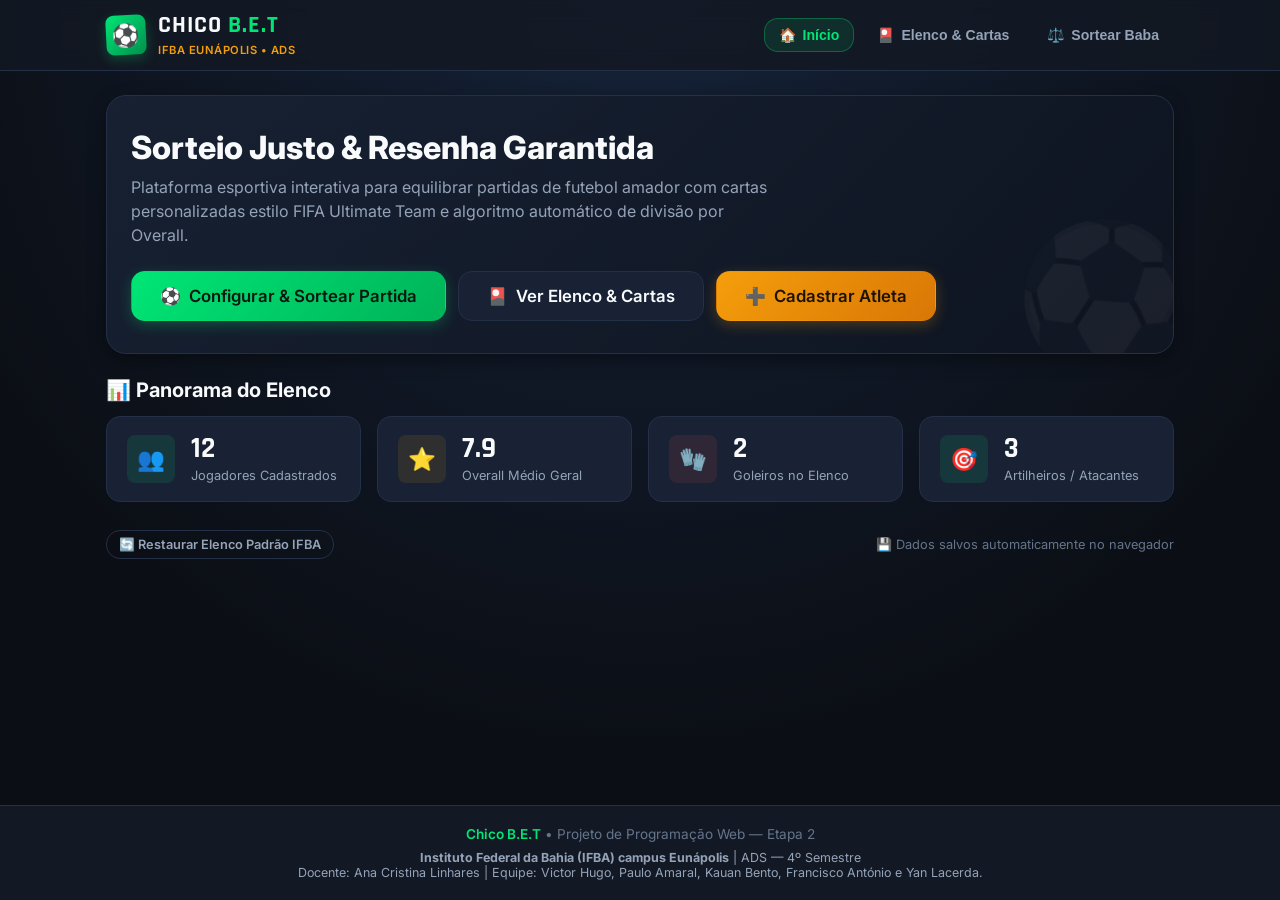
==== index.html @ 2560b9aa "feat(etapa-2): primeira versao funcional do front-end com cartas FUT e algoritmo de sorteio balancea" ====
<!DOCTYPE html>
<html lang="pt-BR">
<head>
  <meta charset="UTF-8">
  <meta name="viewport" content="width=device-width, initial-scale=1.0">
  <title>Chico B.E.T - Sorteio de Pelada & Cartas FUT</title>
  
  <!-- Fontes Google (Inter & Rajdhani para visual FIFA/FUT) -->
  <link rel="preconnect" href="https://fonts.googleapis.com">
  <link rel="preconnect" href="https://fonts.gstatic.com" crossorigin>
  <link href="https://fonts.googleapis.com/css2?family=Inter:wght@400;500;600;700&family=Rajdhani:wght@600;700;800&display=swap" rel="stylesheet">
  
  <!-- CSS Modular -->
  <link rel="stylesheet" href="css/variaveis.css">
  <link rel="stylesheet" href="css/base.css">
  <link rel="stylesheet" href="css/componentes.css">
  <link rel="stylesheet" href="css/cartas-fut.css">
  <link rel="stylesheet" href="css/sorteio.css">
  <link rel="stylesheet" href="css/responsivo.css">
</head>
<body>

  <!-- Header & Navbar Fixa -->
  <header class="app-header">
    <div class="app-container">
      <div class="header-content">
        <a href="#dashboard" class="logo-area" data-nav="dashboard">
          <div class="logo-icon">⚽</div>
          <div class="logo-text">
            <h1>Chico <span>B.E.T</span></h1>
            <span class="logo-tag">IFBA EUNÁPOLIS • ADS</span>
          </div>
        </a>

        <nav>
          <ul class="nav-menu">
            <li>
              <button class="nav-link active" data-nav="dashboard">
                <span>🏠</span> Início
              </button>
            </li>
            <li>
              <button class="nav-link" data-nav="elenco">
                <span>🎴</span> Elenco & Cartas
              </button>
            </li>
            <li>
              <button class="nav-link" data-nav="sorteio-setup">
                <span>⚖️</span> Sortear Baba
              </button>
            </li>
          </ul>
        </nav>
      </div>
    </div>
  </header>

  <!-- Container Principal das Views (SPA) -->
  <main class="app-container">

    <!-- 1. TELA INICIAL (DASHBOARD) -->
    <section id="view-dashboard" class="view-section active">
      <div class="hero-card">
        <h2 class="hero-title">Sorteio Justo & Resenha Garantida</h2>
        <p class="hero-subtitle">
          Plataforma esportiva interativa para equilibrar partidas de futebol amador com cartas personalizadas estilo FIFA Ultimate Team e algoritmo automático de divisão por Overall.
        </p>
        <div class="hero-actions">
          <button class="btn btn-primary btn-lg" data-nav="sorteio-setup">
            <span>⚽</span> Configurar & Sortear Partida
          </button>
          <button class="btn btn-secondary btn-lg" data-nav="elenco">
            <span>🎴</span> Ver Elenco & Cartas
          </button>
          <button class="btn btn-accent btn-lg" id="btn-novo-jogador-hero">
            <span>➕</span> Cadastrar Atleta
          </button>
        </div>
      </div>

      <!-- Estatísticas Rápidas do Elenco -->
      <h3 style="font-size: 1.25rem; font-weight: 700; margin-bottom: 14px;">📊 Panorama do Elenco</h3>
      <div class="stats-grid">
        <div class="stat-card">
          <div class="stat-icon">👥</div>
          <div class="stat-info">
            <div class="stat-num" id="dash-count-total">0</div>
            <div class="stat-label">Jogadores Cadastrados</div>
          </div>
        </div>

        <div class="stat-card">
          <div class="stat-icon" style="color: var(--accent-gold); background: rgba(245, 158, 11, 0.1);">⭐</div>
          <div class="stat-info">
            <div class="stat-num" id="dash-count-media">0.0</div>
            <div class="stat-label">Overall Médio Geral</div>
          </div>
        </div>

        <div class="stat-card">
          <div class="stat-icon" style="color: var(--accent-red); background: rgba(239, 68, 68, 0.1);">🧤</div>
          <div class="stat-info">
            <div class="stat-num" id="dash-count-goleiros">0</div>
            <div class="stat-label">Goleiros no Elenco</div>
          </div>
        </div>

        <div class="stat-card">
          <div class="stat-icon" style="color: var(--accent-green); background: rgba(0, 230, 118, 0.1);">🎯</div>
          <div class="stat-info">
            <div class="stat-num" id="dash-count-atacantes">0</div>
            <div class="stat-label">Artilheiros / Atacantes</div>
          </div>
        </div>
      </div>

      <!-- Atalhos de Ação Rápida -->
      <div style="display: flex; justify-content: space-between; align-items: center; margin-top: 10px;">
        <button class="btn btn-outline btn-sm" id="btn-reset-factory" title="Restaura os jogadores iniciais da turma">
          🔄 Restaurar Elenco Padrão IFBA
        </button>
        <span style="font-size: 0.8rem; color: var(--text-dim);">💾 Dados salvos automaticamente no navegador</span>
      </div>
    </section>

    <!-- 2. TELA DE ELENCO E CARTAS -->
    <section id="view-elenco" class="view-section">
      <div style="display: flex; justify-content: space-between; align-items: center; flex-wrap: wrap; gap: 14px; margin-bottom: 20px;">
        <div>
          <h2 style="font-size: 1.8rem; font-weight: 800;">Galeria de Cartas FUT</h2>
          <p style="color: var(--text-muted); font-size: 0.92rem;">Visualize, busque e gerencie as cartas dos atletas do baba.</p>
        </div>
        <button class="btn btn-primary" id="btn-novo-jogador">
          <span>➕</span> Novo Atleta
        </button>
      </div>

      <!-- Barra de Filtros e Busca (RF01, Figura 3) -->
      <div class="filters-bar">
        <div class="search-box">
          <span class="search-icon">🔍</span>
          <input type="text" id="search-player-input" placeholder="Buscar jogador por nome ou apelido...">
        </div>

        <div class="filter-chips">
          <button class="chip-btn active" data-pos="TODOS">Todos</button>
          <button class="chip-btn" data-pos="GOL">🧤 Goleiros</button>
          <button class="chip-btn" data-pos="ZAG">🛡️ Zagueiros</button>
          <button class="chip-btn" data-pos="MEI">⚡ Meio-Campo</button>
          <button class="chip-btn" data-pos="ATA">🎯 Atacantes</button>
        </div>
      </div>

      <!-- Grid com as Cartas FUT -->
      <div class="cards-grid" id="cards-grid-container">
        <!-- Renderizado dinamicamente via cartas.js -->
      </div>
    </section>

    <!-- 3. TELA DE SETUP E SORTEIO (RF03, Figura 4) -->
    <section id="view-sorteio-setup" class="view-section">
      <div class="setup-container">
        <div style="margin-bottom: 20px;">
          <h2 style="font-size: 1.8rem; font-weight: 800;">Setup do Sorteio</h2>
          <p style="color: var(--text-muted); font-size: 0.92rem;">Marque os jogadores presentes no baba e ajuste a formação das equipes.</p>
        </div>

        <!-- Seletor de Atletas por Equipe -->
        <div class="team-size-picker">
          <div>
            <div style="font-weight: 700; font-size: 1rem; margin-bottom: 4px;">Atletas por Equipe:</div>
            <div style="font-size: 0.85rem; color: var(--text-muted);">Tamanho ideal para futebol society, futsal ou campo</div>
          </div>
          <div class="team-size-options">
            <button class="size-pill" data-size="4">4</button>
            <button class="size-pill" data-size="5">5</button>
            <button class="size-pill active" data-size="6">6</button>
            <button class="size-pill" data-size="7">7</button>
            <button class="size-pill" data-size="8">8</button>
          </div>
        </div>

        <!-- Toolbar de Seleção Rápida -->
        <div class="setup-toolbar">
          <div class="setup-stats">
            <span>Confirmados:</span>
            <strong id="count-confirmados">0</strong>
            <span style="margin-left: 8px;" id="count-previsao-times"></span>
          </div>
          <div class="setup-actions-fast">
            <button class="btn btn-secondary btn-sm" id="btn-selecionar-todos">Marcar Todos</button>
            <button class="btn btn-outline btn-sm" id="btn-desmarcar-todos">Desmarcar Todos</button>
          </div>
        </div>

        <!-- Lista com Checkboxes de Presença -->
        <div class="attendance-list" id="attendance-list-container">
          <!-- Renderizado dinamicamente via sorteio.js -->
        </div>

        <!-- Botão Principal de Sorteio -->
        <div style="margin-top: 24px;">
          <button class="btn btn-primary btn-lg btn-block" id="btn-executar-sorteio" style="font-size: 1.15rem; padding: 16px;">
            <span>🎲</span> SORTEAR TIMES EQUILIBRADOS
          </button>
        </div>
      </div>
    </section>

    <!-- 4. TELA DE RESULTADOS (RF03, RNF02, Figura 5) -->
    <section id="view-sorteio-resultado" class="view-section">
      <div class="results-container">
        <!-- Banner de Equilíbrio e Métricas -->
        <div class="results-header-banner">
          <div class="balance-status">
            <div class="balance-status-icon">🏆</div>
            <div class="balance-status-text" id="balance-summary-text">
              <h4>Equilíbrio Garantido</h4>
              <p>Times divididos de forma justa alocando goleiros proporcionalmente.</p>
            </div>
          </div>
          <div style="display: flex; gap: 10px;">
            <button class="btn btn-secondary btn-sm" data-nav="sorteio-setup">
              <span>⚙️</span> Ajustar Presença
            </button>
            <button class="btn btn-accent btn-sm" id="btn-refazer-sorteio">
              <span>🔄</span> Sortear Novamente
            </button>
          </div>
        </div>

        <!-- Campinho Tático 2D Ilustrativo -->
        <div class="field-view" id="tactical-field-preview">
          <!-- Renderizado dinamicamente via sorteio.js -->
        </div>

        <!-- Grid de Times Formados -->
        <div class="teams-grid" id="teams-grid-container">
          <!-- Renderizado dinamicamente via sorteio.js -->
        </div>

        <!-- Ações no Rodapé dos Resultados -->
        <div class="results-actions-footer">
          <button class="btn btn-primary btn-lg" id="btn-compartilhar-whatsapp">
            <span>📱</span> Compartilhar Escalação no WhatsApp
          </button>
          <button class="btn btn-secondary btn-lg" data-nav="elenco">
            <span>🎴</span> Ver Cartas do Elenco
          </button>
        </div>
      </div>
    </section>

  </main>

  <!-- MODAL DE CADASTRO E EDIÇÃO DE JOGADOR (RF01, RF02) -->
  <div class="modal-overlay" id="player-modal">
    <div class="modal-box">
      <div class="modal-header">
        <h3 id="modal-title">Cadastrar Novo Atleta</h3>
        <button class="modal-close-btn" id="modal-close-btn">&times;</button>
      </div>

      <form id="player-form">
        <!-- Preview da Foto e Upload -->
        <div class="photo-uploader">
          <img src="" alt="Preview" class="photo-preview" id="player-photo-preview">
          <div class="photo-controls">
            <label class="form-label" style="margin-bottom: 2px;">Foto do Atleta:</label>
            <input type="file" id="player-photo-input" accept="image/*" class="form-control" style="font-size: 0.8rem; padding: 6px;">
            <span style="font-size: 0.72rem; color: var(--text-dim);">Dica: você pode subir uma foto ou deixar que o sistema gere um avatar com suas iniciais.</span>
          </div>
        </div>

        <!-- Dados Básicos -->
        <div class="form-row">
          <div class="form-group">
            <label class="form-label" for="player-nome">Nome Completo *</label>
            <input type="text" id="player-nome" class="form-control" placeholder="Ex: Victor Hugo" required>
          </div>

          <div class="form-group">
            <label class="form-label" for="player-apelido">Apelido na Pelada</label>
            <input type="text" id="player-apelido" class="form-control" placeholder="Ex: Camisa 10">
          </div>
        </div>

        <div class="form-row">
          <div class="form-group">
            <label class="form-label" for="player-posicao">Posição Principal</label>
            <select id="player-posicao" class="form-control">
              <option value="GOL">🧤 Goleiro (GOL)</option>
              <option value="ZAG">🛡️ Zagueiro / Defensor (ZAG)</option>
              <option value="MEI" selected>⚡ Meio-Campo (MEI)</option>
              <option value="ATA">🎯 Atacante (ATA)</option>
            </select>
          </div>

          <div class="form-group">
            <label class="form-label" for="player-perna">Perna Dominante</label>
            <select id="player-perna" class="form-control">
              <option value="Destro">Destro</option>
              <option value="Canhoto">Canhoto</option>
              <option value="Ambidestro">Ambidestro</option>
            </select>
          </div>
        </div>

        <!-- Parametrização de Atributos com Sliders (RF02) -->
        <div class="attributes-section">
          <div class="attributes-header">
            <div>
              <span style="font-weight: 700; font-size: 0.95rem;">Atributos Técnicos (1 a 10)</span>
              <div style="font-size: 0.75rem; color: var(--text-dim);">Ponderado automaticamente pela posição</div>
            </div>
            <div class="overall-preview-box">
              <span style="font-size: 0.8rem; font-weight: 700; color: var(--text-muted);">OVERALL:</span>
              <span class="overall-preview-num" id="modal-overall-preview">7.5</span>
            </div>
          </div>

          <div class="attr-slider-row">
            <span class="attr-name">⚡ Velocidade</span>
            <input type="range" min="1" max="10" step="0.5" value="7" class="attr-slider" id="attr-vel">
            <span class="attr-val" id="val-vel">7.0</span>
          </div>

          <div class="attr-slider-row">
            <span class="attr-name">🎯 Chute</span>
            <input type="range" min="1" max="10" step="0.5" value="7" class="attr-slider" id="attr-chu">
            <span class="attr-val" id="val-chu">7.0</span>
          </div>

          <div class="attr-slider-row">
            <span class="attr-name">👟 Passe</span>
            <input type="range" min="1" max="10" step="0.5" value="7" class="attr-slider" id="attr-pas">
            <span class="attr-val" id="val-pas">7.0</span>
          </div>

          <div class="attr-slider-row">
            <span class="attr-name">🛡️ Defesa</span>
            <input type="range" min="1" max="10" step="0.5" value="7" class="attr-slider" id="attr-def">
            <span class="attr-val" id="val-def">7.0</span>
          </div>

          <div class="attr-slider-row">
            <span class="attr-name">💪 Físico</span>
            <input type="range" min="1" max="10" step="0.5" value="7" class="attr-slider" id="attr-fis">
            <span class="attr-val" id="val-fis">7.0</span>
          </div>
        </div>

        <div style="display: flex; justify-content: flex-end; gap: 10px;">
          <button type="button" class="btn btn-secondary" id="btn-cancelar-modal">Cancelar</button>
          <button type="submit" class="btn btn-primary" id="btn-salvar-modal">
            <span>💾</span> Salvar Atleta
          </button>
        </div>
      </form>
    </div>
  </div>

  <!-- Footer com Identificação Acadêmica -->
  <footer class="app-footer">
    <div class="app-container">
      <div class="footer-content">
        <div>
          <span class="footer-badge">Chico B.E.T</span> • Projeto de Programação Web — Etapa 2
        </div>
        <div class="footer-creators">
          <strong>Instituto Federal da Bahia (IFBA) campus Eunápolis</strong> | ADS — 4º Semestre<br>
          Docente: Ana Cristina Linhares | Equipe: Victor Hugo, Paulo Amaral, Kauan Bento, Francisco António e Yan Lacerda.
        </div>
      </div>
    </div>
  </footer>

  <!-- Scripts Modulares JS -->
  <script src="js/dados.js"></script>
  <script src="js/utils.js"></script>
  <script src="js/navegacao.js"></script>
  <script src="js/cartas.js"></script>
  <script src="js/cadastro.js"></script>
  <script src="js/sorteio.js"></script>
  <script src="js/app.js"></script>
</body>
</html>
---- css/variaveis.css ----
:root {
  /* Paleta Principal - Estilo Esportivo / FUT */
  --bg-primary: #0b0e14;
  --bg-secondary: #131924;
  --bg-card: #182234;
  --bg-card-hover: #1f2b42;
  --bg-input: #0e1420;

  /* Cores de Destaque */
  --accent-green: #00e676;
  --accent-green-dark: #00b359;
  --accent-green-glow: rgba(0, 230, 118, 0.25);
  
  --accent-gold: #f59e0b;
  --accent-gold-light: #fbbf24;
  --accent-gold-glow: rgba(245, 158, 11, 0.25);

  --accent-blue: #0ea5e9;
  --accent-blue-dark: #0284c7;

  --accent-red: #ef4444;
  --accent-purple: #8b5cf6;

  /* Cartas FUT Raras & Tiers */
  --card-gold-bg: linear-gradient(145deg, #eab308 0%, #ca8a04 40%, #713f12 100%);
  --card-gold-border: #fef08a;
  --card-silver-bg: linear-gradient(145deg, #cbd5e1 0%, #94a3b8 40%, #334155 100%);
  --card-bronze-bg: linear-gradient(145deg, #d97706 0%, #b45309 40%, #451a03 100%);
  --card-special-bg: linear-gradient(145deg, #10b981 0%, #047857 50%, #064e3b 100%);

  /* Textos */
  --text-main: #f8fafc;
  --text-muted: #94a3b8;
  --text-dim: #64748b;
  --text-dark: #0f172a;

  /* Bordas e Sombras */
  --border-color: #243048;
  --border-light: rgba(255, 255, 255, 0.08);
  --radius-sm: 8px;
  --radius-md: 14px;
  --radius-lg: 20px;
  --radius-full: 9999px;

  --shadow-sm: 0 2px 6px rgba(0, 0, 0, 0.3);
  --shadow-md: 0 6px 18px rgba(0, 0, 0, 0.4);
  --shadow-lg: 0 12px 32px rgba(0, 0, 0, 0.6);
  --shadow-glow: 0 0 20px var(--accent-green-glow);

  /* Transições */
  --trans-fast: 0.2s cubic-bezier(0.4, 0, 0.2, 1);
  --trans-normal: 0.3s cubic-bezier(0.4, 0, 0.2, 1);

  /* Fontes */
  --font-sans: 'Inter', -apple-system, BlinkMacSystemFont, 'Segoe UI', Roboto, Helvetica, Arial, sans-serif;
  --font-display: 'Rajdhani', 'Impact', sans-serif;
}
---- css/base.css ----
/* Reset e Estilos Globais */
* {
  margin: 0;
  padding: 0;
  box-sizing: border-box;
}

html {
  font-size: 16px;
  scroll-behavior: smooth;
  font-family: var(--font-sans);
  background-color: var(--bg-primary);
  color: var(--text-main);
  -webkit-tap-highlight-color: transparent;
}

body {
  min-height: 100vh;
  display: flex;
  flex-direction: column;
  background: radial-gradient(circle at 50% 0%, #152238 0%, #0b0e14 70%);
  background-attachment: fixed;
  overflow-x: hidden;
}

/* Container Principal */
.app-container {
  width: 100%;
  max-width: 1100px;
  margin: 0 auto;
  padding: 0 16px;
  flex: 1;
  display: flex;
  flex-direction: column;
}

/* Header / Navbar */
.app-header {
  background-color: rgba(19, 25, 36, 0.85);
  backdrop-filter: blur(12px);
  -webkit-backdrop-filter: blur(12px);
  border-bottom: 1px solid var(--border-color);
  position: sticky;
  top: 0;
  z-index: 100;
  padding: 12px 0;
}

.header-content {
  display: flex;
  justify-content: space-between;
  align-items: center;
}

.logo-area {
  display: flex;
  align-items: center;
  gap: 12px;
  cursor: pointer;
  text-decoration: none;
}

.logo-icon {
  width: 40px;
  height: 40px;
  background: linear-gradient(135deg, var(--accent-green) 0%, #008f4c 100%);
  border-radius: var(--radius-sm);
  display: flex;
  align-items: center;
  justify-content: center;
  font-size: 1.4rem;
  box-shadow: 0 4px 12px var(--accent-green-glow);
  transform: rotate(-3deg);
  transition: transform var(--trans-fast);
}

.logo-area:hover .logo-icon {
  transform: rotate(0deg) scale(1.05);
}

.logo-text h1 {
  font-family: var(--font-display);
  font-size: 1.5rem;
  font-weight: 800;
  letter-spacing: 1px;
  text-transform: uppercase;
  color: var(--text-main);
  line-height: 1.1;
}

.logo-text h1 span {
  color: var(--accent-green);
}

.logo-tag {
  font-size: 0.7rem;
  color: var(--accent-gold);
  font-weight: 600;
  letter-spacing: 0.5px;
}

/* Menu de Navegação */
.nav-menu {
  display: flex;
  align-items: center;
  gap: 8px;
  list-style: none;
}

.nav-link {
  display: flex;
  align-items: center;
  gap: 6px;
  padding: 8px 14px;
  border-radius: var(--radius-md);
  color: var(--text-muted);
  text-decoration: none;
  font-weight: 600;
  font-size: 0.88rem;
  transition: all var(--trans-fast);
  background: transparent;
  border: 1px solid transparent;
  cursor: pointer;
}

.nav-link:hover {
  color: var(--text-main);
  background-color: var(--bg-card);
}

.nav-link.active {
  color: var(--accent-green);
  background-color: rgba(0, 230, 118, 0.1);
  border-color: rgba(0, 230, 118, 0.3);
}

/* Controle de Telas SPA */
.view-section {
  display: none;
  animation: fadeIn 0.3s ease-in-out;
  padding: 24px 0 48px;
}

.view-section.active {
  display: block;
}

@keyframes fadeIn {
  from {
    opacity: 0;
    transform: translateY(8px);
  }
  to {
    opacity: 1;
    transform: translateY(0);
  }
}

/* Footer */
.app-footer {
  margin-top: auto;
  border-top: 1px solid var(--border-color);
  background-color: var(--bg-secondary);
  padding: 20px 0;
  font-size: 0.85rem;
  color: var(--text-dim);
  text-align: center;
}

.footer-content {
  display: flex;
  flex-direction: column;
  gap: 8px;
  align-items: center;
}

.footer-badge {
  color: var(--accent-green);
  font-weight: 600;
}

.footer-creators {
  font-size: 0.78rem;
  color: var(--text-muted);
}
---- css/componentes.css ----
/* Componentes Gerais */

/* Botões */
.btn {
  display: inline-flex;
  align-items: center;
  justify-content: center;
  gap: 8px;
  padding: 10px 20px;
  font-size: 0.95rem;
  font-weight: 600;
  border-radius: var(--radius-md);
  cursor: pointer;
  border: 1px solid transparent;
  transition: all var(--trans-fast);
  text-decoration: none;
  font-family: inherit;
}

.btn:active {
  transform: scale(0.97);
}

.btn-primary {
  background: linear-gradient(135deg, var(--accent-green) 0%, #00b359 100%);
  color: #0b1710;
  box-shadow: 0 4px 14px var(--accent-green-glow);
}

.btn-primary:hover {
  background: linear-gradient(135deg, #1aff87 0%, #00cc66 100%);
  box-shadow: 0 6px 18px rgba(0, 230, 118, 0.4);
}

.btn-secondary {
  background-color: var(--bg-card);
  color: var(--text-main);
  border-color: var(--border-color);
}

.btn-secondary:hover {
  background-color: var(--bg-card-hover);
  border-color: var(--text-muted);
}

.btn-accent {
  background: linear-gradient(135deg, var(--accent-gold) 0%, #d97706 100%);
  color: #1e1302;
  box-shadow: 0 4px 14px var(--accent-gold-glow);
}

.btn-accent:hover {
  filter: brightness(1.1);
}

.btn-danger {
  background-color: rgba(239, 68, 68, 0.15);
  color: #f87171;
  border-color: rgba(239, 68, 68, 0.3);
}

.btn-danger:hover {
  background-color: #ef4444;
  color: #ffffff;
}

.btn-outline {
  background: transparent;
  border-color: var(--border-color);
  color: var(--text-muted);
}

.btn-outline:hover {
  color: var(--text-main);
  border-color: var(--accent-green);
}

.btn-block {
  width: 100%;
}

.btn-lg {
  padding: 14px 28px;
  font-size: 1.05rem;
}

.btn-sm {
  padding: 6px 12px;
  font-size: 0.8rem;
}

/* Badges de Posição */
.badge-pos {
  display: inline-flex;
  align-items: center;
  justify-content: center;
  font-family: var(--font-display);
  font-weight: 700;
  font-size: 0.82rem;
  letter-spacing: 0.5px;
  padding: 4px 8px;
  border-radius: var(--radius-sm);
  text-transform: uppercase;
}

.pos-GOL {
  background: rgba(239, 68, 68, 0.2);
  color: #f87171;
  border: 1px solid rgba(239, 68, 68, 0.4);
}

.pos-ZAG {
  background: rgba(14, 165, 233, 0.2);
  color: #38bdf8;
  border: 1px solid rgba(14, 165, 233, 0.4);
}

.pos-MEI {
  background: rgba(245, 158, 11, 0.2);
  color: #fbbf24;
  border: 1px solid rgba(245, 158, 11, 0.4);
}

.pos-ATA {
  background: rgba(0, 230, 118, 0.2);
  color: #4ade80;
  border: 1px solid rgba(0, 230, 118, 0.4);
}

/* Hero / Dashboard Banner */
.hero-card {
  background: linear-gradient(135deg, rgba(24, 34, 52, 0.9) 0%, rgba(14, 20, 32, 0.95) 100%);
  border: 1px solid var(--border-color);
  border-radius: var(--radius-lg);
  padding: 32px 24px;
  margin-bottom: 24px;
  box-shadow: var(--shadow-md);
  position: relative;
  overflow: hidden;
}

.hero-card::after {
  content: "⚽";
  position: absolute;
  right: -20px;
  bottom: -30px;
  font-size: 9rem;
  opacity: 0.05;
  pointer-events: none;
  transform: rotate(-15deg);
}

.hero-title {
  font-size: 2rem;
  font-weight: 800;
  margin-bottom: 8px;
}

.hero-subtitle {
  color: var(--text-muted);
  font-size: 1rem;
  max-width: 650px;
  margin-bottom: 24px;
  line-height: 1.5;
}

.hero-actions {
  display: flex;
  gap: 12px;
  flex-wrap: wrap;
}

/* Stats Grid */
.stats-grid {
  display: grid;
  grid-template-columns: repeat(auto-fit, minmax(200px, 1fr));
  gap: 16px;
  margin-bottom: 28px;
}

.stat-card {
  background: var(--bg-card);
  border: 1px solid var(--border-color);
  border-radius: var(--radius-md);
  padding: 18px 20px;
  display: flex;
  align-items: center;
  gap: 16px;
}

.stat-icon {
  width: 48px;
  height: 48px;
  border-radius: var(--radius-sm);
  background: rgba(0, 230, 118, 0.1);
  color: var(--accent-green);
  display: flex;
  align-items: center;
  justify-content: center;
  font-size: 1.4rem;
}

.stat-info .stat-num {
  font-family: var(--font-display);
  font-size: 1.8rem;
  font-weight: 700;
  line-height: 1;
}

.stat-info .stat-label {
  font-size: 0.8rem;
  color: var(--text-muted);
  margin-top: 4px;
}

/* Barras de Filtros e Busca */
.filters-bar {
  display: flex;
  flex-direction: column;
  gap: 14px;
  margin-bottom: 24px;
}

.search-box {
  position: relative;
  width: 100%;
}

.search-box input {
  width: 100%;
  background: var(--bg-card);
  border: 1px solid var(--border-color);
  border-radius: var(--radius-md);
  padding: 12px 16px 12px 42px;
  color: var(--text-main);
  font-size: 0.95rem;
  outline: none;
  transition: border-color var(--trans-fast);
}

.search-box input:focus {
  border-color: var(--accent-green);
  box-shadow: 0 0 0 3px var(--accent-green-glow);
}

.search-box .search-icon {
  position: absolute;
  left: 14px;
  top: 50%;
  transform: translateY(-50%);
  color: var(--text-dim);
  font-size: 1.1rem;
}

.filter-chips {
  display: flex;
  gap: 8px;
  overflow-x: auto;
  padding-bottom: 4px;
}

.chip-btn {
  background: var(--bg-card);
  border: 1px solid var(--border-color);
  color: var(--text-muted);
  padding: 6px 14px;
  border-radius: var(--radius-full);
  font-size: 0.85rem;
  font-weight: 600;
  cursor: pointer;
  white-space: nowrap;
  transition: all var(--trans-fast);
}

.chip-btn:hover {
  background: var(--bg-card-hover);
  color: var(--text-main);
}

.chip-btn.active {
  background: var(--accent-green);
  color: #0b1710;
  border-color: var(--accent-green);
}

/* Modal */
.modal-overlay {
  position: fixed;
  inset: 0;
  background: rgba(0, 0, 0, 0.75);
  backdrop-filter: blur(4px);
  display: none;
  align-items: center;
  justify-content: center;
  z-index: 200;
  padding: 16px;
}

.modal-overlay.active {
  display: flex;
}

.modal-box {
  background: var(--bg-secondary);
  border: 1px solid var(--border-color);
  border-radius: var(--radius-lg);
  width: 100%;
  max-width: 580px;
  max-height: 90vh;
  overflow-y: auto;
  padding: 24px;
  box-shadow: var(--shadow-lg);
  animation: modalPop 0.25s ease-out;
}

@keyframes modalPop {
  from {
    transform: scale(0.95);
    opacity: 0;
  }
  to {
    transform: scale(1);
    opacity: 1;
  }
}

.modal-header {
  display: flex;
  justify-content: space-between;
  align-items: center;
  border-bottom: 1px solid var(--border-color);
  padding-bottom: 14px;
  margin-bottom: 20px;
}

.modal-header h3 {
  font-size: 1.3rem;
  font-weight: 700;
}

.modal-close-btn {
  background: transparent;
  border: none;
  color: var(--text-muted);
  font-size: 1.4rem;
  cursor: pointer;
}

.modal-close-btn:hover {
  color: var(--text-main);
}

/* Formulário de Cadastro e Atributos */
.form-group {
  margin-bottom: 16px;
}

.form-label {
  display: block;
  font-size: 0.88rem;
  font-weight: 600;
  margin-bottom: 6px;
  color: var(--text-main);
}

.form-control {
  width: 100%;
  background: var(--bg-input);
  border: 1px solid var(--border-color);
  border-radius: var(--radius-sm);
  padding: 10px 14px;
  color: var(--text-main);
  font-size: 0.95rem;
  outline: none;
  font-family: inherit;
}

.form-control:focus {
  border-color: var(--accent-green);
  box-shadow: 0 0 0 2px var(--accent-green-glow);
}

.form-row {
  display: grid;
  grid-template-columns: 1fr 1fr;
  gap: 14px;
}

/* Upload de Foto / Avatar Preview */
.photo-uploader {
  display: flex;
  align-items: center;
  gap: 16px;
  padding: 12px;
  background: var(--bg-card);
  border: 1px dashed var(--border-color);
  border-radius: var(--radius-md);
  margin-bottom: 16px;
}

.photo-preview {
  width: 64px;
  height: 64px;
  border-radius: 50%;
  object-fit: cover;
  background: var(--bg-secondary);
  border: 2px solid var(--accent-green);
}

.photo-controls {
  flex: 1;
}

/* Sliders de Atributos */
.attributes-section {
  background: var(--bg-card);
  border: 1px solid var(--border-color);
  border-radius: var(--radius-md);
  padding: 16px;
  margin-top: 14px;
  margin-bottom: 20px;
}

.attributes-header {
  display: flex;
  justify-content: space-between;
  align-items: center;
  margin-bottom: 14px;
}

.overall-preview-box {
  display: flex;
  align-items: center;
  gap: 8px;
  background: rgba(0, 230, 118, 0.15);
  border: 1px solid var(--accent-green);
  padding: 4px 12px;
  border-radius: var(--radius-full);
}

.overall-preview-num {
  font-family: var(--font-display);
  font-size: 1.4rem;
  font-weight: 800;
  color: var(--accent-green);
}

.attr-slider-row {
  display: flex;
  align-items: center;
  gap: 12px;
  margin-bottom: 12px;
}

.attr-slider-row:last-child {
  margin-bottom: 0;
}

.attr-name {
  width: 90px;
  font-size: 0.85rem;
  font-weight: 600;
  color: var(--text-muted);
}

.attr-slider {
  flex: 1;
  accent-color: var(--accent-green);
  cursor: pointer;
}

.attr-val {
  width: 28px;
  text-align: right;
  font-family: var(--font-display);
  font-weight: 700;
  font-size: 1.1rem;
  color: var(--accent-gold-light);
}

/* Toast de Notificação */
.toast-container {
  position: fixed;
  bottom: 24px;
  right: 24px;
  z-index: 300;
  display: flex;
  flex-direction: column;
  gap: 10px;
  pointer-events: none;
}

.toast {
  background: var(--bg-secondary);
  border: 1px solid var(--accent-green);
  color: var(--text-main);
  padding: 12px 20px;
  border-radius: var(--radius-md);
  box-shadow: var(--shadow-lg);
  font-size: 0.9rem;
  display: flex;
  align-items: center;
  gap: 10px;
  animation: slideToast 0.3s ease-out;
  pointer-events: auto;
}

@keyframes slideToast {
  from {
    transform: translateY(20px);
    opacity: 0;
  }
  to {
    transform: translateY(0);
    opacity: 1;
  }
}
---- css/cartas-fut.css ----
/* Design das Cartas Estilo FUT (FIFA Ultimate Team) */

.cards-grid {
  display: grid;
  grid-template-columns: repeat(auto-fill, minmax(220px, 1fr));
  gap: 24px;
  justify-items: center;
  margin-top: 16px;
}

/* Carta Individual */
.fut-card {
  width: 220px;
  height: 330px;
  position: relative;
  border-radius: 18px 18px 40px 40px;
  background: var(--card-gold-bg);
  box-shadow: 0 10px 25px rgba(0, 0, 0, 0.5), inset 0 0 0 2px var(--card-gold-border);
  padding: 12px;
  display: flex;
  flex-direction: column;
  color: #1a1a1a;
  overflow: hidden;
  transition: transform var(--trans-normal), box-shadow var(--trans-normal);
  cursor: pointer;
}

.fut-card:hover {
  transform: translateY(-8px) scale(1.02);
  box-shadow: 0 16px 32px rgba(245, 158, 11, 0.35), inset 0 0 0 2px #fff;
}

/* Tiers das cartas */
.fut-card.tier-silver {
  background: var(--card-silver-bg);
  box-shadow: 0 10px 25px rgba(0, 0, 0, 0.5), inset 0 0 0 2px #e2e8f0;
}
.fut-card.tier-silver:hover {
  box-shadow: 0 16px 32px rgba(203, 213, 225, 0.35), inset 0 0 0 2px #fff;
}

.fut-card.tier-bronze {
  background: var(--card-bronze-bg);
  box-shadow: 0 10px 25px rgba(0, 0, 0, 0.5), inset 0 0 0 2px #fde68a;
  color: #fff;
}

.fut-card.tier-special {
  background: var(--card-special-bg);
  box-shadow: 0 10px 25px rgba(0, 0, 0, 0.5), inset 0 0 0 2px var(--accent-green);
  color: #fff;
}
.fut-card.tier-special:hover {
  box-shadow: 0 16px 32px var(--accent-green-glow), inset 0 0 0 2px #fff;
}

/* Textura sutil da carta */
.fut-card::before {
  content: "";
  position: absolute;
  top: -50%;
  left: -50%;
  width: 200%;
  height: 200%;
  background: radial-gradient(circle, rgba(255,255,255,0.15) 0%, transparent 60%);
  pointer-events: none;
}

/* Topo da Carta (OVR, Posição, Perna) */
.fut-header {
  position: absolute;
  top: 14px;
  left: 14px;
  display: flex;
  flex-direction: column;
  align-items: center;
  line-height: 1;
  z-index: 2;
}

.fut-ovr {
  font-family: var(--font-display);
  font-size: 2.2rem;
  font-weight: 800;
  letter-spacing: -1px;
}

.fut-pos {
  font-family: var(--font-display);
  font-size: 1rem;
  font-weight: 700;
  text-transform: uppercase;
  margin-top: 2px;
}

.fut-foot {
  font-size: 0.65rem;
  font-weight: 800;
  background: rgba(0,0,0,0.25);
  color: #fff;
  padding: 2px 4px;
  border-radius: 4px;
  margin-top: 4px;
}

/* Foto do Atleta */
.fut-photo-container {
  width: 130px;
  height: 140px;
  margin: 0 auto;
  position: relative;
  z-index: 1;
  display: flex;
  align-items: flex-end;
  justify-content: center;
}

.fut-photo {
  max-width: 100%;
  max-height: 100%;
  object-fit: cover;
  border-radius: 12px;
  filter: drop-shadow(0 6px 8px rgba(0, 0, 0, 0.4));
}

/* Nome do Jogador */
.fut-name-box {
  background: rgba(0, 0, 0, 0.35);
  border-radius: 6px;
  padding: 4px 6px;
  margin: 6px 0 8px;
  text-align: center;
  z-index: 2;
  border-top: 1px solid rgba(255, 255, 255, 0.2);
  border-bottom: 1px solid rgba(255, 255, 255, 0.2);
}

.fut-name {
  font-family: var(--font-display);
  font-size: 1.15rem;
  font-weight: 800;
  text-transform: uppercase;
  letter-spacing: 0.5px;
  white-space: nowrap;
  overflow: hidden;
  text-overflow: ellipsis;
  color: #ffffff;
  text-shadow: 0 1px 3px rgba(0,0,0,0.7);
}

.fut-nickname {
  font-size: 0.68rem;
  color: var(--accent-gold-light);
  font-weight: 600;
  display: block;
}

/* Grid de Atributos */
.fut-stats {
  display: grid;
  grid-template-columns: 1fr 1fr;
  column-gap: 12px;
  row-gap: 3px;
  padding: 4px 10px;
  font-family: var(--font-display);
  z-index: 2;
}

.fut-stat-item {
  display: flex;
  align-items: center;
  gap: 6px;
  font-size: 0.88rem;
  font-weight: 700;
}

.fut-stat-val {
  font-size: 1rem;
  color: #ffffff;
  text-shadow: 0 1px 2px rgba(0,0,0,0.6);
  min-width: 18px;
}

.fut-stat-lbl {
  font-size: 0.75rem;
  color: rgba(255, 255, 255, 0.85);
  font-weight: 600;
}

/* Ações da Carta (Hover / Footer) */
.fut-card-actions {
  position: absolute;
  top: 10px;
  right: 10px;
  display: flex;
  flex-direction: column;
  gap: 6px;
  opacity: 0;
  transform: translateX(10px);
  transition: all var(--trans-fast);
  z-index: 10;
}

.fut-card:hover .fut-card-actions {
  opacity: 1;
  transform: translateX(0);
}

.fut-action-btn {
  width: 30px;
  height: 30px;
  border-radius: 50%;
  border: none;
  background: rgba(0, 0, 0, 0.7);
  color: #fff;
  display: flex;
  align-items: center;
  justify-content: center;
  cursor: pointer;
  font-size: 0.85rem;
  transition: background var(--trans-fast), transform var(--trans-fast);
}

.fut-action-btn:hover {
  background: var(--accent-green);
  color: #000;
  transform: scale(1.1);
}

.fut-action-btn.delete:hover {
  background: var(--accent-red);
  color: #fff;
}

/* Versão Compacta de Carta (Para Sorteio) */
.fut-card-mini {
  display: flex;
  align-items: center;
  gap: 12px;
  background: var(--bg-card);
  border: 1px solid var(--border-color);
  border-radius: var(--radius-md);
  padding: 8px 12px;
  transition: transform var(--trans-fast), border-color var(--trans-fast);
}

.fut-card-mini:hover {
  border-color: var(--accent-green);
  transform: translateX(3px);
}

.mini-ovr {
  font-family: var(--font-display);
  font-size: 1.25rem;
  font-weight: 800;
  background: rgba(245, 158, 11, 0.15);
  color: var(--accent-gold);
  border: 1px solid var(--accent-gold);
  padding: 4px 8px;
  border-radius: var(--radius-sm);
  min-width: 38px;
  text-align: center;
}

.mini-avatar {
  width: 40px;
  height: 40px;
  border-radius: 50%;
  object-fit: cover;
  border: 2px solid var(--border-color);
}

.mini-info {
  flex: 1;
}

.mini-name {
  font-weight: 700;
  font-size: 0.95rem;
}

.mini-meta {
  display: flex;
  gap: 8px;
  font-size: 0.75rem;
  color: var(--text-muted);
  margin-top: 2px;
}
---- css/sorteio.css ----
/* Estilos da Tela de Setup e Resultados do Sorteio */

/* Setup de Presença */
.setup-container {
  max-width: 800px;
  margin: 0 auto;
}

.setup-toolbar {
  display: flex;
  justify-content: space-between;
  align-items: center;
  flex-wrap: wrap;
  gap: 12px;
  background: var(--bg-card);
  padding: 14px 18px;
  border-radius: var(--radius-md);
  border: 1px solid var(--border-color);
  margin-bottom: 20px;
}

.setup-stats {
  display: flex;
  align-items: center;
  gap: 8px;
  font-size: 0.95rem;
  color: var(--text-muted);
}

.setup-stats strong {
  color: var(--accent-green);
  font-size: 1.1rem;
}

.setup-actions-fast {
  display: flex;
  gap: 8px;
}

/* Configuração do Tamanho da Equipe */
.team-size-picker {
  background: var(--bg-card);
  border: 1px solid var(--border-color);
  border-radius: var(--radius-md);
  padding: 18px;
  margin-bottom: 20px;
  display: flex;
  align-items: center;
  justify-content: space-between;
  flex-wrap: wrap;
  gap: 16px;
}

.team-size-options {
  display: flex;
  gap: 8px;
}

.size-pill {
  width: 44px;
  height: 44px;
  border-radius: var(--radius-sm);
  background: var(--bg-secondary);
  border: 1px solid var(--border-color);
  color: var(--text-main);
  font-family: var(--font-display);
  font-size: 1.2rem;
  font-weight: 700;
  display: flex;
  align-items: center;
  justify-content: center;
  cursor: pointer;
  transition: all var(--trans-fast);
}

.size-pill:hover {
  border-color: var(--accent-green);
}

.size-pill.active {
  background: var(--accent-green);
  color: #0b1710;
  border-color: var(--accent-green);
  box-shadow: 0 0 12px var(--accent-green-glow);
}

/* Lista de Presença de Jogadores */
.attendance-list {
  display: flex;
  flex-direction: column;
  gap: 10px;
  margin-bottom: 24px;
}

.attendance-item {
  display: flex;
  align-items: center;
  justify-content: space-between;
  padding: 12px 16px;
  background: var(--bg-card);
  border: 1px solid var(--border-color);
  border-radius: var(--radius-md);
  cursor: pointer;
  user-select: none;
  transition: all var(--trans-fast);
}

.attendance-item:hover {
  background: var(--bg-card-hover);
  border-color: rgba(255, 255, 255, 0.15);
}

.attendance-item.selected {
  border-color: var(--accent-green);
  background: rgba(0, 230, 118, 0.05);
}

.attendee-left {
  display: flex;
  align-items: center;
  gap: 14px;
}

.checkbox-custom {
  width: 22px;
  height: 22px;
  border-radius: 6px;
  border: 2px solid var(--text-dim);
  display: flex;
  align-items: center;
  justify-content: center;
  font-size: 0.8rem;
  color: transparent;
  transition: all var(--trans-fast);
}

.attendance-item.selected .checkbox-custom {
  background: var(--accent-green);
  border-color: var(--accent-green);
  color: #0b1710;
}

.attendee-avatar {
  width: 44px;
  height: 44px;
  border-radius: 50%;
  object-fit: cover;
  border: 2px solid var(--border-color);
}

.attendee-details .attendee-name {
  font-weight: 700;
  font-size: 0.98rem;
}

.attendee-details .attendee-meta {
  font-size: 0.78rem;
  color: var(--text-muted);
  display: flex;
  gap: 8px;
  align-items: center;
  margin-top: 2px;
}

.attendee-ovr-badge {
  font-family: var(--font-display);
  font-size: 1.15rem;
  font-weight: 700;
  color: var(--accent-gold);
}

/* TELA DE RESULTADOS */
.results-container {
  max-width: 1050px;
  margin: 0 auto;
}

.results-header-banner {
  background: linear-gradient(135deg, rgba(24, 34, 52, 0.9) 0%, rgba(19, 25, 36, 0.95) 100%);
  border: 1px solid var(--border-color);
  border-radius: var(--radius-lg);
  padding: 20px 24px;
  margin-bottom: 24px;
  display: flex;
  justify-content: space-between;
  align-items: center;
  flex-wrap: wrap;
  gap: 16px;
}

.balance-status {
  display: flex;
  align-items: center;
  gap: 12px;
}

.balance-status-icon {
  font-size: 2rem;
}

.balance-status-text h4 {
  font-size: 1.1rem;
  font-weight: 700;
  color: var(--accent-green);
}

.balance-status-text p {
  font-size: 0.85rem;
  color: var(--text-muted);
}

/* Grid de Times Formados */
.teams-grid {
  display: grid;
  grid-template-columns: repeat(auto-fit, minmax(320px, 1fr));
  gap: 20px;
  margin-bottom: 28px;
}

.team-card {
  background: var(--bg-card);
  border: 1px solid var(--border-color);
  border-radius: var(--radius-lg);
  overflow: hidden;
  box-shadow: var(--shadow-md);
  display: flex;
  flex-direction: column;
}

.team-header {
  padding: 16px 20px;
  display: flex;
  justify-content: space-between;
  align-items: center;
  border-bottom: 1px solid var(--border-color);
}

/* Cores de time */
.team-card.team-color-1 .team-header {
  background: linear-gradient(135deg, rgba(0, 230, 118, 0.25) 0%, rgba(0, 179, 89, 0.1) 100%);
  border-left: 5px solid var(--accent-green);
}
.team-card.team-color-2 .team-header {
  background: linear-gradient(135deg, rgba(245, 158, 11, 0.25) 0%, rgba(217, 119, 6, 0.1) 100%);
  border-left: 5px solid var(--accent-gold);
}
.team-card.team-color-3 .team-header {
  background: linear-gradient(135deg, rgba(14, 165, 233, 0.25) 0%, rgba(2, 132, 199, 0.1) 100%);
  border-left: 5px solid var(--accent-blue);
}
.team-card.team-color-4 .team-header {
  background: linear-gradient(135deg, rgba(239, 68, 68, 0.25) 0%, rgba(220, 38, 38, 0.1) 100%);
  border-left: 5px solid var(--accent-red);
}

.team-title {
  font-family: var(--font-display);
  font-size: 1.35rem;
  font-weight: 800;
  letter-spacing: 0.5px;
}

.team-avg-ovr {
  display: flex;
  align-items: center;
  gap: 6px;
  background: rgba(0, 0, 0, 0.4);
  padding: 4px 10px;
  border-radius: var(--radius-full);
  font-family: var(--font-display);
  font-weight: 700;
  font-size: 0.95rem;
}

.team-avg-ovr span {
  color: var(--accent-gold-light);
  font-size: 1.15rem;
}

.team-roster {
  padding: 14px;
  display: flex;
  flex-direction: column;
  gap: 8px;
  flex: 1;
}

.roster-player {
  display: flex;
  align-items: center;
  justify-content: space-between;
  padding: 8px 12px;
  background: var(--bg-secondary);
  border-radius: var(--radius-sm);
  border: 1px solid var(--border-light);
}

.roster-player.is-gk {
  border-left: 3px solid #f87171;
  background: rgba(239, 68, 68, 0.08);
}

.roster-player-info {
  display: flex;
  align-items: center;
  gap: 10px;
}

.roster-player-name {
  font-size: 0.92rem;
  font-weight: 600;
}

.roster-player-ovr {
  font-family: var(--font-display);
  font-weight: 700;
  font-size: 1rem;
  color: var(--accent-gold);
}

/* Campo Tático 2D */
.field-view {
  background: radial-gradient(circle, #1e4620 0%, #112d14 100%);
  border: 2px solid #2e7d32;
  border-radius: var(--radius-lg);
  padding: 24px 16px;
  position: relative;
  overflow: hidden;
  margin-bottom: 24px;
  min-height: 240px;
  display: flex;
  justify-content: space-between;
  box-shadow: inset 0 0 40px rgba(0,0,0,0.5);
}

.field-half {
  flex: 1;
  display: flex;
  flex-direction: column;
  align-items: center;
  justify-content: space-around;
  position: relative;
  z-index: 2;
}

.field-divider {
  width: 2px;
  background: rgba(255, 255, 255, 0.3);
  position: relative;
}

.field-center-circle {
  position: absolute;
  top: 50%;
  left: 50%;
  transform: translate(-50%, -50%);
  width: 90px;
  height: 90px;
  border: 2px solid rgba(255, 255, 255, 0.3);
  border-radius: 50%;
}

.field-player-pin {
  background: rgba(0, 0, 0, 0.8);
  border: 2px solid var(--accent-green);
  border-radius: var(--radius-full);
  padding: 3px 8px;
  font-size: 0.75rem;
  font-weight: 700;
  color: #fff;
  display: flex;
  align-items: center;
  gap: 4px;
  box-shadow: 0 4px 10px rgba(0,0,0,0.5);
}

/* Botões de Ação no Rodapé dos Resultados */
.results-actions-footer {
  display: flex;
  justify-content: center;
  gap: 14px;
  flex-wrap: wrap;
}
---- css/responsivo.css ----
/* Media Queries e Adaptação Responsiva (Mobile First & Tablet) */

/* Telas Médias / Tablets (Menor que 768px) */
@media (max-width: 768px) {
  .app-container {
    padding: 0 12px;
  }

  .header-content {
    flex-direction: column;
    gap: 12px;
  }

  .nav-menu {
    width: 100%;
    justify-content: space-around;
    overflow-x: auto;
    padding-bottom: 4px;
  }

  .nav-link {
    padding: 6px 10px;
    font-size: 0.82rem;
  }

  .hero-card {
    padding: 20px 16px;
  }

  .hero-title {
    font-size: 1.6rem;
  }

  .stats-grid {
    grid-template-columns: 1fr;
    gap: 12px;
  }

  .cards-grid {
    grid-template-columns: repeat(auto-fill, minmax(180px, 1fr));
    gap: 16px;
  }

  .fut-card {
    width: 180px;
    height: 290px;
    padding: 10px;
  }

  .fut-ovr {
    font-size: 1.8rem;
  }

  .fut-pos {
    font-size: 0.85rem;
  }

  .fut-photo-container {
    width: 100px;
    height: 110px;
  }

  .fut-name {
    font-size: 0.95rem;
  }

  .fut-stats {
    padding: 2px 4px;
    column-gap: 8px;
  }

  .fut-stat-item {
    font-size: 0.78rem;
  }

  .fut-stat-val {
    font-size: 0.88rem;
  }

  .form-row {
    grid-template-columns: 1fr;
  }

  .setup-toolbar {
    flex-direction: column;
    align-items: stretch;
  }

  .setup-actions-fast {
    justify-content: space-between;
  }

  .team-size-picker {
    flex-direction: column;
    align-items: flex-start;
  }

  .teams-grid {
    grid-template-columns: 1fr;
  }

  .results-header-banner {
    flex-direction: column;
    align-items: stretch;
  }

  .results-actions-footer {
    flex-direction: column;
  }

  .results-actions-footer .btn {
    width: 100%;
  }

  .field-view {
    display: none; /* Em telas muito pequenas o card é prioridade */
  }
}

/* Telas Muito Pequenas (Menor que 480px) */
@media (max-width: 480px) {
  .logo-text h1 {
    font-size: 1.3rem;
  }

  .cards-grid {
    grid-template-columns: 1fr;
    justify-items: center;
  }

  .fut-card {
    width: 210px;
    height: 320px;
  }

  .fut-ovr {
    font-size: 2.1rem;
  }

  .fut-photo-container {
    width: 120px;
    height: 130px;
  }

  .toast {
    width: calc(100vw - 32px);
    margin: 0 16px;
  }
}
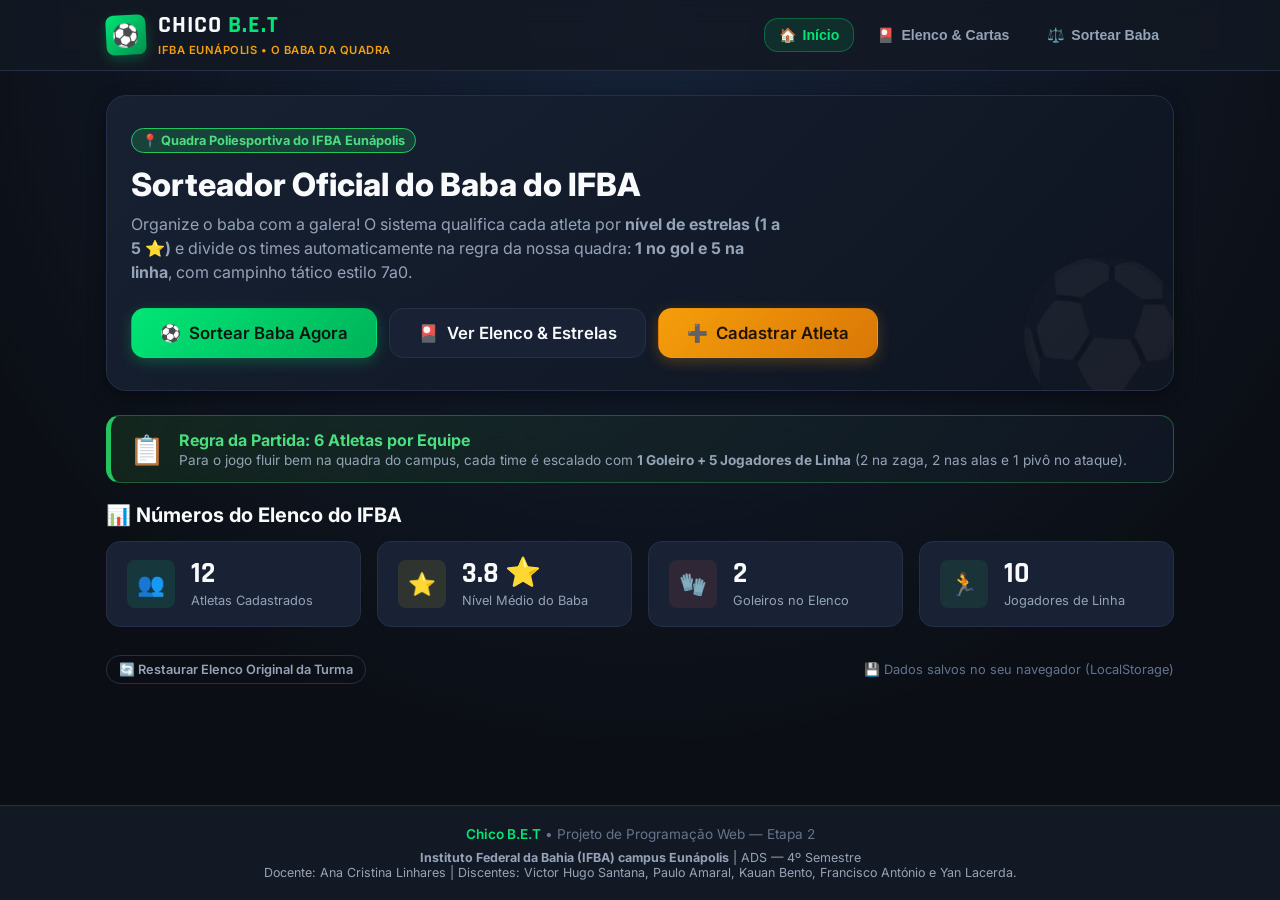
==== commit c1d2622a: "feat: adicionar fotos reais da turma, sistema de estrelas, regra de 6 jogadores do IFBA e campo tati" ====
--- a/index.html
+++ b/index.html
@@ -3,12 +3,12 @@
 <head>
   <meta charset="UTF-8">
   <meta name="viewport" content="width=device-width, initial-scale=1.0">
-  <title>Chico B.E.T - Sorteio de Pelada & Cartas FUT</title>
+  <title>Chico B.E.T - O Baba da Quadra do IFBA Eunápolis</title>
   
-  <!-- Fontes Google (Inter & Rajdhani para visual FIFA/FUT) -->
+  <!-- Fontes Google -->
   <link rel="preconnect" href="https://fonts.googleapis.com">
   <link rel="preconnect" href="https://fonts.gstatic.com" crossorigin>
-  <link href="https://fonts.googleapis.com/css2?family=Inter:wght@400;500;600;700&family=Rajdhani:wght@600;700;800&display=swap" rel="stylesheet">
+  <link href="https://fonts.googleapis.com/css2?family=Inter:wght@400;500;600;700;800&family=Rajdhani:wght@600;700;800&display=swap" rel="stylesheet">
   
   <!-- CSS Modular -->
   <link rel="stylesheet" href="css/variaveis.css">
@@ -20,15 +20,15 @@
 </head>
 <body>
 
-  <!-- Header & Navbar Fixa -->
+  <!-- Header / Navbar Institucional IFBA -->
   <header class="app-header">
     <div class="app-container">
       <div class="header-content">
-        <a href="#dashboard" class="logo-area" data-nav="dashboard">
+        <a href="javascript:void(0)" class="logo-area" onclick="trocarTela('dashboard')">
           <div class="logo-icon">⚽</div>
           <div class="logo-text">
             <h1>Chico <span>B.E.T</span></h1>
-            <span class="logo-tag">IFBA EUNÁPOLIS • ADS</span>
+            <span class="logo-tag">IFBA EUNÁPOLIS • O BABA DA QUADRA</span>
           </div>
         </a>
 
@@ -55,22 +55,25 @@
     </div>
   </header>
 
-  <!-- Container Principal das Views (SPA) -->
+  <!-- Container Principal das Telas (SPA) -->
   <main class="app-container">
 
     <!-- 1. TELA INICIAL (DASHBOARD) -->
     <section id="view-dashboard" class="view-section active">
       <div class="hero-card">
-        <h2 class="hero-title">Sorteio Justo & Resenha Garantida</h2>
+        <div style="display: inline-block; background: rgba(34, 197, 94, 0.2); border: 1px solid #22c55e; color: #4ade80; font-size: 0.8rem; font-weight: 700; padding: 4px 10px; border-radius: 20px; margin-bottom: 12px;">
+          📍 Quadra Poliesportiva do IFBA Eunápolis
+        </div>
+        <h2 class="hero-title">Sorteador Oficial do Baba do IFBA</h2>
         <p class="hero-subtitle">
-          Plataforma esportiva interativa para equilibrar partidas de futebol amador com cartas personalizadas estilo FIFA Ultimate Team e algoritmo automático de divisão por Overall.
+          Organize o baba com a galera! O sistema qualifica cada atleta por <strong>nível de estrelas (1 a 5 ⭐)</strong> e divide os times automaticamente na regra da nossa quadra: <strong>1 no gol e 5 na linha</strong>, com campinho tático estilo 7a0.
         </p>
         <div class="hero-actions">
-          <button class="btn btn-primary btn-lg" data-nav="sorteio-setup">
-            <span>⚽</span> Configurar & Sortear Partida
-          </button>
-          <button class="btn btn-secondary btn-lg" data-nav="elenco">
-            <span>🎴</span> Ver Elenco & Cartas
+          <button class="btn btn-primary btn-lg" onclick="trocarTela('sorteio-setup')">
+            <span>⚽</span> Sortear Baba Agora
+          </button>
+          <button class="btn btn-secondary btn-lg" onclick="trocarTela('elenco')">
+            <span>🎴</span> Ver Elenco & Estrelas
           </button>
           <button class="btn btn-accent btn-lg" id="btn-novo-jogador-hero">
             <span>➕</span> Cadastrar Atleta
@@ -78,27 +81,36 @@
         </div>
       </div>
 
-      <!-- Estatísticas Rápidas do Elenco -->
-      <h3 style="font-size: 1.25rem; font-weight: 700; margin-bottom: 14px;">📊 Panorama do Elenco</h3>
+      <!-- Regra da Quadra em Destaque -->
+      <div class="ifba-banner-info">
+        <div class="banner-icon">📋</div>
+        <div>
+          <h4>Regra da Partida: 6 Atletas por Equipe</h4>
+          <p>Para o jogo fluir bem na quadra do campus, cada time é escalado com <strong>1 Goleiro + 5 Jogadores de Linha</strong> (2 na zaga, 2 nas alas e 1 pivô no ataque).</p>
+        </div>
+      </div>
+
+      <!-- Métricas Rápidas do Elenco -->
+      <h3 style="font-size: 1.25rem; font-weight: 700; margin-bottom: 14px;">📊 Números do Elenco do IFBA</h3>
       <div class="stats-grid">
         <div class="stat-card">
           <div class="stat-icon">👥</div>
           <div class="stat-info">
             <div class="stat-num" id="dash-count-total">0</div>
-            <div class="stat-label">Jogadores Cadastrados</div>
+            <div class="stat-label">Atletas Cadastrados</div>
           </div>
         </div>
 
         <div class="stat-card">
-          <div class="stat-icon" style="color: var(--accent-gold); background: rgba(245, 158, 11, 0.1);">⭐</div>
+          <div class="stat-icon" style="color: #facc15; background: rgba(250, 204, 21, 0.1);">⭐</div>
           <div class="stat-info">
-            <div class="stat-num" id="dash-count-media">0.0</div>
-            <div class="stat-label">Overall Médio Geral</div>
+            <div class="stat-num" id="dash-count-media">0.0 ⭐</div>
+            <div class="stat-label">Nível Médio do Baba</div>
           </div>
         </div>
 
         <div class="stat-card">
-          <div class="stat-icon" style="color: var(--accent-red); background: rgba(239, 68, 68, 0.1);">🧤</div>
+          <div class="stat-icon" style="color: #ef4444; background: rgba(239, 68, 68, 0.1);">🧤</div>
           <div class="stat-info">
             <div class="stat-num" id="dash-count-goleiros">0</div>
             <div class="stat-label">Goleiros no Elenco</div>
@@ -106,20 +118,20 @@
         </div>
 
         <div class="stat-card">
-          <div class="stat-icon" style="color: var(--accent-green); background: rgba(0, 230, 118, 0.1);">🎯</div>
+          <div class="stat-icon" style="color: #22c55e; background: rgba(34, 197, 94, 0.1);">🏃</div>
           <div class="stat-info">
             <div class="stat-num" id="dash-count-atacantes">0</div>
-            <div class="stat-label">Artilheiros / Atacantes</div>
-          </div>
-        </div>
-      </div>
-
-      <!-- Atalhos de Ação Rápida -->
-      <div style="display: flex; justify-content: space-between; align-items: center; margin-top: 10px;">
-        <button class="btn btn-outline btn-sm" id="btn-reset-factory" title="Restaura os jogadores iniciais da turma">
-          🔄 Restaurar Elenco Padrão IFBA
+            <div class="stat-label">Jogadores de Linha</div>
+          </div>
+        </div>
+      </div>
+
+      <!-- Ações de Apoio -->
+      <div style="display: flex; justify-content: space-between; align-items: center; margin-top: 14px; flex-wrap: wrap; gap: 10px;">
+        <button class="btn btn-outline btn-sm" id="btn-reset-factory" title="Restaura os atletas originais do IFBA com fotos">
+          🔄 Restaurar Elenco Original da Turma
         </button>
-        <span style="font-size: 0.8rem; color: var(--text-dim);">💾 Dados salvos automaticamente no navegador</span>
+        <span style="font-size: 0.8rem; color: var(--text-dim);">💾 Dados salvos no seu navegador (LocalStorage)</span>
       </div>
     </section>
 
@@ -127,60 +139,55 @@
     <section id="view-elenco" class="view-section">
       <div style="display: flex; justify-content: space-between; align-items: center; flex-wrap: wrap; gap: 14px; margin-bottom: 20px;">
         <div>
-          <h2 style="font-size: 1.8rem; font-weight: 800;">Galeria de Cartas FUT</h2>
-          <p style="color: var(--text-muted); font-size: 0.92rem;">Visualize, busque e gerencie as cartas dos atletas do baba.</p>
+          <h2 style="font-size: 1.8rem; font-weight: 800;">Cartas dos Atletas do IFBA</h2>
+          <p style="color: var(--text-muted); font-size: 0.92rem;">Avaliação por estrelas (1 a 5 ⭐) com fotos reais e habilidades da pelada.</p>
         </div>
         <button class="btn btn-primary" id="btn-novo-jogador">
-          <span>➕</span> Novo Atleta
+          <span>➕</span> Cadastrar Atleta
         </button>
       </div>
 
-      <!-- Barra de Filtros e Busca (RF01, Figura 3) -->
+      <!-- Filtros e Busca -->
       <div class="filters-bar">
         <div class="search-box">
           <span class="search-icon">🔍</span>
-          <input type="text" id="search-player-input" placeholder="Buscar jogador por nome ou apelido...">
+          <input type="text" id="search-player-input" placeholder="Buscar por nome ou apelido no baba...">
         </div>
 
         <div class="filter-chips">
           <button class="chip-btn active" data-pos="TODOS">Todos</button>
           <button class="chip-btn" data-pos="GOL">🧤 Goleiros</button>
-          <button class="chip-btn" data-pos="ZAG">🛡️ Zagueiros</button>
-          <button class="chip-btn" data-pos="MEI">⚡ Meio-Campo</button>
-          <button class="chip-btn" data-pos="ATA">🎯 Atacantes</button>
-        </div>
-      </div>
-
-      <!-- Grid com as Cartas FUT -->
+          <button class="chip-btn" data-pos="ZAG">🛡️ Zagueiros / Fixos</button>
+          <button class="chip-btn" data-pos="ALA">⚡ Alas / Laterais</button>
+          <button class="chip-btn" data-pos="MEI">👟 Meio-Campo</button>
+          <button class="chip-btn" data-pos="ATA">🎯 Atacantes / Pivôs</button>
+        </div>
+      </div>
+
+      <!-- Grid com as Cartas de Estrelas -->
       <div class="cards-grid" id="cards-grid-container">
         <!-- Renderizado dinamicamente via cartas.js -->
       </div>
     </section>
 
-    <!-- 3. TELA DE SETUP E SORTEIO (RF03, Figura 4) -->
+    <!-- 3. TELA DE SETUP E SORTEIO -->
     <section id="view-sorteio-setup" class="view-section">
       <div class="setup-container">
         <div style="margin-bottom: 20px;">
-          <h2 style="font-size: 1.8rem; font-weight: 800;">Setup do Sorteio</h2>
-          <p style="color: var(--text-muted); font-size: 0.92rem;">Marque os jogadores presentes no baba e ajuste a formação das equipes.</p>
-        </div>
-
-        <!-- Seletor de Atletas por Equipe -->
-        <div class="team-size-picker">
+          <h2 style="font-size: 1.8rem; font-weight: 800;">Lista de Presença do Baba</h2>
+          <p style="color: var(--text-muted); font-size: 0.92rem;">Marque quem confirmou presença no baba de hoje na quadra do IFBA.</p>
+        </div>
+
+        <!-- Regra de 6 Jogadores -->
+        <div class="ifba-banner-info">
+          <div class="banner-icon">⚖️</div>
           <div>
-            <div style="font-weight: 700; font-size: 1rem; margin-bottom: 4px;">Atletas por Equipe:</div>
-            <div style="font-size: 0.85rem; color: var(--text-muted);">Tamanho ideal para futebol society, futsal ou campo</div>
-          </div>
-          <div class="team-size-options">
-            <button class="size-pill" data-size="4">4</button>
-            <button class="size-pill" data-size="5">5</button>
-            <button class="size-pill active" data-size="6">6</button>
-            <button class="size-pill" data-size="7">7</button>
-            <button class="size-pill" data-size="8">8</button>
-          </div>
-        </div>
-
-        <!-- Toolbar de Seleção Rápida -->
+            <h4>Distribuição Proporcional de Goleiros e Estrelas</h4>
+            <p>O algoritmo garante 1 goleiro em cada equipe e equilibra a média de estrelas dos jogadores de linha.</p>
+          </div>
+        </div>
+
+        <!-- Toolbar de Seleção -->
         <div class="setup-toolbar">
           <div class="setup-stats">
             <span>Confirmados:</span>
@@ -193,34 +200,32 @@
           </div>
         </div>
 
-        <!-- Lista com Checkboxes de Presença -->
+        <!-- Lista de Presença com Checkboxes -->
         <div class="attendance-list" id="attendance-list-container">
           <!-- Renderizado dinamicamente via sorteio.js -->
         </div>
 
-        <!-- Botão Principal de Sorteio -->
-        <div style="margin-top: 24px;">
+        <!-- Botão de Sorteio -->
+        <div style="margin-top: 20px;">
           <button class="btn btn-primary btn-lg btn-block" id="btn-executar-sorteio" style="font-size: 1.15rem; padding: 16px;">
-            <span>🎲</span> SORTEAR TIMES EQUILIBRADOS
+            <span>🎲</span> SORTEAR EQUIPES EQUILIBRADAS
           </button>
         </div>
       </div>
     </section>
 
-    <!-- 4. TELA DE RESULTADOS (RF03, RNF02, Figura 5) -->
+    <!-- 4. TELA DE RESULTADOS & CAMPO TÁTICO ESTILO 7A0 -->
     <section id="view-sorteio-resultado" class="view-section">
       <div class="results-container">
-        <!-- Banner de Equilíbrio e Métricas -->
-        <div class="results-header-banner">
-          <div class="balance-status">
-            <div class="balance-status-icon">🏆</div>
-            <div class="balance-status-text" id="balance-summary-text">
-              <h4>Equilíbrio Garantido</h4>
-              <p>Times divididos de forma justa alocando goleiros proporcionalmente.</p>
-            </div>
-          </div>
-          <div style="display: flex; gap: 10px;">
-            <button class="btn btn-secondary btn-sm" data-nav="sorteio-setup">
+        <!-- Banner de Equilíbrio -->
+        <div class="ifba-banner-info" id="balance-summary-text" style="margin-bottom: 20px;">
+          <!-- Preenchido dinamicamente -->
+        </div>
+
+        <div style="display: flex; justify-content: space-between; align-items: center; flex-wrap: wrap; gap: 10px; margin-bottom: 14px;">
+          <h3 style="font-size: 1.3rem; font-weight: 800;">🏟️ Campo Tático da Quadra (Estilo 7a0)</h3>
+          <div style="display: flex; gap: 8px;">
+            <button class="btn btn-secondary btn-sm" onclick="trocarTela('sorteio-setup')">
               <span>⚙️</span> Ajustar Presença
             </button>
             <button class="btn btn-accent btn-sm" id="btn-refazer-sorteio">
@@ -229,23 +234,43 @@
           </div>
         </div>
 
-        <!-- Campinho Tático 2D Ilustrativo -->
-        <div class="field-view" id="tactical-field-preview">
+        <!-- Abas para alternar qual time ver posicionado no campo -->
+        <div class="field-team-tabs" id="field-team-tabs-container">
           <!-- Renderizado dinamicamente via sorteio.js -->
         </div>
 
-        <!-- Grid de Times Formados -->
-        <div class="teams-grid" id="teams-grid-container">
+        <!-- O CAMPO TÁTICO 7A0 COM AS FOTOS REAIS DOS ALUNOS -->
+        <div class="field-7a0-wrapper">
+          <div class="field-7a0-pitch">
+            <!-- Linhas do Campo -->
+            <div class="pitch-half-line"></div>
+            <div class="pitch-center-circle"></div>
+            <div class="pitch-center-spot"></div>
+
+            <div class="pitch-penalty-area-top"></div>
+            <div class="pitch-penalty-area-bottom"></div>
+            <div class="pitch-goal-area-bottom"></div>
+
+            <!-- Slots dos 6 Atletas (1 Goleiro + 5 Linha) -->
+            <div id="field-pitch-slots">
+              <!-- Renderizado dinamicamente com as fotos e estrelas -->
+            </div>
+          </div>
+        </div>
+
+        <!-- Resumo dos Times em Cards -->
+        <h4 style="font-size: 1.15rem; font-weight: 800; margin-bottom: 12px;">📋 Escalação Completa dos Times</h4>
+        <div class="teams-cards-summary" id="teams-cards-summary-container">
           <!-- Renderizado dinamicamente via sorteio.js -->
         </div>
 
-        <!-- Ações no Rodapé dos Resultados -->
-        <div class="results-actions-footer">
+        <!-- Ações do Rodapé -->
+        <div style="display: flex; justify-content: center; gap: 14px; flex-wrap: wrap; margin-top: 10px;">
           <button class="btn btn-primary btn-lg" id="btn-compartilhar-whatsapp">
             <span>📱</span> Compartilhar Escalação no WhatsApp
           </button>
-          <button class="btn btn-secondary btn-lg" data-nav="elenco">
-            <span>🎴</span> Ver Cartas do Elenco
+          <button class="btn btn-secondary btn-lg" onclick="trocarTela('elenco')">
+            <span>🎴</span> Ver Todas as Cartas
           </button>
         </div>
       </div>
@@ -253,26 +278,26 @@
 
   </main>
 
-  <!-- MODAL DE CADASTRO E EDIÇÃO DE JOGADOR (RF01, RF02) -->
+  <!-- MODAL DE CADASTRO E EDIÇÃO (ESTRELAS DE 1 A 5) -->
   <div class="modal-overlay" id="player-modal">
     <div class="modal-box">
       <div class="modal-header">
-        <h3 id="modal-title">Cadastrar Novo Atleta</h3>
+        <h3 id="modal-title">Cadastrar Atleta do IFBA</h3>
         <button class="modal-close-btn" id="modal-close-btn">&times;</button>
       </div>
 
       <form id="player-form">
         <!-- Preview da Foto e Upload -->
         <div class="photo-uploader">
-          <img src="" alt="Preview" class="photo-preview" id="player-photo-preview">
+          <img src="" alt="Foto" class="photo-preview" id="player-photo-preview">
           <div class="photo-controls">
-            <label class="form-label" style="margin-bottom: 2px;">Foto do Atleta:</label>
+            <label class="form-label" style="margin-bottom: 2px;">Foto Real do Atleta:</label>
             <input type="file" id="player-photo-input" accept="image/*" class="form-control" style="font-size: 0.8rem; padding: 6px;">
-            <span style="font-size: 0.72rem; color: var(--text-dim);">Dica: você pode subir uma foto ou deixar que o sistema gere um avatar com suas iniciais.</span>
-          </div>
-        </div>
-
-        <!-- Dados Básicos -->
+            <span style="font-size: 0.72rem; color: var(--text-dim);">Dica: se não tiver foto agora, pode deixar sem foto que o sistema coloca a silhueta neutra.</span>
+          </div>
+        </div>
+
+        <!-- Dados do Atleta -->
         <div class="form-row">
           <div class="form-group">
             <label class="form-label" for="player-nome">Nome Completo *</label>
@@ -280,8 +305,8 @@
           </div>
 
           <div class="form-group">
-            <label class="form-label" for="player-apelido">Apelido na Pelada</label>
-            <input type="text" id="player-apelido" class="form-control" placeholder="Ex: Camisa 10">
+            <label class="form-label" for="player-apelido">Apelido na Quadra</label>
+            <input type="text" id="player-apelido" class="form-control" placeholder="Ex: Victor">
           </div>
         </div>
 
@@ -290,9 +315,10 @@
             <label class="form-label" for="player-posicao">Posição Principal</label>
             <select id="player-posicao" class="form-control">
               <option value="GOL">🧤 Goleiro (GOL)</option>
-              <option value="ZAG">🛡️ Zagueiro / Defensor (ZAG)</option>
-              <option value="MEI" selected>⚡ Meio-Campo (MEI)</option>
-              <option value="ATA">🎯 Atacante (ATA)</option>
+              <option value="ZAG">🛡️ Zagueiro / Fixo (ZAG)</option>
+              <option value="ALA">⚡ Ala / Lateral (ALA)</option>
+              <option value="MEI" selected>👟 Meio-Campo (MEI)</option>
+              <option value="ATA">🎯 Atacante / Pivô (ATA)</option>
             </select>
           </div>
 
@@ -306,47 +332,53 @@
           </div>
         </div>
 
-        <!-- Parametrização de Atributos com Sliders (RF02) -->
+        <!-- Parametrização por Estrelas (1 a 5) -->
         <div class="attributes-section">
           <div class="attributes-header">
             <div>
-              <span style="font-weight: 700; font-size: 0.95rem;">Atributos Técnicos (1 a 10)</span>
-              <div style="font-size: 0.75rem; color: var(--text-dim);">Ponderado automaticamente pela posição</div>
+              <span style="font-weight: 700; font-size: 0.95rem;">Habilidades da Pelada (1.0 a 5.0 ⭐)</span>
+              <div style="font-size: 0.75rem; color: var(--text-dim);">Notas realistas para quem joga no baba</div>
             </div>
             <div class="overall-preview-box">
-              <span style="font-size: 0.8rem; font-weight: 700; color: var(--text-muted);">OVERALL:</span>
-              <span class="overall-preview-num" id="modal-overall-preview">7.5</span>
+              <span style="font-size: 0.8rem; font-weight: 700; color: var(--text-muted);">NÍVEL:</span>
+              <span class="overall-preview-num" id="modal-overall-preview" style="color: #facc15;">3.5 ⭐</span>
             </div>
           </div>
 
           <div class="attr-slider-row">
             <span class="attr-name">⚡ Velocidade</span>
-            <input type="range" min="1" max="10" step="0.5" value="7" class="attr-slider" id="attr-vel">
-            <span class="attr-val" id="val-vel">7.0</span>
-          </div>
-
-          <div class="attr-slider-row">
-            <span class="attr-name">🎯 Chute</span>
-            <input type="range" min="1" max="10" step="0.5" value="7" class="attr-slider" id="attr-chu">
-            <span class="attr-val" id="val-chu">7.0</span>
+            <input type="range" min="1" max="5" step="0.5" value="3.5" class="attr-slider" id="attr-vel">
+            <span class="attr-val" id="val-vel">3.5</span>
+          </div>
+
+          <div class="attr-slider-row">
+            <span class="attr-name">🎯 Finalização</span>
+            <input type="range" min="1" max="5" step="0.5" value="3.5" class="attr-slider" id="attr-chu">
+            <span class="attr-val" id="val-chu">3.5</span>
           </div>
 
           <div class="attr-slider-row">
             <span class="attr-name">👟 Passe</span>
-            <input type="range" min="1" max="10" step="0.5" value="7" class="attr-slider" id="attr-pas">
-            <span class="attr-val" id="val-pas">7.0</span>
-          </div>
-
-          <div class="attr-slider-row">
-            <span class="attr-name">🛡️ Defesa</span>
-            <input type="range" min="1" max="10" step="0.5" value="7" class="attr-slider" id="attr-def">
-            <span class="attr-val" id="val-def">7.0</span>
-          </div>
-
-          <div class="attr-slider-row">
-            <span class="attr-name">💪 Físico</span>
-            <input type="range" min="1" max="10" step="0.5" value="7" class="attr-slider" id="attr-fis">
-            <span class="attr-val" id="val-fis">7.0</span>
+            <input type="range" min="1" max="5" step="0.5" value="3.5" class="attr-slider" id="attr-pas">
+            <span class="attr-val" id="val-pas">3.5</span>
+          </div>
+
+          <div class="attr-slider-row">
+            <span class="attr-name">🌀 Drible</span>
+            <input type="range" min="1" max="5" step="0.5" value="3.5" class="attr-slider" id="attr-dri">
+            <span class="attr-val" id="val-dri">3.5</span>
+          </div>
+
+          <div class="attr-slider-row">
+            <span class="attr-name">🛡️ Marcação</span>
+            <input type="range" min="1" max="5" step="0.5" value="3.5" class="attr-slider" id="attr-def">
+            <span class="attr-val" id="val-def">3.5</span>
+          </div>
+
+          <div class="attr-slider-row">
+            <span class="attr-name">💪 Força</span>
+            <input type="range" min="1" max="5" step="0.5" value="3.5" class="attr-slider" id="attr-fis">
+            <span class="attr-val" id="val-fis">3.5</span>
           </div>
         </div>
 
@@ -360,7 +392,7 @@
     </div>
   </div>
 
-  <!-- Footer com Identificação Acadêmica -->
+  <!-- Footer Acadêmico -->
   <footer class="app-footer">
     <div class="app-container">
       <div class="footer-content">
@@ -369,13 +401,13 @@
         </div>
         <div class="footer-creators">
           <strong>Instituto Federal da Bahia (IFBA) campus Eunápolis</strong> | ADS — 4º Semestre<br>
-          Docente: Ana Cristina Linhares | Equipe: Victor Hugo, Paulo Amaral, Kauan Bento, Francisco António e Yan Lacerda.
+          Docente: Ana Cristina Linhares | Discentes: Victor Hugo Santana, Paulo Amaral, Kauan Bento, Francisco António e Yan Lacerda.
         </div>
       </div>
     </div>
   </footer>
 
-  <!-- Scripts Modulares JS -->
+  <!-- Scripts -->
   <script src="js/dados.js"></script>
   <script src="js/utils.js"></script>
   <script src="js/navegacao.js"></script>
--- a/css/cartas-fut.css
+++ b/css/cartas-fut.css
@@ -1,288 +1,194 @@
-/* Design das Cartas Estilo FUT (FIFA Ultimate Team) */
+/* Design das Cartas com Nível por Estrelas (Chico B.E.T) */
 
 .cards-grid {
   display: grid;
-  grid-template-columns: repeat(auto-fill, minmax(220px, 1fr));
-  gap: 24px;
+  grid-template-columns: repeat(auto-fill, minmax(230px, 1fr));
+  gap: 20px;
   justify-items: center;
   margin-top: 16px;
 }
 
-/* Carta Individual */
-.fut-card {
-  width: 220px;
-  height: 330px;
-  position: relative;
-  border-radius: 18px 18px 40px 40px;
-  background: var(--card-gold-bg);
-  box-shadow: 0 10px 25px rgba(0, 0, 0, 0.5), inset 0 0 0 2px var(--card-gold-border);
-  padding: 12px;
+/* Carta Individual de Atleta */
+.player-card {
+  width: 230px;
+  background: linear-gradient(160deg, #1e293b 0%, #0f172a 100%);
+  border: 2px solid #334155;
+  border-radius: 16px;
+  padding: 14px;
   display: flex;
   flex-direction: column;
-  color: #1a1a1a;
-  overflow: hidden;
-  transition: transform var(--trans-normal), box-shadow var(--trans-normal);
-  cursor: pointer;
+  position: relative;
+  box-shadow: 0 8px 20px rgba(0, 0, 0, 0.4);
+  transition: transform var(--trans-fast), border-color var(--trans-fast), box-shadow var(--trans-fast);
+  color: #ffffff;
 }
 
-.fut-card:hover {
-  transform: translateY(-8px) scale(1.02);
-  box-shadow: 0 16px 32px rgba(245, 158, 11, 0.35), inset 0 0 0 2px #fff;
+.player-card:hover {
+  transform: translateY(-5px);
+  border-color: #22c55e;
+  box-shadow: 0 12px 28px rgba(34, 197, 94, 0.25);
 }
 
-/* Tiers das cartas */
-.fut-card.tier-silver {
-  background: var(--card-silver-bg);
-  box-shadow: 0 10px 25px rgba(0, 0, 0, 0.5), inset 0 0 0 2px #e2e8f0;
-}
-.fut-card.tier-silver:hover {
-  box-shadow: 0 16px 32px rgba(203, 213, 225, 0.35), inset 0 0 0 2px #fff;
+/* Patch de Destaque / Nível */
+.player-card.tier-destaque {
+  border-color: #facc15;
+  box-shadow: 0 8px 24px rgba(250, 204, 21, 0.2);
 }
 
-.fut-card.tier-bronze {
-  background: var(--card-bronze-bg);
-  box-shadow: 0 10px 25px rgba(0, 0, 0, 0.5), inset 0 0 0 2px #fde68a;
-  color: #fff;
+/* Cabeçalho da Carta (Estrelas & Posição) */
+.card-header-stars {
+  display: flex;
+  justify-content: space-between;
+  align-items: center;
+  margin-bottom: 8px;
 }
 
-.fut-card.tier-special {
-  background: var(--card-special-bg);
-  box-shadow: 0 10px 25px rgba(0, 0, 0, 0.5), inset 0 0 0 2px var(--accent-green);
-  color: #fff;
-}
-.fut-card.tier-special:hover {
-  box-shadow: 0 16px 32px var(--accent-green-glow), inset 0 0 0 2px #fff;
+.stars-rating-badge {
+  display: flex;
+  align-items: center;
+  gap: 4px;
+  background: rgba(250, 204, 21, 0.15);
+  border: 1px solid #facc15;
+  padding: 2px 8px;
+  border-radius: 20px;
+  font-weight: 800;
+  font-size: 0.85rem;
+  color: #facc15;
 }
 
-/* Textura sutil da carta */
-.fut-card::before {
-  content: "";
-  position: absolute;
-  top: -50%;
-  left: -50%;
-  width: 200%;
-  height: 200%;
-  background: radial-gradient(circle, rgba(255,255,255,0.15) 0%, transparent 60%);
-  pointer-events: none;
+.pos-tag {
+  font-size: 0.75rem;
+  font-weight: 800;
+  padding: 2px 8px;
+  border-radius: 4px;
+  text-transform: uppercase;
+  background: #334155;
+  color: #f8fafc;
 }
 
-/* Topo da Carta (OVR, Posição, Perna) */
-.fut-header {
-  position: absolute;
-  top: 14px;
-  left: 14px;
+.pos-GOL { background: #dc2626; color: #fff; }
+.pos-ZAG { background: #0284c7; color: #fff; }
+.pos-ALA { background: #8b5cf6; color: #fff; }
+.pos-MEI { background: #d97706; color: #fff; }
+.pos-ATA { background: #16a34a; color: #fff; }
+
+/* Foto Real do Atleta */
+.card-photo-wrapper {
+  width: 100px;
+  height: 100px;
+  margin: 4px auto 10px;
+  border-radius: 50%;
+  border: 3px solid #22c55e;
+  overflow: hidden;
+  background: #1e293b;
   display: flex;
-  flex-direction: column;
   align-items: center;
-  line-height: 1;
-  z-index: 2;
+  justify-content: center;
+  box-shadow: 0 4px 12px rgba(0, 0, 0, 0.4);
 }
 
-.fut-ovr {
-  font-family: var(--font-display);
-  font-size: 2.2rem;
-  font-weight: 800;
-  letter-spacing: -1px;
+.card-photo-wrapper img {
+  width: 100%;
+  height: 100%;
+  object-fit: cover;
 }
 
-.fut-pos {
-  font-family: var(--font-display);
-  font-size: 1rem;
-  font-weight: 700;
-  text-transform: uppercase;
-  margin-top: 2px;
+/* Nome e Apelido */
+.card-name-section {
+  text-align: center;
+  margin-bottom: 12px;
+  border-bottom: 1px solid rgba(255, 255, 255, 0.1);
+  padding-bottom: 8px;
 }
 
-.fut-foot {
-  font-size: 0.65rem;
+.card-nickname {
+  font-size: 1.15rem;
   font-weight: 800;
-  background: rgba(0,0,0,0.25);
-  color: #fff;
-  padding: 2px 4px;
-  border-radius: 4px;
-  margin-top: 4px;
+  color: #ffffff;
+  line-height: 1.2;
 }
 
-/* Foto do Atleta */
-.fut-photo-container {
-  width: 130px;
-  height: 140px;
-  margin: 0 auto;
-  position: relative;
-  z-index: 1;
-  display: flex;
-  align-items: flex-end;
-  justify-content: center;
+.card-realname {
+  font-size: 0.75rem;
+  color: var(--text-muted);
 }
 
-.fut-photo {
-  max-width: 100%;
-  max-height: 100%;
-  object-fit: cover;
-  border-radius: 12px;
-  filter: drop-shadow(0 6px 8px rgba(0, 0, 0, 0.4));
+/* Grid das 6 Skills da Pelada (1 a 5) */
+.skills-grid {
+  display: grid;
+  grid-template-columns: 1fr 1fr;
+  gap: 6px 12px;
+  font-size: 0.8rem;
+  margin-bottom: 12px;
 }
 
-/* Nome do Jogador */
-.fut-name-box {
-  background: rgba(0, 0, 0, 0.35);
-  border-radius: 6px;
-  padding: 4px 6px;
-  margin: 6px 0 8px;
-  text-align: center;
-  z-index: 2;
-  border-top: 1px solid rgba(255, 255, 255, 0.2);
-  border-bottom: 1px solid rgba(255, 255, 255, 0.2);
+.skill-row {
+  display: flex;
+  justify-content: space-between;
+  align-items: center;
 }
 
-.fut-name {
-  font-family: var(--font-display);
-  font-size: 1.15rem;
-  font-weight: 800;
-  text-transform: uppercase;
-  letter-spacing: 0.5px;
-  white-space: nowrap;
-  overflow: hidden;
-  text-overflow: ellipsis;
-  color: #ffffff;
-  text-shadow: 0 1px 3px rgba(0,0,0,0.7);
-}
-
-.fut-nickname {
-  font-size: 0.68rem;
-  color: var(--accent-gold-light);
-  font-weight: 600;
-  display: block;
-}
-
-/* Grid de Atributos */
-.fut-stats {
-  display: grid;
-  grid-template-columns: 1fr 1fr;
-  column-gap: 12px;
-  row-gap: 3px;
-  padding: 4px 10px;
-  font-family: var(--font-display);
-  z-index: 2;
-}
-
-.fut-stat-item {
-  display: flex;
-  align-items: center;
-  gap: 6px;
-  font-size: 0.88rem;
-  font-weight: 700;
-}
-
-.fut-stat-val {
-  font-size: 1rem;
-  color: #ffffff;
-  text-shadow: 0 1px 2px rgba(0,0,0,0.6);
-  min-width: 18px;
-}
-
-.fut-stat-lbl {
-  font-size: 0.75rem;
-  color: rgba(255, 255, 255, 0.85);
+.skill-lbl {
+  color: var(--text-muted);
   font-weight: 600;
 }
 
-/* Ações da Carta (Hover / Footer) */
-.fut-card-actions {
-  position: absolute;
-  top: 10px;
-  right: 10px;
-  display: flex;
-  flex-direction: column;
-  gap: 6px;
-  opacity: 0;
-  transform: translateX(10px);
-  transition: all var(--trans-fast);
-  z-index: 10;
+.skill-num {
+  font-weight: 800;
+  color: #facc15;
 }
 
-.fut-card:hover .fut-card-actions {
-  opacity: 1;
-  transform: translateX(0);
+/* Estrelas do cabeçalho */
+.stars-display {
+  display: flex;
+  gap: 1px;
 }
 
-.fut-action-btn {
-  width: 30px;
-  height: 30px;
-  border-radius: 50%;
-  border: none;
-  background: rgba(0, 0, 0, 0.7);
-  color: #fff;
-  display: flex;
-  align-items: center;
-  justify-content: center;
-  cursor: pointer;
-  font-size: 0.85rem;
-  transition: background var(--trans-fast), transform var(--trans-fast);
+.star {
+  font-size: 1rem;
+  line-height: 1;
 }
 
-.fut-action-btn:hover {
-  background: var(--accent-green);
-  color: #000;
-  transform: scale(1.1);
+.star.filled {
+  color: #facc15;
 }
 
-.fut-action-btn.delete:hover {
-  background: var(--accent-red);
-  color: #fff;
+.star.half {
+  color: #facc15;
+  opacity: 0.8;
 }
 
-/* Versão Compacta de Carta (Para Sorteio) */
-.fut-card-mini {
-  display: flex;
-  align-items: center;
-  gap: 12px;
-  background: var(--bg-card);
-  border: 1px solid var(--border-color);
-  border-radius: var(--radius-md);
-  padding: 8px 12px;
-  transition: transform var(--trans-fast), border-color var(--trans-fast);
+.star.empty {
+  color: #475569;
 }
 
-.fut-card-mini:hover {
-  border-color: var(--accent-green);
-  transform: translateX(3px);
+/* Botões de Ação na Carta (Editar / Excluir) */
+.card-actions-bar {
+  display: flex;
+  gap: 6px;
+  margin-top: auto;
 }
 
-.mini-ovr {
-  font-family: var(--font-display);
-  font-size: 1.25rem;
-  font-weight: 800;
-  background: rgba(245, 158, 11, 0.15);
-  color: var(--accent-gold);
-  border: 1px solid var(--accent-gold);
-  padding: 4px 8px;
-  border-radius: var(--radius-sm);
-  min-width: 38px;
-  text-align: center;
+.card-action-btn {
+  flex: 1;
+  padding: 6px 0;
+  font-size: 0.78rem;
+  font-weight: 600;
+  border-radius: 6px;
+  border: 1px solid var(--border-color);
+  background: var(--bg-card);
+  color: var(--text-muted);
+  cursor: pointer;
+  transition: all var(--trans-fast);
 }
 
-.mini-avatar {
-  width: 40px;
-  height: 40px;
-  border-radius: 50%;
-  object-fit: cover;
-  border: 2px solid var(--border-color);
+.card-action-btn:hover {
+  background: var(--bg-card-hover);
+  color: var(--text-main);
+  border-color: #22c55e;
 }
 
-.mini-info {
-  flex: 1;
+.card-action-btn.del:hover {
+  border-color: #ef4444;
+  color: #ef4444;
 }
-
-.mini-name {
-  font-weight: 700;
-  font-size: 0.95rem;
-}
-
-.mini-meta {
-  display: flex;
-  gap: 8px;
-  font-size: 0.75rem;
-  color: var(--text-muted);
-  margin-top: 2px;
-}
--- a/css/sorteio.css
+++ b/css/sorteio.css
@@ -1,11 +1,41 @@
-/* Estilos da Tela de Setup e Resultados do Sorteio */
-
-/* Setup de Presença */
+/* Estilos da Tela de Setup, Sorteio e Campo Tático 7a0 */
+
+/* Container Principal do Setup */
 .setup-container {
-  max-width: 800px;
+  max-width: 850px;
   margin: 0 auto;
 }
 
+/* Regra da Quadra do IFBA Banner */
+.ifba-banner-info {
+  background: linear-gradient(135deg, rgba(46, 125, 50, 0.2) 0%, rgba(17, 24, 39, 0.8) 100%);
+  border: 1px solid rgba(74, 222, 128, 0.3);
+  border-left: 5px solid #22c55e;
+  border-radius: var(--radius-md);
+  padding: 14px 18px;
+  margin-bottom: 20px;
+  display: flex;
+  align-items: center;
+  gap: 14px;
+}
+
+.ifba-banner-info .banner-icon {
+  font-size: 1.8rem;
+}
+
+.ifba-banner-info h4 {
+  font-size: 1rem;
+  font-weight: 700;
+  color: #4ade80;
+}
+
+.ifba-banner-info p {
+  font-size: 0.85rem;
+  color: var(--text-muted);
+  margin-top: 2px;
+}
+
+/* Barra de Ações Rápidas */
 .setup-toolbar {
   display: flex;
   justify-content: space-between;
@@ -16,20 +46,17 @@
   padding: 14px 18px;
   border-radius: var(--radius-md);
   border: 1px solid var(--border-color);
-  margin-bottom: 20px;
+  margin-bottom: 18px;
 }
 
 .setup-stats {
-  display: flex;
-  align-items: center;
-  gap: 8px;
   font-size: 0.95rem;
   color: var(--text-muted);
 }
 
 .setup-stats strong {
-  color: var(--accent-green);
-  font-size: 1.1rem;
+  color: #22c55e;
+  font-size: 1.15rem;
 }
 
 .setup-actions-fast {
@@ -37,347 +64,374 @@
   gap: 8px;
 }
 
-/* Configuração do Tamanho da Equipe */
-.team-size-picker {
+/* Lista de Presença Simples */
+.attendance-list {
+  display: flex;
+  flex-direction: column;
+  gap: 8px;
+  margin-bottom: 24px;
+  max-height: 520px;
+  overflow-y: auto;
+  padding-right: 4px;
+}
+
+.attendance-item {
+  display: flex;
+  align-items: center;
+  justify-content: space-between;
+  padding: 10px 14px;
+  background: var(--bg-card);
+  border: 1px solid var(--border-color);
+  border-radius: var(--radius-sm);
+  cursor: pointer;
+  transition: all var(--trans-fast);
+}
+
+.attendance-item:hover {
+  background: var(--bg-card-hover);
+}
+
+.attendance-item.selected {
+  border-color: #22c55e;
+  background: rgba(34, 197, 94, 0.08);
+}
+
+.attendee-left {
+  display: flex;
+  align-items: center;
+  gap: 12px;
+}
+
+.checkbox-custom {
+  width: 20px;
+  height: 20px;
+  border-radius: 4px;
+  border: 2px solid var(--text-dim);
+  display: flex;
+  align-items: center;
+  justify-content: center;
+  font-size: 0.75rem;
+  font-weight: bold;
+  color: transparent;
+}
+
+.attendance-item.selected .checkbox-custom {
+  background: #22c55e;
+  border-color: #22c55e;
+  color: #0b1710;
+}
+
+.attendee-avatar {
+  width: 42px;
+  height: 42px;
+  border-radius: 50%;
+  object-fit: cover;
+  border: 2px solid var(--border-color);
+  background: #1e293b;
+}
+
+.attendee-details .attendee-name {
+  font-weight: 700;
+  font-size: 0.95rem;
+}
+
+.attendee-details .attendee-meta {
+  font-size: 0.78rem;
+  color: var(--text-muted);
+  display: flex;
+  gap: 6px;
+  align-items: center;
+  margin-top: 2px;
+}
+
+.attendee-stars {
+  font-weight: 700;
+  font-size: 0.95rem;
+  color: #facc15;
+}
+
+/* =========================================
+   TELA DE RESULTADOS & CAMPO TÁTICO 7A0
+   ========================================= */
+
+.results-container {
+  max-width: 960px;
+  margin: 0 auto;
+}
+
+/* Abas de Visualização no Campo (Time A / Time B) */
+.field-team-tabs {
+  display: flex;
+  justify-content: center;
+  gap: 10px;
+  margin-bottom: 16px;
+}
+
+.field-tab-btn {
+  padding: 10px 20px;
+  background: var(--bg-card);
+  border: 1px solid var(--border-color);
+  color: var(--text-muted);
+  border-radius: var(--radius-full);
+  font-weight: 700;
+  cursor: pointer;
+  display: flex;
+  align-items: center;
+  gap: 8px;
+  transition: all var(--trans-fast);
+}
+
+.field-tab-btn.active {
+  background: #22c55e;
+  color: #0f172a;
+  border-color: #22c55e;
+  box-shadow: 0 4px 14px rgba(34, 197, 94, 0.3);
+}
+
+/* O CAMPO TÁTICO ESTILO 7A0 */
+.field-7a0-wrapper {
+  background: #e2d9c8;
+  padding: 14px;
+  border-radius: var(--radius-md);
+  box-shadow: var(--shadow-lg);
+  margin-bottom: 24px;
+  display: flex;
+  justify-content: center;
+}
+
+.field-7a0-pitch {
+  width: 100%;
+  max-width: 540px;
+  height: 640px;
+  background: repeating-linear-gradient(
+    180deg,
+    #2d6a4f,
+    #2d6a4f 40px,
+    #1b4332 40px,
+    #1b4332 80px
+  );
+  border: 3px solid rgba(255, 255, 255, 0.7);
+  border-radius: 8px;
+  position: relative;
+  overflow: hidden;
+  box-shadow: inset 0 0 20px rgba(0, 0, 0, 0.4);
+}
+
+/* Linhas e marcações do campo de futebol */
+.pitch-half-line {
+  position: absolute;
+  top: 50%;
+  left: 0;
+  width: 100%;
+  height: 2px;
+  background: rgba(255, 255, 255, 0.6);
+}
+
+.pitch-center-circle {
+  position: absolute;
+  top: 50%;
+  left: 50%;
+  transform: translate(-50%, -50%);
+  width: 110px;
+  height: 110px;
+  border: 2px solid rgba(255, 255, 255, 0.6);
+  border-radius: 50%;
+}
+
+.pitch-center-spot {
+  position: absolute;
+  top: 50%;
+  left: 50%;
+  transform: translate(-50%, -50%);
+  width: 8px;
+  height: 8px;
+  background: rgba(255, 255, 255, 0.8);
+  border-radius: 50%;
+}
+
+/* Grande Área de Baixo (Defesa) */
+.pitch-penalty-area-bottom {
+  position: absolute;
+  bottom: 0;
+  left: 50%;
+  transform: translateX(-50%);
+  width: 60%;
+  height: 90px;
+  border: 2px solid rgba(255, 255, 255, 0.6);
+  border-bottom: none;
+}
+
+.pitch-goal-area-bottom {
+  position: absolute;
+  bottom: 0;
+  left: 50%;
+  transform: translateX(-50%);
+  width: 35%;
+  height: 45px;
+  border: 2px solid rgba(255, 255, 255, 0.6);
+  border-bottom: none;
+}
+
+/* Grande Área de Cima (Ataque) */
+.pitch-penalty-area-top {
+  position: absolute;
+  top: 0;
+  left: 50%;
+  transform: translateX(-50%);
+  width: 60%;
+  height: 90px;
+  border: 2px solid rgba(255, 255, 255, 0.4);
+  border-top: none;
+}
+
+/* Posições dos Jogadores no Campo (Estilo 7a0 com Círculos Pontilhados) */
+.pitch-slot {
+  position: absolute;
+  transform: translate(-50%, -50%);
+  display: flex;
+  flex-direction: column;
+  align-items: center;
+  z-index: 10;
+  cursor: pointer;
+  transition: transform var(--trans-fast);
+}
+
+.pitch-slot:hover {
+  transform: translate(-50%, -50%) scale(1.08);
+}
+
+/* Círculo com foto real do atleta */
+.slot-badge-photo {
+  width: 60px;
+  height: 60px;
+  border-radius: 50%;
+  border: 3px solid #ffffff;
+  box-shadow: 0 4px 10px rgba(0, 0, 0, 0.5);
+  background: #1e293b;
+  overflow: hidden;
+  position: relative;
+  display: flex;
+  align-items: center;
+  justify-content: center;
+}
+
+.slot-badge-photo img {
+  width: 100%;
+  height: 100%;
+  object-fit: cover;
+}
+
+.slot-badge-photo.dashed-empty {
+  border: 2px dashed rgba(255, 255, 255, 0.7);
+  background: rgba(0, 0, 0, 0.25);
+  color: #fff;
+  font-weight: 700;
+  font-size: 0.8rem;
+}
+
+/* Tag de Nome do Jogador no Campo */
+.slot-name-tag {
+  background: rgba(15, 23, 42, 0.85);
+  backdrop-filter: blur(4px);
+  border: 1px solid rgba(255, 255, 255, 0.2);
+  color: #ffffff;
+  padding: 3px 8px;
+  border-radius: 6px;
+  font-size: 0.72rem;
+  font-weight: 700;
+  margin-top: 4px;
+  white-space: nowrap;
+  box-shadow: 0 2px 6px rgba(0, 0, 0, 0.4);
+}
+
+.slot-star-tag {
+  color: #facc15;
+  font-size: 0.68rem;
+  font-weight: 800;
+}
+
+/* Coordenadas das 6 posições na quadra do IFBA (1 GOL + 5 Linha) */
+/* Goleiro */
+.slot-pos-gol {
+  bottom: 8%;
+  left: 50%;
+}
+
+/* Defesa: 2 zagueiros/fixos */
+.slot-pos-zag-esq {
+  bottom: 27%;
+  left: 27%;
+}
+.slot-pos-zag-dir {
+  bottom: 27%;
+  left: 73%;
+}
+
+/* Meio/Alas: 2 alas */
+.slot-pos-ala-esq {
+  bottom: 52%;
+  left: 20%;
+}
+.slot-pos-ala-dir {
+  bottom: 52%;
+  left: 80%;
+}
+
+/* Ataque: 1 pivô */
+.slot-pos-ataque {
+  bottom: 74%;
+  left: 50%;
+}
+
+/* Cards dos Times Abaixo do Campo */
+.teams-cards-summary {
+  display: grid;
+  grid-template-columns: repeat(auto-fit, minmax(280px, 1fr));
+  gap: 16px;
+  margin-bottom: 24px;
+}
+
+.team-summary-box {
   background: var(--bg-card);
   border: 1px solid var(--border-color);
   border-radius: var(--radius-md);
-  padding: 18px;
-  margin-bottom: 20px;
-  display: flex;
-  align-items: center;
+  padding: 16px;
+}
+
+.team-summary-header {
+  display: flex;
   justify-content: space-between;
-  flex-wrap: wrap;
-  gap: 16px;
-}
-
-.team-size-options {
-  display: flex;
-  gap: 8px;
-}
-
-.size-pill {
-  width: 44px;
-  height: 44px;
-  border-radius: var(--radius-sm);
-  background: var(--bg-secondary);
-  border: 1px solid var(--border-color);
-  color: var(--text-main);
-  font-family: var(--font-display);
-  font-size: 1.2rem;
-  font-weight: 700;
-  display: flex;
-  align-items: center;
-  justify-content: center;
-  cursor: pointer;
-  transition: all var(--trans-fast);
-}
-
-.size-pill:hover {
-  border-color: var(--accent-green);
-}
-
-.size-pill.active {
-  background: var(--accent-green);
-  color: #0b1710;
-  border-color: var(--accent-green);
-  box-shadow: 0 0 12px var(--accent-green-glow);
-}
-
-/* Lista de Presença de Jogadores */
-.attendance-list {
-  display: flex;
-  flex-direction: column;
-  gap: 10px;
-  margin-bottom: 24px;
-}
-
-.attendance-item {
+  align-items: center;
+  border-bottom: 1px solid var(--border-color);
+  padding-bottom: 10px;
+  margin-bottom: 12px;
+}
+
+.team-summary-title {
+  font-weight: 800;
+  font-size: 1.15rem;
+}
+
+.team-summary-stars {
+  font-weight: 700;
+  color: #facc15;
+  font-size: 0.95rem;
+}
+
+.team-player-row {
   display: flex;
   align-items: center;
   justify-content: space-between;
-  padding: 12px 16px;
-  background: var(--bg-card);
-  border: 1px solid var(--border-color);
-  border-radius: var(--radius-md);
-  cursor: pointer;
-  user-select: none;
-  transition: all var(--trans-fast);
-}
-
-.attendance-item:hover {
-  background: var(--bg-card-hover);
-  border-color: rgba(255, 255, 255, 0.15);
-}
-
-.attendance-item.selected {
-  border-color: var(--accent-green);
-  background: rgba(0, 230, 118, 0.05);
-}
-
-.attendee-left {
-  display: flex;
-  align-items: center;
-  gap: 14px;
-}
-
-.checkbox-custom {
-  width: 22px;
-  height: 22px;
-  border-radius: 6px;
-  border: 2px solid var(--text-dim);
-  display: flex;
-  align-items: center;
-  justify-content: center;
-  font-size: 0.8rem;
-  color: transparent;
-  transition: all var(--trans-fast);
-}
-
-.attendance-item.selected .checkbox-custom {
-  background: var(--accent-green);
-  border-color: var(--accent-green);
-  color: #0b1710;
-}
-
-.attendee-avatar {
-  width: 44px;
-  height: 44px;
-  border-radius: 50%;
-  object-fit: cover;
-  border: 2px solid var(--border-color);
-}
-
-.attendee-details .attendee-name {
-  font-weight: 700;
-  font-size: 0.98rem;
-}
-
-.attendee-details .attendee-meta {
-  font-size: 0.78rem;
-  color: var(--text-muted);
-  display: flex;
-  gap: 8px;
-  align-items: center;
-  margin-top: 2px;
-}
-
-.attendee-ovr-badge {
-  font-family: var(--font-display);
-  font-size: 1.15rem;
-  font-weight: 700;
-  color: var(--accent-gold);
-}
-
-/* TELA DE RESULTADOS */
-.results-container {
-  max-width: 1050px;
-  margin: 0 auto;
-}
-
-.results-header-banner {
-  background: linear-gradient(135deg, rgba(24, 34, 52, 0.9) 0%, rgba(19, 25, 36, 0.95) 100%);
-  border: 1px solid var(--border-color);
-  border-radius: var(--radius-lg);
-  padding: 20px 24px;
-  margin-bottom: 24px;
-  display: flex;
-  justify-content: space-between;
-  align-items: center;
-  flex-wrap: wrap;
-  gap: 16px;
-}
-
-.balance-status {
-  display: flex;
-  align-items: center;
-  gap: 12px;
-}
-
-.balance-status-icon {
-  font-size: 2rem;
-}
-
-.balance-status-text h4 {
-  font-size: 1.1rem;
-  font-weight: 700;
-  color: var(--accent-green);
-}
-
-.balance-status-text p {
-  font-size: 0.85rem;
-  color: var(--text-muted);
-}
-
-/* Grid de Times Formados */
-.teams-grid {
-  display: grid;
-  grid-template-columns: repeat(auto-fit, minmax(320px, 1fr));
-  gap: 20px;
-  margin-bottom: 28px;
-}
-
-.team-card {
-  background: var(--bg-card);
-  border: 1px solid var(--border-color);
-  border-radius: var(--radius-lg);
-  overflow: hidden;
-  box-shadow: var(--shadow-md);
-  display: flex;
-  flex-direction: column;
-}
-
-.team-header {
-  padding: 16px 20px;
-  display: flex;
-  justify-content: space-between;
-  align-items: center;
-  border-bottom: 1px solid var(--border-color);
-}
-
-/* Cores de time */
-.team-card.team-color-1 .team-header {
-  background: linear-gradient(135deg, rgba(0, 230, 118, 0.25) 0%, rgba(0, 179, 89, 0.1) 100%);
-  border-left: 5px solid var(--accent-green);
-}
-.team-card.team-color-2 .team-header {
-  background: linear-gradient(135deg, rgba(245, 158, 11, 0.25) 0%, rgba(217, 119, 6, 0.1) 100%);
-  border-left: 5px solid var(--accent-gold);
-}
-.team-card.team-color-3 .team-header {
-  background: linear-gradient(135deg, rgba(14, 165, 233, 0.25) 0%, rgba(2, 132, 199, 0.1) 100%);
-  border-left: 5px solid var(--accent-blue);
-}
-.team-card.team-color-4 .team-header {
-  background: linear-gradient(135deg, rgba(239, 68, 68, 0.25) 0%, rgba(220, 38, 38, 0.1) 100%);
-  border-left: 5px solid var(--accent-red);
-}
-
-.team-title {
-  font-family: var(--font-display);
-  font-size: 1.35rem;
-  font-weight: 800;
-  letter-spacing: 0.5px;
-}
-
-.team-avg-ovr {
-  display: flex;
-  align-items: center;
-  gap: 6px;
-  background: rgba(0, 0, 0, 0.4);
-  padding: 4px 10px;
-  border-radius: var(--radius-full);
-  font-family: var(--font-display);
-  font-weight: 700;
-  font-size: 0.95rem;
-}
-
-.team-avg-ovr span {
-  color: var(--accent-gold-light);
-  font-size: 1.15rem;
-}
-
-.team-roster {
-  padding: 14px;
-  display: flex;
-  flex-direction: column;
-  gap: 8px;
-  flex: 1;
-}
-
-.roster-player {
-  display: flex;
-  align-items: center;
-  justify-content: space-between;
-  padding: 8px 12px;
-  background: var(--bg-secondary);
-  border-radius: var(--radius-sm);
-  border: 1px solid var(--border-light);
-}
-
-.roster-player.is-gk {
-  border-left: 3px solid #f87171;
-  background: rgba(239, 68, 68, 0.08);
-}
-
-.roster-player-info {
-  display: flex;
-  align-items: center;
-  gap: 10px;
-}
-
-.roster-player-name {
-  font-size: 0.92rem;
-  font-weight: 600;
-}
-
-.roster-player-ovr {
-  font-family: var(--font-display);
-  font-weight: 700;
-  font-size: 1rem;
-  color: var(--accent-gold);
-}
-
-/* Campo Tático 2D */
-.field-view {
-  background: radial-gradient(circle, #1e4620 0%, #112d14 100%);
-  border: 2px solid #2e7d32;
-  border-radius: var(--radius-lg);
-  padding: 24px 16px;
-  position: relative;
-  overflow: hidden;
-  margin-bottom: 24px;
-  min-height: 240px;
-  display: flex;
-  justify-content: space-between;
-  box-shadow: inset 0 0 40px rgba(0,0,0,0.5);
-}
-
-.field-half {
-  flex: 1;
-  display: flex;
-  flex-direction: column;
-  align-items: center;
-  justify-content: space-around;
-  position: relative;
-  z-index: 2;
-}
-
-.field-divider {
-  width: 2px;
-  background: rgba(255, 255, 255, 0.3);
-  position: relative;
-}
-
-.field-center-circle {
-  position: absolute;
-  top: 50%;
-  left: 50%;
-  transform: translate(-50%, -50%);
-  width: 90px;
-  height: 90px;
-  border: 2px solid rgba(255, 255, 255, 0.3);
-  border-radius: 50%;
-}
-
-.field-player-pin {
-  background: rgba(0, 0, 0, 0.8);
-  border: 2px solid var(--accent-green);
-  border-radius: var(--radius-full);
-  padding: 3px 8px;
-  font-size: 0.75rem;
-  font-weight: 700;
-  color: #fff;
-  display: flex;
-  align-items: center;
-  gap: 4px;
-  box-shadow: 0 4px 10px rgba(0,0,0,0.5);
-}
-
-/* Botões de Ação no Rodapé dos Resultados */
-.results-actions-footer {
-  display: flex;
-  justify-content: center;
-  gap: 14px;
-  flex-wrap: wrap;
-}
+  padding: 6px 8px;
+  border-radius: 4px;
+  font-size: 0.88rem;
+}
+
+.team-player-row:nth-child(even) {
+  background: rgba(255, 255, 255, 0.03);
+}
+
+.team-player-row.is-gol {
+  color: #f87171;
+  font-weight: 700;
+}
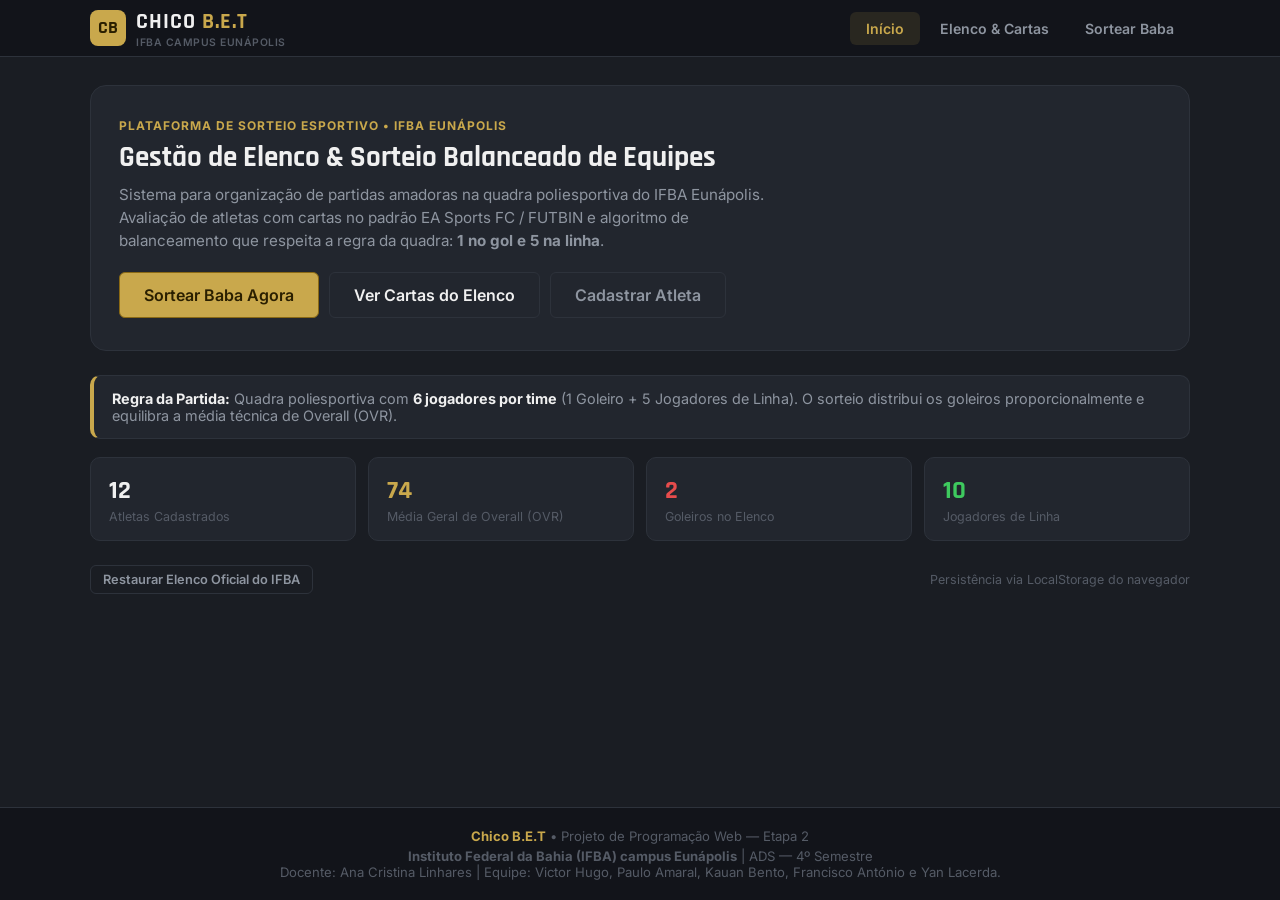
==== commit 07af83b3: "feat: reformular visual estilo profissional FUTBIN e EA FC com badges de cidade natal, nacionalidade" ====
--- a/index.html
+++ b/index.html
@@ -3,13 +3,13 @@
 <head>
   <meta charset="UTF-8">
   <meta name="viewport" content="width=device-width, initial-scale=1.0">
-  <title>Chico B.E.T - O Baba da Quadra do IFBA Eunápolis</title>
-  
-  <!-- Fontes Google -->
+  <title>Chico B.E.T — O Baba da Quadra do IFBA Eunápolis</title>
+
+  <!-- Tipografia: Inter (UI) e Rajdhani (display / números FIFA) -->
   <link rel="preconnect" href="https://fonts.googleapis.com">
   <link rel="preconnect" href="https://fonts.gstatic.com" crossorigin>
   <link href="https://fonts.googleapis.com/css2?family=Inter:wght@400;500;600;700;800&family=Rajdhani:wght@600;700;800&display=swap" rel="stylesheet">
-  
+
   <!-- CSS Modular -->
   <link rel="stylesheet" href="css/variaveis.css">
   <link rel="stylesheet" href="css/base.css">
@@ -20,396 +20,337 @@
 </head>
 <body>
 
-  <!-- Header / Navbar Institucional IFBA -->
-  <header class="app-header">
-    <div class="app-container">
-      <div class="header-content">
-        <a href="javascript:void(0)" class="logo-area" onclick="trocarTela('dashboard')">
-          <div class="logo-icon">⚽</div>
-          <div class="logo-text">
-            <h1>Chico <span>B.E.T</span></h1>
-            <span class="logo-tag">IFBA EUNÁPOLIS • O BABA DA QUADRA</span>
+  <!-- Header / Barra Superior (estilo FUTBIN) -->
+  <header class="site-header">
+    <div class="container">
+      <div class="header-inner">
+        <a href="javascript:void(0)" class="logo" data-tela="inicio">
+          <div class="logo-badge">CB</div>
+          <div>
+            <div class="logo-name">CHICO <span>B.E.T</span></div>
+            <div class="logo-sub">IFBA CAMPUS EUNÁPOLIS</div>
           </div>
         </a>
 
         <nav>
-          <ul class="nav-menu">
-            <li>
-              <button class="nav-link active" data-nav="dashboard">
-                <span>🏠</span> Início
-              </button>
-            </li>
-            <li>
-              <button class="nav-link" data-nav="elenco">
-                <span>🎴</span> Elenco & Cartas
-              </button>
-            </li>
-            <li>
-              <button class="nav-link" data-nav="sorteio-setup">
-                <span>⚖️</span> Sortear Baba
-              </button>
-            </li>
+          <ul class="main-nav">
+            <li><button class="nav-btn active" data-tela="inicio">Início</button></li>
+            <li><button class="nav-btn" data-tela="elenco">Elenco &amp; Cartas</button></li>
+            <li><button class="nav-btn" data-tela="setup">Sortear Baba</button></li>
           </ul>
         </nav>
       </div>
     </div>
   </header>
 
-  <!-- Container Principal das Telas (SPA) -->
-  <main class="app-container">
+  <!-- Conteúdo Principal SPA -->
+  <main class="container">
 
     <!-- 1. TELA INICIAL (DASHBOARD) -->
-    <section id="view-dashboard" class="view-section active">
-      <div class="hero-card">
-        <div style="display: inline-block; background: rgba(34, 197, 94, 0.2); border: 1px solid #22c55e; color: #4ade80; font-size: 0.8rem; font-weight: 700; padding: 4px 10px; border-radius: 20px; margin-bottom: 12px;">
-          📍 Quadra Poliesportiva do IFBA Eunápolis
-        </div>
-        <h2 class="hero-title">Sorteador Oficial do Baba do IFBA</h2>
-        <p class="hero-subtitle">
-          Organize o baba com a galera! O sistema qualifica cada atleta por <strong>nível de estrelas (1 a 5 ⭐)</strong> e divide os times automaticamente na regra da nossa quadra: <strong>1 no gol e 5 na linha</strong>, com campinho tático estilo 7a0.
+    <section id="v-inicio" class="view active">
+      <div class="hero">
+        <div style="font-size: 0.75rem; font-weight: 700; color: var(--gold); letter-spacing: 1px; text-transform: uppercase; margin-bottom: 6px;">
+          Plataforma de Sorteio Esportivo &bull; IFBA Eunápolis
+        </div>
+        <h2>Gestão de Elenco &amp; Sorteio Balanceado de Equipes</h2>
+        <p>
+          Sistema para organização de partidas amadoras na quadra poliesportiva do IFBA Eunápolis.
+          Avaliação de atletas com cartas no padrão EA Sports FC / FUTBIN e algoritmo de balanceamento que respeita a regra da quadra: <strong>1 no gol e 5 na linha</strong>.
         </p>
         <div class="hero-actions">
-          <button class="btn btn-primary btn-lg" onclick="trocarTela('sorteio-setup')">
-            <span>⚽</span> Sortear Baba Agora
-          </button>
-          <button class="btn btn-secondary btn-lg" onclick="trocarTela('elenco')">
-            <span>🎴</span> Ver Elenco & Estrelas
-          </button>
-          <button class="btn btn-accent btn-lg" id="btn-novo-jogador-hero">
-            <span>➕</span> Cadastrar Atleta
-          </button>
-        </div>
-      </div>
-
-      <!-- Regra da Quadra em Destaque -->
-      <div class="ifba-banner-info">
-        <div class="banner-icon">📋</div>
-        <div>
-          <h4>Regra da Partida: 6 Atletas por Equipe</h4>
-          <p>Para o jogo fluir bem na quadra do campus, cada time é escalado com <strong>1 Goleiro + 5 Jogadores de Linha</strong> (2 na zaga, 2 nas alas e 1 pivô no ataque).</p>
-        </div>
-      </div>
-
-      <!-- Métricas Rápidas do Elenco -->
-      <h3 style="font-size: 1.25rem; font-weight: 700; margin-bottom: 14px;">📊 Números do Elenco do IFBA</h3>
-      <div class="stats-grid">
-        <div class="stat-card">
-          <div class="stat-icon">👥</div>
-          <div class="stat-info">
-            <div class="stat-num" id="dash-count-total">0</div>
-            <div class="stat-label">Atletas Cadastrados</div>
-          </div>
-        </div>
-
-        <div class="stat-card">
-          <div class="stat-icon" style="color: #facc15; background: rgba(250, 204, 21, 0.1);">⭐</div>
-          <div class="stat-info">
-            <div class="stat-num" id="dash-count-media">0.0 ⭐</div>
-            <div class="stat-label">Nível Médio do Baba</div>
-          </div>
-        </div>
-
-        <div class="stat-card">
-          <div class="stat-icon" style="color: #ef4444; background: rgba(239, 68, 68, 0.1);">🧤</div>
-          <div class="stat-info">
-            <div class="stat-num" id="dash-count-goleiros">0</div>
-            <div class="stat-label">Goleiros no Elenco</div>
-          </div>
-        </div>
-
-        <div class="stat-card">
-          <div class="stat-icon" style="color: #22c55e; background: rgba(34, 197, 94, 0.1);">🏃</div>
-          <div class="stat-info">
-            <div class="stat-num" id="dash-count-atacantes">0</div>
-            <div class="stat-label">Jogadores de Linha</div>
-          </div>
-        </div>
-      </div>
-
-      <!-- Ações de Apoio -->
+          <button class="btn btn-primary btn-lg" data-tela="setup">Sortear Baba Agora</button>
+          <button class="btn btn-secondary btn-lg" data-tela="elenco">Ver Cartas do Elenco</button>
+          <button class="btn btn-ghost btn-lg" id="btn-novo-jogador-hero">Cadastrar Atleta</button>
+        </div>
+      </div>
+
+      <!-- Informação da Quadra do IFBA -->
+      <div class="info-bar">
+        <strong>Regra da Partida:</strong> Quadra poliesportiva com <strong>6 jogadores por time</strong> (1 Goleiro + 5 Jogadores de Linha). O sorteio distribui os goleiros proporcionalmente e equilibra a média técnica de Overall (OVR).
+      </div>
+
+      <!-- Métricas do Elenco -->
+      <div class="stats-row">
+        <div class="stat-box">
+          <div class="stat-value" id="dash-total">0</div>
+          <div class="stat-label">Atletas Cadastrados</div>
+        </div>
+        <div class="stat-box">
+          <div class="stat-value" id="dash-media" style="color: var(--gold);">0</div>
+          <div class="stat-label">Média Geral de Overall (OVR)</div>
+        </div>
+        <div class="stat-box">
+          <div class="stat-value" id="dash-goleiros" style="color: var(--red);">0</div>
+          <div class="stat-label">Goleiros no Elenco</div>
+        </div>
+        <div class="stat-box">
+          <div class="stat-value" id="dash-linha" style="color: var(--green);">0</div>
+          <div class="stat-label">Jogadores de Linha</div>
+        </div>
+      </div>
+
       <div style="display: flex; justify-content: space-between; align-items: center; margin-top: 14px; flex-wrap: wrap; gap: 10px;">
-        <button class="btn btn-outline btn-sm" id="btn-reset-factory" title="Restaura os atletas originais do IFBA com fotos">
-          🔄 Restaurar Elenco Original da Turma
-        </button>
-        <span style="font-size: 0.8rem; color: var(--text-dim);">💾 Dados salvos no seu navegador (LocalStorage)</span>
+        <button class="btn btn-ghost btn-sm" id="btn-reset-elenco">Restaurar Elenco Oficial do IFBA</button>
+        <span style="font-size: 0.78rem; color: var(--text-dark);">Persistência via LocalStorage do navegador</span>
       </div>
     </section>
 
-    <!-- 2. TELA DE ELENCO E CARTAS -->
-    <section id="view-elenco" class="view-section">
+    <!-- 2. TELA DE ELENCO & CARTAS -->
+    <section id="v-elenco" class="view">
       <div style="display: flex; justify-content: space-between; align-items: center; flex-wrap: wrap; gap: 14px; margin-bottom: 20px;">
         <div>
-          <h2 style="font-size: 1.8rem; font-weight: 800;">Cartas dos Atletas do IFBA</h2>
-          <p style="color: var(--text-muted); font-size: 0.92rem;">Avaliação por estrelas (1 a 5 ⭐) com fotos reais e habilidades da pelada.</p>
-        </div>
-        <button class="btn btn-primary" id="btn-novo-jogador">
-          <span>➕</span> Cadastrar Atleta
-        </button>
-      </div>
-
-      <!-- Filtros e Busca -->
-      <div class="filters-bar">
-        <div class="search-box">
-          <span class="search-icon">🔍</span>
-          <input type="text" id="search-player-input" placeholder="Buscar por nome ou apelido no baba...">
-        </div>
-
-        <div class="filter-chips">
-          <button class="chip-btn active" data-pos="TODOS">Todos</button>
-          <button class="chip-btn" data-pos="GOL">🧤 Goleiros</button>
-          <button class="chip-btn" data-pos="ZAG">🛡️ Zagueiros / Fixos</button>
-          <button class="chip-btn" data-pos="ALA">⚡ Alas / Laterais</button>
-          <button class="chip-btn" data-pos="MEI">👟 Meio-Campo</button>
-          <button class="chip-btn" data-pos="ATA">🎯 Atacantes / Pivôs</button>
-        </div>
-      </div>
-
-      <!-- Grid com as Cartas de Estrelas -->
-      <div class="cards-grid" id="cards-grid-container">
+          <h2 style="font-family: var(--font-display); font-size: 1.8rem; font-weight: 800;">Catálogo de Cartas FUT</h2>
+          <p style="color: var(--text-gray); font-size: 0.88rem;">Visualização no padrão EA Sports FC com atributos técnicos, nacionalidade e cidade de origem.</p>
+        </div>
+        <button class="btn btn-primary" id="btn-novo-jogador">Cadastrar Atleta</button>
+      </div>
+
+      <!-- Barra de Filtros e Busca -->
+      <div class="toolbar">
+        <div class="search-field">
+          <input type="text" id="busca-jogador" placeholder="Buscar atleta por nome ou apelido...">
+        </div>
+
+        <div class="filter-row">
+          <button class="filter-pill active" data-pos="TODOS">Todos</button>
+          <button class="filter-pill" data-pos="GOL">Goleiros (GOL)</button>
+          <button class="filter-pill" data-pos="ZAG">Zagueiros (ZAG)</button>
+          <button class="filter-pill" data-pos="ALA">Alas (ALA)</button>
+          <button class="filter-pill" data-pos="MEI">Meio-Campo (MEI)</button>
+          <button class="filter-pill" data-pos="ATA">Atacantes (ATA)</button>
+        </div>
+      </div>
+
+      <!-- Grade de Cartas -->
+      <div class="cards-grid" id="grid-cartas">
         <!-- Renderizado dinamicamente via cartas.js -->
       </div>
     </section>
 
     <!-- 3. TELA DE SETUP E SORTEIO -->
-    <section id="view-sorteio-setup" class="view-section">
-      <div class="setup-container">
-        <div style="margin-bottom: 20px;">
-          <h2 style="font-size: 1.8rem; font-weight: 800;">Lista de Presença do Baba</h2>
-          <p style="color: var(--text-muted); font-size: 0.92rem;">Marque quem confirmou presença no baba de hoje na quadra do IFBA.</p>
-        </div>
-
-        <!-- Regra de 6 Jogadores -->
-        <div class="ifba-banner-info">
-          <div class="banner-icon">⚖️</div>
+    <section id="v-setup" class="view">
+      <div class="setup-wrap">
+        <div style="margin-bottom: 18px;">
+          <h2 style="font-family: var(--font-display); font-size: 1.8rem; font-weight: 800;">Setup da Partida</h2>
+          <p style="color: var(--text-gray); font-size: 0.88rem;">Selecione os atletas confirmados para o baba de hoje no campus.</p>
+        </div>
+
+        <div class="info-bar">
+          <strong>Formação Padrão:</strong> 1 Goleiro + 5 Linha. O algoritmo distribui 1 goleiro em cada time e equilibra o OVR dos atletas de linha.
+        </div>
+
+        <div class="quick-bar">
+          <div class="quick-count">
+            <span>Confirmados: </span>
+            <span class="count" id="count-presentes">0</span>
+            <span id="count-previsao" style="font-size: 0.82rem; color: var(--text-gray); margin-left: 10px;"></span>
+          </div>
+          <div class="quick-actions">
+            <button class="btn btn-secondary btn-sm" id="btn-marcar-todos">Marcar Todos</button>
+            <button class="btn btn-ghost btn-sm" id="btn-desmarcar-todos">Desmarcar Todos</button>
+          </div>
+        </div>
+
+        <!-- Lista de Presença -->
+        <div class="check-list" id="lista-presenca">
+          <!-- Renderizado dinamicamente via sorteio.js -->
+        </div>
+
+        <div style="margin-top: 18px;">
+          <button class="btn btn-primary btn-lg btn-block" id="btn-executar-sorteio">
+            SORTEAR EQUIPES EQUILIBRADAS
+          </button>
+        </div>
+      </div>
+    </section>
+
+    <!-- 4. TELA DE RESULTADOS & CAMPO TÁTICO ESTILO 7A0 -->
+    <section id="v-resultado" class="view">
+      <div class="results-wrap">
+        <div class="result-bar">
           <div>
-            <h4>Distribuição Proporcional de Goleiros e Estrelas</h4>
-            <p>O algoritmo garante 1 goleiro em cada equipe e equilibra a média de estrelas dos jogadores de linha.</p>
-          </div>
-        </div>
-
-        <!-- Toolbar de Seleção -->
-        <div class="setup-toolbar">
-          <div class="setup-stats">
-            <span>Confirmados:</span>
-            <strong id="count-confirmados">0</strong>
-            <span style="margin-left: 8px;" id="count-previsao-times"></span>
-          </div>
-          <div class="setup-actions-fast">
-            <button class="btn btn-secondary btn-sm" id="btn-selecionar-todos">Marcar Todos</button>
-            <button class="btn btn-outline btn-sm" id="btn-desmarcar-todos">Desmarcar Todos</button>
-          </div>
-        </div>
-
-        <!-- Lista de Presença com Checkboxes -->
-        <div class="attendance-list" id="attendance-list-container">
-          <!-- Renderizado dinamicamente via sorteio.js -->
-        </div>
-
-        <!-- Botão de Sorteio -->
-        <div style="margin-top: 20px;">
-          <button class="btn btn-primary btn-lg btn-block" id="btn-executar-sorteio" style="font-size: 1.15rem; padding: 16px;">
-            <span>🎲</span> SORTEAR EQUIPES EQUILIBRADAS
-          </button>
+            <h2 style="font-family: var(--font-display); font-size: 1.8rem; font-weight: 800;">Resultado do Sorteio</h2>
+            <div id="balance-status-text" style="font-size: 0.88rem; color: var(--text-gray); margin-top: 2px;"></div>
+          </div>
+          <div class="result-bar-actions">
+            <button class="btn btn-secondary btn-sm" data-tela="setup">Ajustar Presença</button>
+            <button class="btn btn-primary btn-sm" id="btn-refazer-sorteio">Sortear Novamente</button>
+          </div>
+        </div>
+
+        <!-- Abas para alternar o time visível no campo -->
+        <div class="field-tabs" id="field-tabs-wrap">
+          <!-- Preenchido dinamicamente via sorteio.js -->
+        </div>
+
+        <!-- CAMPO TÁTICO ESTILO 7A0 (7a0.com.br) -->
+        <div class="pitch-wrap">
+          <div class="pitch">
+            <div class="pitch-midline"></div>
+            <div class="pitch-circle"></div>
+            <div class="pitch-spot"></div>
+            <div class="pitch-area-top"></div>
+            <div class="pitch-area-bot"></div>
+            <div class="pitch-small-bot"></div>
+
+            <!-- Slots dos atletas posicionados no campo -->
+            <div id="pitch-slots"></div>
+          </div>
+        </div>
+
+        <!-- Resumo dos Times em Cards -->
+        <h4 style="font-family: var(--font-display); font-size: 1.2rem; font-weight: 800; margin-bottom: 12px;">Escalação das Equipes</h4>
+        <div class="teams-grid" id="teams-grid-wrap">
+          <!-- Preenchido dinamicamente via sorteio.js -->
+        </div>
+
+        <!-- Ações do Rodapé -->
+        <div class="result-footer">
+          <button class="btn btn-primary btn-lg" id="btn-whats">Compartilhar Escalação no WhatsApp</button>
+          <button class="btn btn-secondary btn-lg" data-tela="elenco">Ver Todas as Cartas</button>
         </div>
       </div>
     </section>
 
-    <!-- 4. TELA DE RESULTADOS & CAMPO TÁTICO ESTILO 7A0 -->
-    <section id="view-sorteio-resultado" class="view-section">
-      <div class="results-container">
-        <!-- Banner de Equilíbrio -->
-        <div class="ifba-banner-info" id="balance-summary-text" style="margin-bottom: 20px;">
-          <!-- Preenchido dinamicamente -->
-        </div>
-
-        <div style="display: flex; justify-content: space-between; align-items: center; flex-wrap: wrap; gap: 10px; margin-bottom: 14px;">
-          <h3 style="font-size: 1.3rem; font-weight: 800;">🏟️ Campo Tático da Quadra (Estilo 7a0)</h3>
-          <div style="display: flex; gap: 8px;">
-            <button class="btn btn-secondary btn-sm" onclick="trocarTela('sorteio-setup')">
-              <span>⚙️</span> Ajustar Presença
-            </button>
-            <button class="btn btn-accent btn-sm" id="btn-refazer-sorteio">
-              <span>🔄</span> Sortear Novamente
-            </button>
-          </div>
-        </div>
-
-        <!-- Abas para alternar qual time ver posicionado no campo -->
-        <div class="field-team-tabs" id="field-team-tabs-container">
-          <!-- Renderizado dinamicamente via sorteio.js -->
-        </div>
-
-        <!-- O CAMPO TÁTICO 7A0 COM AS FOTOS REAIS DOS ALUNOS -->
-        <div class="field-7a0-wrapper">
-          <div class="field-7a0-pitch">
-            <!-- Linhas do Campo -->
-            <div class="pitch-half-line"></div>
-            <div class="pitch-center-circle"></div>
-            <div class="pitch-center-spot"></div>
-
-            <div class="pitch-penalty-area-top"></div>
-            <div class="pitch-penalty-area-bottom"></div>
-            <div class="pitch-goal-area-bottom"></div>
-
-            <!-- Slots dos 6 Atletas (1 Goleiro + 5 Linha) -->
-            <div id="field-pitch-slots">
-              <!-- Renderizado dinamicamente com as fotos e estrelas -->
-            </div>
-          </div>
-        </div>
-
-        <!-- Resumo dos Times em Cards -->
-        <h4 style="font-size: 1.15rem; font-weight: 800; margin-bottom: 12px;">📋 Escalação Completa dos Times</h4>
-        <div class="teams-cards-summary" id="teams-cards-summary-container">
-          <!-- Renderizado dinamicamente via sorteio.js -->
-        </div>
-
-        <!-- Ações do Rodapé -->
-        <div style="display: flex; justify-content: center; gap: 14px; flex-wrap: wrap; margin-top: 10px;">
-          <button class="btn btn-primary btn-lg" id="btn-compartilhar-whatsapp">
-            <span>📱</span> Compartilhar Escalação no WhatsApp
-          </button>
-          <button class="btn btn-secondary btn-lg" onclick="trocarTela('elenco')">
-            <span>🎴</span> Ver Todas as Cartas
-          </button>
-        </div>
-      </div>
-    </section>
-
   </main>
 
-  <!-- MODAL DE CADASTRO E EDIÇÃO (ESTRELAS DE 1 A 5) -->
-  <div class="modal-overlay" id="player-modal">
-    <div class="modal-box">
-      <div class="modal-header">
-        <h3 id="modal-title">Cadastrar Atleta do IFBA</h3>
-        <button class="modal-close-btn" id="modal-close-btn">&times;</button>
-      </div>
-
-      <form id="player-form">
-        <!-- Preview da Foto e Upload -->
-        <div class="photo-uploader">
-          <img src="" alt="Foto" class="photo-preview" id="player-photo-preview">
-          <div class="photo-controls">
-            <label class="form-label" style="margin-bottom: 2px;">Foto Real do Atleta:</label>
-            <input type="file" id="player-photo-input" accept="image/*" class="form-control" style="font-size: 0.8rem; padding: 6px;">
-            <span style="font-size: 0.72rem; color: var(--text-dim);">Dica: se não tiver foto agora, pode deixar sem foto que o sistema coloca a silhueta neutra.</span>
-          </div>
-        </div>
-
-        <!-- Dados do Atleta -->
-        <div class="form-row">
-          <div class="form-group">
-            <label class="form-label" for="player-nome">Nome Completo *</label>
-            <input type="text" id="player-nome" class="form-control" placeholder="Ex: Victor Hugo" required>
-          </div>
-
-          <div class="form-group">
-            <label class="form-label" for="player-apelido">Apelido na Quadra</label>
-            <input type="text" id="player-apelido" class="form-control" placeholder="Ex: Victor">
-          </div>
-        </div>
-
-        <div class="form-row">
-          <div class="form-group">
-            <label class="form-label" for="player-posicao">Posição Principal</label>
-            <select id="player-posicao" class="form-control">
-              <option value="GOL">🧤 Goleiro (GOL)</option>
-              <option value="ZAG">🛡️ Zagueiro / Fixo (ZAG)</option>
-              <option value="ALA">⚡ Ala / Lateral (ALA)</option>
-              <option value="MEI" selected>👟 Meio-Campo (MEI)</option>
-              <option value="ATA">🎯 Atacante / Pivô (ATA)</option>
+  <!-- MODAL DE CADASTRO E EDIÇÃO DE ATLETA -->
+  <div class="modal-bg" id="modal-cadastro">
+    <div class="modal-panel">
+      <div class="modal-head">
+        <h3 id="modal-titulo">Cadastrar Atleta</h3>
+        <button class="modal-close" id="modal-fechar">&times;</button>
+      </div>
+
+      <form id="form-jogador">
+        <!-- Foto / Upload -->
+        <div class="photo-upload-area">
+          <img src="" alt="Foto" class="photo-thumb" id="photo-preview">
+          <div style="flex: 1;">
+            <label class="form-label">Foto do Atleta:</label>
+            <input type="file" id="player-photo" accept="image/*" class="form-input" style="padding: 4px;">
+            <span style="font-size: 0.72rem; color: var(--text-dark);">Se não possuir foto, o sistema aplicará um placeholder neutro com as iniciais.</span>
+          </div>
+        </div>
+
+        <!-- Dados Básicos -->
+        <div class="form-grid">
+          <div class="form-group">
+            <label class="form-label" for="player-name-in">Nome Completo *</label>
+            <input type="text" id="player-name-in" class="form-input" placeholder="Ex: Victor Hugo" required>
+          </div>
+          <div class="form-group">
+            <label class="form-label" for="player-nick-in">Apelido na Quadra</label>
+            <input type="text" id="player-nick-in" class="form-input" placeholder="Ex: Victor">
+          </div>
+        </div>
+
+        <div class="form-grid">
+          <div class="form-group">
+            <label class="form-label" for="player-pos">Posição Principal</label>
+            <select id="player-pos" class="form-input">
+              <option value="GOL">Goleiro (GOL)</option>
+              <option value="ZAG">Zagueiro (ZAG)</option>
+              <option value="ALA">Ala / Lateral (ALA)</option>
+              <option value="MEI" selected>Meio-Campo (MEI)</option>
+              <option value="ATA">Atacante (ATA)</option>
             </select>
           </div>
-
-          <div class="form-group">
-            <label class="form-label" for="player-perna">Perna Dominante</label>
-            <select id="player-perna" class="form-control">
-              <option value="Destro">Destro</option>
-              <option value="Canhoto">Canhoto</option>
-              <option value="Ambidestro">Ambidestro</option>
+          <div class="form-group">
+            <label class="form-label" for="player-perna-in">Perna Dominante</label>
+            <select id="player-perna-in" class="form-input">
+              <option value="R">Destro (R)</option>
+              <option value="L">Canhoto (L)</option>
+              <option value="LR">Ambidestro (LR)</option>
             </select>
           </div>
         </div>
 
-        <!-- Parametrização por Estrelas (1 a 5) -->
-        <div class="attributes-section">
-          <div class="attributes-header">
-            <div>
-              <span style="font-weight: 700; font-size: 0.95rem;">Habilidades da Pelada (1.0 a 5.0 ⭐)</span>
-              <div style="font-size: 0.75rem; color: var(--text-dim);">Notas realistas para quem joga no baba</div>
-            </div>
-            <div class="overall-preview-box">
-              <span style="font-size: 0.8rem; font-weight: 700; color: var(--text-muted);">NÍVEL:</span>
-              <span class="overall-preview-num" id="modal-overall-preview" style="color: #facc15;">3.5 ⭐</span>
-            </div>
-          </div>
-
-          <div class="attr-slider-row">
-            <span class="attr-name">⚡ Velocidade</span>
-            <input type="range" min="1" max="5" step="0.5" value="3.5" class="attr-slider" id="attr-vel">
-            <span class="attr-val" id="val-vel">3.5</span>
-          </div>
-
-          <div class="attr-slider-row">
-            <span class="attr-name">🎯 Finalização</span>
-            <input type="range" min="1" max="5" step="0.5" value="3.5" class="attr-slider" id="attr-chu">
-            <span class="attr-val" id="val-chu">3.5</span>
-          </div>
-
-          <div class="attr-slider-row">
-            <span class="attr-name">👟 Passe</span>
-            <input type="range" min="1" max="5" step="0.5" value="3.5" class="attr-slider" id="attr-pas">
-            <span class="attr-val" id="val-pas">3.5</span>
-          </div>
-
-          <div class="attr-slider-row">
-            <span class="attr-name">🌀 Drible</span>
-            <input type="range" min="1" max="5" step="0.5" value="3.5" class="attr-slider" id="attr-dri">
-            <span class="attr-val" id="val-dri">3.5</span>
-          </div>
-
-          <div class="attr-slider-row">
-            <span class="attr-name">🛡️ Marcação</span>
-            <input type="range" min="1" max="5" step="0.5" value="3.5" class="attr-slider" id="attr-def">
-            <span class="attr-val" id="val-def">3.5</span>
-          </div>
-
-          <div class="attr-slider-row">
-            <span class="attr-name">💪 Força</span>
-            <input type="range" min="1" max="5" step="0.5" value="3.5" class="attr-slider" id="attr-fis">
-            <span class="attr-val" id="val-fis">3.5</span>
-          </div>
-        </div>
-
-        <div style="display: flex; justify-content: flex-end; gap: 10px;">
+        <!-- Cidade de Origem e País (Nacionalidade) -->
+        <div class="form-grid">
+          <div class="form-group">
+            <label class="form-label" for="player-origem-in">Cidade Natal / Origem</label>
+            <input type="text" id="player-origem-in" class="form-input" placeholder="Ex: Porto Seguro, Eunápolis, Luanda...">
+          </div>
+          <div class="form-group">
+            <label class="form-label" for="player-pais-in">País / Nacionalidade</label>
+            <select id="player-pais-in" class="form-input">
+              <option value="BR" selected>Brasil (BR)</option>
+              <option value="AO">Angola (AO)</option>
+            </select>
+          </div>
+        </div>
+
+        <!-- Atributos Oficiais EA Sports FC (Escala 1 a 99) -->
+        <div class="attrs-panel">
+          <div class="attrs-title">
+            <span style="font-size: 0.85rem; font-weight: 700; color: var(--text-white); text-transform: uppercase;">
+              Atributos Oficiais PT-BR (1 a 99)
+            </span>
+            <span class="ovr-live">
+              OVR: <span id="modal-ovr-live">70</span>
+            </span>
+          </div>
+
+          <div class="attr-row">
+            <span class="attr-label">RIT (Ritmo)</span>
+            <input type="range" min="30" max="99" value="70" class="attr-slider" id="attr-rit">
+            <span class="attr-value" id="val-rit">70</span>
+          </div>
+          <div class="attr-row">
+            <span class="attr-label">FIN (Chute)</span>
+            <input type="range" min="30" max="99" value="70" class="attr-slider" id="attr-fin">
+            <span class="attr-value" id="val-fin">70</span>
+          </div>
+          <div class="attr-row">
+            <span class="attr-label">PAS (Passe)</span>
+            <input type="range" min="30" max="99" value="70" class="attr-slider" id="attr-pas">
+            <span class="attr-value" id="val-pas">70</span>
+          </div>
+          <div class="attr-row">
+            <span class="attr-label">DRI (Drible)</span>
+            <input type="range" min="30" max="99" value="70" class="attr-slider" id="attr-dri">
+            <span class="attr-value" id="val-dri">70</span>
+          </div>
+          <div class="attr-row">
+            <span class="attr-label">DEF (Defesa)</span>
+            <input type="range" min="30" max="99" value="70" class="attr-slider" id="attr-def">
+            <span class="attr-value" id="val-def">70</span>
+          </div>
+          <div class="attr-row">
+            <span class="attr-label">FIS (Físico)</span>
+            <input type="range" min="30" max="99" value="70" class="attr-slider" id="attr-fis">
+            <span class="attr-value" id="val-fis">70</span>
+          </div>
+        </div>
+
+        <div style="display: flex; justify-content: flex-end; gap: 8px;">
           <button type="button" class="btn btn-secondary" id="btn-cancelar-modal">Cancelar</button>
-          <button type="submit" class="btn btn-primary" id="btn-salvar-modal">
-            <span>💾</span> Salvar Atleta
-          </button>
+          <button type="submit" class="btn btn-primary">Salvar Atleta</button>
         </div>
       </form>
     </div>
   </div>
 
+  <!-- Toast de Notificação -->
+  <div class="toast" id="toast"></div>
+
   <!-- Footer Acadêmico -->
-  <footer class="app-footer">
-    <div class="app-container">
-      <div class="footer-content">
-        <div>
-          <span class="footer-badge">Chico B.E.T</span> • Projeto de Programação Web — Etapa 2
-        </div>
-        <div class="footer-creators">
-          <strong>Instituto Federal da Bahia (IFBA) campus Eunápolis</strong> | ADS — 4º Semestre<br>
-          Docente: Ana Cristina Linhares | Discentes: Victor Hugo Santana, Paulo Amaral, Kauan Bento, Francisco António e Yan Lacerda.
-        </div>
+  <footer class="site-footer">
+    <div class="container">
+      <div style="margin-bottom: 4px;">
+        <span class="footer-brand">Chico B.E.T</span> &bull; Projeto de Programação Web — Etapa 2
+      </div>
+      <div>
+        <strong>Instituto Federal da Bahia (IFBA) campus Eunápolis</strong> | ADS — 4º Semestre<br>
+        Docente: Ana Cristina Linhares | Equipe: Victor Hugo, Paulo Amaral, Kauan Bento, Francisco António e Yan Lacerda.
       </div>
     </div>
   </footer>
 
-  <!-- Scripts -->
+  <!-- Scripts Modulares -->
+  <script src="js/utils.js"></script>
   <script src="js/dados.js"></script>
-  <script src="js/utils.js"></script>
   <script src="js/navegacao.js"></script>
   <script src="js/cartas.js"></script>
   <script src="js/cadastro.js"></script>
--- a/css/variaveis.css
+++ b/css/variaveis.css
@@ -1,57 +1,62 @@
+/*
+ * variaveis.css
+ * Design Tokens do Projeto Chico B.E.T
+ *
+ * Referências visuais:
+ * - FUTBIN (futbin.com): paleta escura, cards dourados, tipografia limpa
+ * - EA Sports FC Ratings: layout dos atributos PAC/SHO/PAS/DRI/DEF/PHY
+ * - FUT Cards FIFA: formato visual das cartas Ultimate Team
+ */
+
 :root {
-  /* Paleta Principal - Estilo Esportivo / FUT */
-  --bg-primary: #0b0e14;
-  --bg-secondary: #131924;
-  --bg-card: #182234;
-  --bg-card-hover: #1f2b42;
-  --bg-input: #0e1420;
+  /* Fundo escuro estilo FUTBIN */
+  --bg-body: #1a1d23;
+  --bg-header: #12141a;
+  --bg-card: #22262e;
+  --bg-card-hover: #2a2f38;
+  --bg-input: #181b21;
+  --bg-modal: #1e2128;
 
-  /* Cores de Destaque */
-  --accent-green: #00e676;
-  --accent-green-dark: #00b359;
-  --accent-green-glow: rgba(0, 230, 118, 0.25);
-  
-  --accent-gold: #f59e0b;
-  --accent-gold-light: #fbbf24;
-  --accent-gold-glow: rgba(245, 158, 11, 0.25);
+  /* Dourado FIFA (cor predominante das cartas gold) */
+  --gold: #c9a84c;
+  --gold-light: #e8d48b;
+  --gold-dark: #8a6914;
+  --gold-bg: linear-gradient(165deg, #c9a84c 0%, #a3832a 40%, #6b4f0a 100%);
 
-  --accent-blue: #0ea5e9;
-  --accent-blue-dark: #0284c7;
+  /* Prata e Bronze (tiers menores) */
+  --silver-bg: linear-gradient(165deg, #b0b8c4 0%, #7d8694 50%, #3e4550 100%);
+  --bronze-bg: linear-gradient(165deg, #cd7f32 0%, #a0622a 50%, #5c3310 100%);
 
-  --accent-red: #ef4444;
-  --accent-purple: #8b5cf6;
+  /* Cores de destaque */
+  --green: #3ec95e;
+  --green-dark: #2da34a;
+  --red: #e74c4c;
+  --blue: #4e8cff;
 
-  /* Cartas FUT Raras & Tiers */
-  --card-gold-bg: linear-gradient(145deg, #eab308 0%, #ca8a04 40%, #713f12 100%);
-  --card-gold-border: #fef08a;
-  --card-silver-bg: linear-gradient(145deg, #cbd5e1 0%, #94a3b8 40%, #334155 100%);
-  --card-bronze-bg: linear-gradient(145deg, #d97706 0%, #b45309 40%, #451a03 100%);
-  --card-special-bg: linear-gradient(145deg, #10b981 0%, #047857 50%, #064e3b 100%);
+  /* Texto */
+  --text-white: #f0f0f0;
+  --text-gray: #8e95a0;
+  --text-dark: #555b66;
+  --text-on-gold: #2a1f00;
 
-  /* Textos */
-  --text-main: #f8fafc;
-  --text-muted: #94a3b8;
-  --text-dim: #64748b;
-  --text-dark: #0f172a;
+  /* Bordas */
+  --border: #2d323b;
+  --border-light: rgba(255, 255, 255, 0.08);
 
-  /* Bordas e Sombras */
-  --border-color: #243048;
-  --border-light: rgba(255, 255, 255, 0.08);
-  --radius-sm: 8px;
-  --radius-md: 14px;
-  --radius-lg: 20px;
-  --radius-full: 9999px;
+  /* Raios de borda */
+  --radius-sm: 6px;
+  --radius-md: 10px;
+  --radius-lg: 16px;
+  --radius-full: 100px;
 
-  --shadow-sm: 0 2px 6px rgba(0, 0, 0, 0.3);
-  --shadow-md: 0 6px 18px rgba(0, 0, 0, 0.4);
-  --shadow-lg: 0 12px 32px rgba(0, 0, 0, 0.6);
-  --shadow-glow: 0 0 20px var(--accent-green-glow);
+  /* Sombras */
+  --shadow-card: 0 4px 16px rgba(0, 0, 0, 0.35);
+  --shadow-lg: 0 8px 32px rgba(0, 0, 0, 0.5);
 
   /* Transições */
-  --trans-fast: 0.2s cubic-bezier(0.4, 0, 0.2, 1);
-  --trans-normal: 0.3s cubic-bezier(0.4, 0, 0.2, 1);
+  --trans: 0.2s ease;
 
-  /* Fontes */
-  --font-sans: 'Inter', -apple-system, BlinkMacSystemFont, 'Segoe UI', Roboto, Helvetica, Arial, sans-serif;
+  /* Tipografia */
+  --font-body: 'Inter', -apple-system, BlinkMacSystemFont, 'Segoe UI', sans-serif;
   --font-display: 'Rajdhani', 'Impact', sans-serif;
 }
--- a/css/base.css
+++ b/css/base.css
@@ -1,4 +1,9 @@
-/* Reset e Estilos Globais */
+/*
+ * base.css
+ * Reset, layout principal, header e footer
+ * Referência visual: barra de navegação do FUTBIN (futbin.com)
+ */
+
 * {
   margin: 0;
   padding: 0;
@@ -8,178 +13,141 @@
 html {
   font-size: 16px;
   scroll-behavior: smooth;
-  font-family: var(--font-sans);
-  background-color: var(--bg-primary);
-  color: var(--text-main);
-  -webkit-tap-highlight-color: transparent;
 }
 
 body {
+  font-family: var(--font-body);
+  background: var(--bg-body);
+  color: var(--text-white);
   min-height: 100vh;
   display: flex;
   flex-direction: column;
-  background: radial-gradient(circle at 50% 0%, #152238 0%, #0b0e14 70%);
-  background-attachment: fixed;
-  overflow-x: hidden;
+  -webkit-font-smoothing: antialiased;
 }
 
-/* Container Principal */
-.app-container {
+.container {
   width: 100%;
-  max-width: 1100px;
+  max-width: 1140px;
   margin: 0 auto;
-  padding: 0 16px;
-  flex: 1;
-  display: flex;
-  flex-direction: column;
+  padding: 0 20px;
 }
 
-/* Header / Navbar */
-.app-header {
-  background-color: rgba(19, 25, 36, 0.85);
-  backdrop-filter: blur(12px);
-  -webkit-backdrop-filter: blur(12px);
-  border-bottom: 1px solid var(--border-color);
+/* === HEADER (estilo FUTBIN: fundo escuro, logo à esquerda, nav à direita) === */
+.site-header {
+  background: var(--bg-header);
+  border-bottom: 1px solid var(--border);
   position: sticky;
   top: 0;
   z-index: 100;
-  padding: 12px 0;
 }
 
-.header-content {
+.header-inner {
   display: flex;
   justify-content: space-between;
   align-items: center;
+  height: 56px;
 }
 
-.logo-area {
+/* Logo com tipografia display, sem emoji */
+.logo {
   display: flex;
   align-items: center;
-  gap: 12px;
+  gap: 10px;
+  text-decoration: none;
   cursor: pointer;
-  text-decoration: none;
 }
 
-.logo-icon {
-  width: 40px;
-  height: 40px;
-  background: linear-gradient(135deg, var(--accent-green) 0%, #008f4c 100%);
-  border-radius: var(--radius-sm);
+.logo-badge {
+  width: 36px;
+  height: 36px;
+  background: var(--gold);
+  border-radius: 8px;
   display: flex;
   align-items: center;
   justify-content: center;
-  font-size: 1.4rem;
-  box-shadow: 0 4px 12px var(--accent-green-glow);
-  transform: rotate(-3deg);
-  transition: transform var(--trans-fast);
+  font-size: 1.1rem;
+  color: var(--text-on-gold);
+  font-weight: 800;
+  font-family: var(--font-display);
 }
 
-.logo-area:hover .logo-icon {
-  transform: rotate(0deg) scale(1.05);
+.logo-name {
+  font-family: var(--font-display);
+  font-size: 1.4rem;
+  font-weight: 800;
+  letter-spacing: 1px;
+  color: var(--text-white);
 }
 
-.logo-text h1 {
-  font-family: var(--font-display);
-  font-size: 1.5rem;
-  font-weight: 800;
-  letter-spacing: 1px;
-  text-transform: uppercase;
-  color: var(--text-main);
-  line-height: 1.1;
+.logo-name span {
+  color: var(--gold);
 }
 
-.logo-text h1 span {
-  color: var(--accent-green);
+.logo-sub {
+  font-size: 0.65rem;
+  color: var(--text-dark);
+  letter-spacing: 0.5px;
+  font-weight: 600;
 }
 
-.logo-tag {
-  font-size: 0.7rem;
-  color: var(--accent-gold);
-  font-weight: 600;
-  letter-spacing: 0.5px;
-}
-
-/* Menu de Navegação */
-.nav-menu {
+/* Navegação limpa, sem emojis */
+.main-nav {
   display: flex;
-  align-items: center;
-  gap: 8px;
+  gap: 4px;
   list-style: none;
 }
 
-.nav-link {
-  display: flex;
-  align-items: center;
-  gap: 6px;
-  padding: 8px 14px;
-  border-radius: var(--radius-md);
-  color: var(--text-muted);
-  text-decoration: none;
+.nav-btn {
+  padding: 8px 16px;
+  background: transparent;
+  border: none;
+  color: var(--text-gray);
+  font-family: var(--font-body);
+  font-size: 0.88rem;
   font-weight: 600;
-  font-size: 0.88rem;
-  transition: all var(--trans-fast);
-  background: transparent;
-  border: 1px solid transparent;
   cursor: pointer;
+  border-radius: var(--radius-sm);
+  transition: all var(--trans);
 }
 
-.nav-link:hover {
-  color: var(--text-main);
-  background-color: var(--bg-card);
+.nav-btn:hover {
+  color: var(--text-white);
+  background: rgba(255, 255, 255, 0.06);
 }
 
-.nav-link.active {
-  color: var(--accent-green);
-  background-color: rgba(0, 230, 118, 0.1);
-  border-color: rgba(0, 230, 118, 0.3);
+.nav-btn.active {
+  color: var(--gold);
+  background: rgba(201, 168, 76, 0.12);
 }
 
-/* Controle de Telas SPA */
-.view-section {
+/* === VIEWS SPA === */
+.view {
   display: none;
-  animation: fadeIn 0.3s ease-in-out;
-  padding: 24px 0 48px;
+  padding: 28px 0 48px;
+  animation: fadeIn 0.25s ease;
 }
 
-.view-section.active {
+.view.active {
   display: block;
 }
 
 @keyframes fadeIn {
-  from {
-    opacity: 0;
-    transform: translateY(8px);
-  }
-  to {
-    opacity: 1;
-    transform: translateY(0);
-  }
+  from { opacity: 0; transform: translateY(6px); }
+  to { opacity: 1; transform: translateY(0); }
 }
 
-/* Footer */
-.app-footer {
+/* === FOOTER === */
+.site-footer {
   margin-top: auto;
-  border-top: 1px solid var(--border-color);
-  background-color: var(--bg-secondary);
+  border-top: 1px solid var(--border);
+  background: var(--bg-header);
   padding: 20px 0;
-  font-size: 0.85rem;
-  color: var(--text-dim);
   text-align: center;
+  font-size: 0.82rem;
+  color: var(--text-dark);
 }
 
-.footer-content {
-  display: flex;
-  flex-direction: column;
-  gap: 8px;
-  align-items: center;
+.footer-brand {
+  color: var(--gold);
+  font-weight: 700;
 }
-
-.footer-badge {
-  color: var(--accent-green);
-  font-weight: 600;
-}
-
-.footer-creators {
-  font-size: 0.78rem;
-  color: var(--text-muted);
-}
--- a/css/componentes.css
+++ b/css/componentes.css
@@ -1,293 +1,201 @@
-/* Componentes Gerais */
-
-/* Botões */
+/*
+ * componentes.css
+ * Botões, formulários, modal e componentes reutilizáveis
+ */
+
+/* === BOTÕES === */
 .btn {
   display: inline-flex;
   align-items: center;
   justify-content: center;
-  gap: 8px;
-  padding: 10px 20px;
+  gap: 6px;
+  padding: 10px 18px;
+  font-size: 0.9rem;
+  font-weight: 600;
+  font-family: var(--font-body);
+  border-radius: var(--radius-sm);
+  border: 1px solid transparent;
+  cursor: pointer;
+  transition: all var(--trans);
+  text-decoration: none;
+}
+
+.btn:active { transform: scale(0.97); }
+
+.btn-primary {
+  background: var(--gold);
+  color: var(--text-on-gold);
+  border-color: var(--gold-dark);
+}
+.btn-primary:hover { filter: brightness(1.1); }
+
+.btn-secondary {
+  background: var(--bg-card);
+  color: var(--text-white);
+  border-color: var(--border);
+}
+.btn-secondary:hover { background: var(--bg-card-hover); }
+
+.btn-ghost {
+  background: transparent;
+  color: var(--text-gray);
+  border-color: var(--border);
+}
+.btn-ghost:hover { color: var(--text-white); border-color: var(--text-gray); }
+
+.btn-danger {
+  background: transparent;
+  color: var(--red);
+  border-color: rgba(231, 76, 76, 0.3);
+}
+.btn-danger:hover { background: var(--red); color: #fff; }
+
+.btn-sm { padding: 6px 12px; font-size: 0.8rem; }
+.btn-lg { padding: 12px 24px; font-size: 1rem; }
+.btn-block { width: 100%; }
+
+/* === BADGES DE POSIÇÃO (cores do EA FC) === */
+.pos-badge {
+  display: inline-block;
+  padding: 2px 6px;
+  border-radius: 3px;
+  font-size: 0.72rem;
+  font-weight: 800;
+  font-family: var(--font-display);
+  letter-spacing: 0.5px;
+  text-transform: uppercase;
+}
+
+.pos-GOL { background: #b91c1c; color: #fff; }
+.pos-ZAG { background: #1d4ed8; color: #fff; }
+.pos-ALA { background: #7c3aed; color: #fff; }
+.pos-MEI { background: #b45309; color: #fff; }
+.pos-ATA { background: #15803d; color: #fff; }
+
+/* === SEÇÃO HERO (Dashboard) === */
+.hero {
+  background: var(--bg-card);
+  border: 1px solid var(--border);
+  border-radius: var(--radius-lg);
+  padding: 32px 28px;
+  margin-bottom: 24px;
+}
+
+.hero h2 {
+  font-family: var(--font-display);
+  font-size: 1.8rem;
+  font-weight: 800;
+  margin-bottom: 8px;
+}
+
+.hero p {
+  color: var(--text-gray);
   font-size: 0.95rem;
-  font-weight: 600;
-  border-radius: var(--radius-md);
-  cursor: pointer;
-  border: 1px solid transparent;
-  transition: all var(--trans-fast);
-  text-decoration: none;
-  font-family: inherit;
-}
-
-.btn:active {
-  transform: scale(0.97);
-}
-
-.btn-primary {
-  background: linear-gradient(135deg, var(--accent-green) 0%, #00b359 100%);
-  color: #0b1710;
-  box-shadow: 0 4px 14px var(--accent-green-glow);
-}
-
-.btn-primary:hover {
-  background: linear-gradient(135deg, #1aff87 0%, #00cc66 100%);
-  box-shadow: 0 6px 18px rgba(0, 230, 118, 0.4);
-}
-
-.btn-secondary {
-  background-color: var(--bg-card);
-  color: var(--text-main);
-  border-color: var(--border-color);
-}
-
-.btn-secondary:hover {
-  background-color: var(--bg-card-hover);
-  border-color: var(--text-muted);
-}
-
-.btn-accent {
-  background: linear-gradient(135deg, var(--accent-gold) 0%, #d97706 100%);
-  color: #1e1302;
-  box-shadow: 0 4px 14px var(--accent-gold-glow);
-}
-
-.btn-accent:hover {
-  filter: brightness(1.1);
-}
-
-.btn-danger {
-  background-color: rgba(239, 68, 68, 0.15);
-  color: #f87171;
-  border-color: rgba(239, 68, 68, 0.3);
-}
-
-.btn-danger:hover {
-  background-color: #ef4444;
-  color: #ffffff;
-}
-
-.btn-outline {
-  background: transparent;
-  border-color: var(--border-color);
-  color: var(--text-muted);
-}
-
-.btn-outline:hover {
-  color: var(--text-main);
-  border-color: var(--accent-green);
-}
-
-.btn-block {
-  width: 100%;
-}
-
-.btn-lg {
-  padding: 14px 28px;
-  font-size: 1.05rem;
-}
-
-.btn-sm {
-  padding: 6px 12px;
-  font-size: 0.8rem;
-}
-
-/* Badges de Posição */
-.badge-pos {
-  display: inline-flex;
-  align-items: center;
-  justify-content: center;
-  font-family: var(--font-display);
-  font-weight: 700;
-  font-size: 0.82rem;
-  letter-spacing: 0.5px;
-  padding: 4px 8px;
-  border-radius: var(--radius-sm);
-  text-transform: uppercase;
-}
-
-.pos-GOL {
-  background: rgba(239, 68, 68, 0.2);
-  color: #f87171;
-  border: 1px solid rgba(239, 68, 68, 0.4);
-}
-
-.pos-ZAG {
-  background: rgba(14, 165, 233, 0.2);
-  color: #38bdf8;
-  border: 1px solid rgba(14, 165, 233, 0.4);
-}
-
-.pos-MEI {
-  background: rgba(245, 158, 11, 0.2);
-  color: #fbbf24;
-  border: 1px solid rgba(245, 158, 11, 0.4);
-}
-
-.pos-ATA {
-  background: rgba(0, 230, 118, 0.2);
-  color: #4ade80;
-  border: 1px solid rgba(0, 230, 118, 0.4);
-}
-
-/* Hero / Dashboard Banner */
-.hero-card {
-  background: linear-gradient(135deg, rgba(24, 34, 52, 0.9) 0%, rgba(14, 20, 32, 0.95) 100%);
-  border: 1px solid var(--border-color);
-  border-radius: var(--radius-lg);
-  padding: 32px 24px;
-  margin-bottom: 24px;
-  box-shadow: var(--shadow-md);
-  position: relative;
-  overflow: hidden;
-}
-
-.hero-card::after {
-  content: "⚽";
-  position: absolute;
-  right: -20px;
-  bottom: -30px;
-  font-size: 9rem;
-  opacity: 0.05;
-  pointer-events: none;
-  transform: rotate(-15deg);
-}
-
-.hero-title {
-  font-size: 2rem;
-  font-weight: 800;
-  margin-bottom: 8px;
-}
-
-.hero-subtitle {
-  color: var(--text-muted);
-  font-size: 1rem;
+  line-height: 1.5;
   max-width: 650px;
-  margin-bottom: 24px;
-  line-height: 1.5;
+  margin-bottom: 20px;
 }
 
 .hero-actions {
   display: flex;
-  gap: 12px;
+  gap: 10px;
   flex-wrap: wrap;
 }
 
-/* Stats Grid */
-.stats-grid {
+/* === STATS GRID === */
+.stats-row {
   display: grid;
   grid-template-columns: repeat(auto-fit, minmax(200px, 1fr));
-  gap: 16px;
-  margin-bottom: 28px;
-}
-
-.stat-card {
-  background: var(--bg-card);
-  border: 1px solid var(--border-color);
+  gap: 12px;
+  margin-bottom: 24px;
+}
+
+.stat-box {
+  background: var(--bg-card);
+  border: 1px solid var(--border);
   border-radius: var(--radius-md);
-  padding: 18px 20px;
-  display: flex;
-  align-items: center;
-  gap: 16px;
-}
-
-.stat-icon {
-  width: 48px;
-  height: 48px;
+  padding: 16px 18px;
+}
+
+.stat-value {
+  font-family: var(--font-display);
+  font-size: 1.6rem;
+  font-weight: 800;
+  color: var(--text-white);
+}
+
+.stat-label {
+  font-size: 0.78rem;
+  color: var(--text-dark);
+  margin-top: 2px;
+}
+
+/* === FILTROS E BUSCA === */
+.toolbar {
+  display: flex;
+  flex-direction: column;
+  gap: 12px;
+  margin-bottom: 20px;
+}
+
+.search-field {
+  position: relative;
+}
+
+.search-field input {
+  width: 100%;
+  background: var(--bg-card);
+  border: 1px solid var(--border);
   border-radius: var(--radius-sm);
-  background: rgba(0, 230, 118, 0.1);
-  color: var(--accent-green);
-  display: flex;
-  align-items: center;
-  justify-content: center;
-  font-size: 1.4rem;
-}
-
-.stat-info .stat-num {
-  font-family: var(--font-display);
-  font-size: 1.8rem;
-  font-weight: 700;
-  line-height: 1;
-}
-
-.stat-info .stat-label {
-  font-size: 0.8rem;
-  color: var(--text-muted);
-  margin-top: 4px;
-}
-
-/* Barras de Filtros e Busca */
-.filters-bar {
-  display: flex;
-  flex-direction: column;
-  gap: 14px;
-  margin-bottom: 24px;
-}
-
-.search-box {
-  position: relative;
-  width: 100%;
-}
-
-.search-box input {
-  width: 100%;
-  background: var(--bg-card);
-  border: 1px solid var(--border-color);
-  border-radius: var(--radius-md);
-  padding: 12px 16px 12px 42px;
-  color: var(--text-main);
-  font-size: 0.95rem;
+  padding: 10px 14px 10px 38px;
+  color: var(--text-white);
+  font-size: 0.9rem;
+  font-family: var(--font-body);
   outline: none;
-  transition: border-color var(--trans-fast);
-}
-
-.search-box input:focus {
-  border-color: var(--accent-green);
-  box-shadow: 0 0 0 3px var(--accent-green-glow);
-}
-
-.search-box .search-icon {
+  transition: border-color var(--trans);
+}
+
+.search-field input:focus {
+  border-color: var(--gold);
+}
+
+.search-field::before {
+  content: "\1F50D"; /* lupa unicode, renderiza sem parecer emoji */
   position: absolute;
-  left: 14px;
+  left: 12px;
   top: 50%;
   transform: translateY(-50%);
-  color: var(--text-dim);
-  font-size: 1.1rem;
-}
-
-.filter-chips {
-  display: flex;
-  gap: 8px;
-  overflow-x: auto;
-  padding-bottom: 4px;
-}
-
-.chip-btn {
-  background: var(--bg-card);
-  border: 1px solid var(--border-color);
-  color: var(--text-muted);
+  font-size: 0.9rem;
+  opacity: 0.4;
+}
+
+.filter-row {
+  display: flex;
+  gap: 6px;
+  flex-wrap: wrap;
+}
+
+.filter-pill {
   padding: 6px 14px;
+  background: var(--bg-card);
+  border: 1px solid var(--border);
+  color: var(--text-gray);
+  font-size: 0.82rem;
+  font-weight: 600;
+  font-family: var(--font-body);
   border-radius: var(--radius-full);
-  font-size: 0.85rem;
-  font-weight: 600;
   cursor: pointer;
-  white-space: nowrap;
-  transition: all var(--trans-fast);
-}
-
-.chip-btn:hover {
-  background: var(--bg-card-hover);
-  color: var(--text-main);
-}
-
-.chip-btn.active {
-  background: var(--accent-green);
-  color: #0b1710;
-  border-color: var(--accent-green);
-}
-
-/* Modal */
-.modal-overlay {
+  transition: all var(--trans);
+}
+
+.filter-pill:hover { color: var(--text-white); background: var(--bg-card-hover); }
+.filter-pill.active { background: var(--gold); color: var(--text-on-gold); border-color: var(--gold); }
+
+/* === MODAL === */
+.modal-bg {
   position: fixed;
   inset: 0;
-  background: rgba(0, 0, 0, 0.75);
+  background: rgba(0, 0, 0, 0.7);
   backdrop-filter: blur(4px);
   display: none;
   align-items: center;
@@ -295,223 +203,170 @@
   z-index: 200;
   padding: 16px;
 }
-
-.modal-overlay.active {
-  display: flex;
-}
-
-.modal-box {
-  background: var(--bg-secondary);
-  border: 1px solid var(--border-color);
+.modal-bg.active { display: flex; }
+
+.modal-panel {
+  background: var(--bg-modal);
+  border: 1px solid var(--border);
   border-radius: var(--radius-lg);
   width: 100%;
-  max-width: 580px;
+  max-width: 560px;
   max-height: 90vh;
   overflow-y: auto;
   padding: 24px;
   box-shadow: var(--shadow-lg);
-  animation: modalPop 0.25s ease-out;
-}
-
-@keyframes modalPop {
-  from {
-    transform: scale(0.95);
-    opacity: 0;
-  }
-  to {
-    transform: scale(1);
-    opacity: 1;
-  }
-}
-
-.modal-header {
+}
+
+.modal-head {
   display: flex;
   justify-content: space-between;
   align-items: center;
-  border-bottom: 1px solid var(--border-color);
+  border-bottom: 1px solid var(--border);
   padding-bottom: 14px;
-  margin-bottom: 20px;
-}
-
-.modal-header h3 {
-  font-size: 1.3rem;
+  margin-bottom: 18px;
+}
+
+.modal-head h3 {
+  font-size: 1.15rem;
   font-weight: 700;
 }
 
-.modal-close-btn {
-  background: transparent;
+.modal-close {
+  background: none;
   border: none;
-  color: var(--text-muted);
+  color: var(--text-gray);
   font-size: 1.4rem;
   cursor: pointer;
-}
-
-.modal-close-btn:hover {
-  color: var(--text-main);
-}
-
-/* Formulário de Cadastro e Atributos */
+  line-height: 1;
+}
+.modal-close:hover { color: var(--text-white); }
+
+/* === FORMULÁRIO === */
 .form-group {
-  margin-bottom: 16px;
+  margin-bottom: 14px;
 }
 
 .form-label {
   display: block;
-  font-size: 0.88rem;
+  font-size: 0.82rem;
   font-weight: 600;
-  margin-bottom: 6px;
-  color: var(--text-main);
-}
-
-.form-control {
+  color: var(--text-gray);
+  margin-bottom: 4px;
+}
+
+.form-input {
   width: 100%;
   background: var(--bg-input);
-  border: 1px solid var(--border-color);
+  border: 1px solid var(--border);
   border-radius: var(--radius-sm);
-  padding: 10px 14px;
-  color: var(--text-main);
-  font-size: 0.95rem;
+  padding: 9px 12px;
+  color: var(--text-white);
+  font-size: 0.9rem;
+  font-family: var(--font-body);
   outline: none;
-  font-family: inherit;
-}
-
-.form-control:focus {
-  border-color: var(--accent-green);
-  box-shadow: 0 0 0 2px var(--accent-green-glow);
-}
-
-.form-row {
+}
+.form-input:focus { border-color: var(--gold); }
+
+.form-grid {
   display: grid;
   grid-template-columns: 1fr 1fr;
+  gap: 12px;
+}
+
+/* Upload de foto */
+.photo-upload-area {
+  display: flex;
+  align-items: center;
   gap: 14px;
-}
-
-/* Upload de Foto / Avatar Preview */
-.photo-uploader {
-  display: flex;
-  align-items: center;
-  gap: 16px;
-  padding: 12px;
-  background: var(--bg-card);
-  border: 1px dashed var(--border-color);
+  padding: 10px;
+  background: var(--bg-card);
+  border: 1px dashed var(--border);
   border-radius: var(--radius-md);
-  margin-bottom: 16px;
-}
-
-.photo-preview {
-  width: 64px;
-  height: 64px;
+  margin-bottom: 14px;
+}
+
+.photo-thumb {
+  width: 56px;
+  height: 56px;
   border-radius: 50%;
   object-fit: cover;
-  background: var(--bg-secondary);
-  border: 2px solid var(--accent-green);
-}
-
-.photo-controls {
-  flex: 1;
-}
-
-/* Sliders de Atributos */
-.attributes-section {
-  background: var(--bg-card);
-  border: 1px solid var(--border-color);
+  border: 2px solid var(--gold);
+  background: var(--bg-input);
+}
+
+/* Sliders de atributos */
+.attrs-panel {
+  background: var(--bg-card);
+  border: 1px solid var(--border);
   border-radius: var(--radius-md);
   padding: 16px;
-  margin-top: 14px;
-  margin-bottom: 20px;
-}
-
-.attributes-header {
+  margin-bottom: 18px;
+}
+
+.attrs-title {
   display: flex;
   justify-content: space-between;
   align-items: center;
   margin-bottom: 14px;
 }
 
-.overall-preview-box {
-  display: flex;
-  align-items: center;
-  gap: 8px;
-  background: rgba(0, 230, 118, 0.15);
-  border: 1px solid var(--accent-green);
-  padding: 4px 12px;
-  border-radius: var(--radius-full);
-}
-
-.overall-preview-num {
-  font-family: var(--font-display);
-  font-size: 1.4rem;
-  font-weight: 800;
-  color: var(--accent-green);
-}
-
-.attr-slider-row {
-  display: flex;
-  align-items: center;
-  gap: 12px;
-  margin-bottom: 12px;
-}
-
-.attr-slider-row:last-child {
-  margin-bottom: 0;
-}
-
-.attr-name {
-  width: 90px;
-  font-size: 0.85rem;
+.ovr-live {
+  font-family: var(--font-display);
+  font-size: 1.3rem;
+  font-weight: 800;
+  color: var(--gold);
+}
+
+.attr-row {
+  display: flex;
+  align-items: center;
+  gap: 10px;
+  margin-bottom: 10px;
+}
+.attr-row:last-child { margin-bottom: 0; }
+
+.attr-label {
+  width: 80px;
+  font-size: 0.82rem;
   font-weight: 600;
-  color: var(--text-muted);
+  color: var(--text-gray);
+  text-transform: uppercase;
+  font-family: var(--font-display);
+  letter-spacing: 0.5px;
 }
 
 .attr-slider {
   flex: 1;
-  accent-color: var(--accent-green);
-  cursor: pointer;
-}
-
-.attr-val {
-  width: 28px;
+  accent-color: var(--gold);
+}
+
+.attr-value {
+  width: 24px;
   text-align: right;
   font-family: var(--font-display);
-  font-weight: 700;
-  font-size: 1.1rem;
-  color: var(--accent-gold-light);
-}
-
-/* Toast de Notificação */
-.toast-container {
+  font-weight: 800;
+  font-size: 1rem;
+  color: var(--gold-light);
+}
+
+/* === TOAST === */
+.toast {
   position: fixed;
   bottom: 24px;
   right: 24px;
-  z-index: 300;
-  display: flex;
-  flex-direction: column;
-  gap: 10px;
-  pointer-events: none;
-}
-
-.toast {
-  background: var(--bg-secondary);
-  border: 1px solid var(--accent-green);
-  color: var(--text-main);
+  background: var(--bg-card);
+  border: 1px solid var(--gold);
+  color: var(--text-white);
   padding: 12px 20px;
   border-radius: var(--radius-md);
+  font-size: 0.88rem;
   box-shadow: var(--shadow-lg);
-  font-size: 0.9rem;
-  display: flex;
-  align-items: center;
-  gap: 10px;
-  animation: slideToast 0.3s ease-out;
-  pointer-events: auto;
-}
-
-@keyframes slideToast {
-  from {
-    transform: translateY(20px);
-    opacity: 0;
-  }
-  to {
-    transform: translateY(0);
-    opacity: 1;
-  }
-}
+  transform: translateY(100px);
+  opacity: 0;
+  transition: all 0.3s ease;
+  z-index: 300;
+}
+.toast.show {
+  transform: translateY(0);
+  opacity: 1;
+}
--- a/css/cartas-fut.css
+++ b/css/cartas-fut.css
@@ -1,194 +1,312 @@
-/* Design das Cartas com Nível por Estrelas (Chico B.E.T) */
+/*
+ * cartas-fut.css
+ * Design das Cartas estilo EA Sports FC / FUTBIN (futbin.com)
+ *
+ * Estrutura baseada na carta Gold Rare FC 25:
+ * 1. Topo esquerdo: OVR e Posição
+ * 2. Foto do atleta centralizada
+ * 3. Faixa de Nome em caixa alta
+ * 4. Grade com os 6 atributos (RIT, FIN, PAS, DRI, DEF, FIS)
+ * 5. Badges de Nacionalidade (Bandeira), Origem e Escudo do IFBA
+ * 6. Rodapé meta (Perna dominante, Skill Stars, OVR)
+ */
 
 .cards-grid {
   display: grid;
-  grid-template-columns: repeat(auto-fill, minmax(230px, 1fr));
-  gap: 20px;
+  grid-template-columns: repeat(auto-fill, minmax(190px, 1fr));
+  gap: 22px;
   justify-items: center;
-  margin-top: 16px;
-}
-
-/* Carta Individual de Atleta */
-.player-card {
-  width: 230px;
-  background: linear-gradient(160deg, #1e293b 0%, #0f172a 100%);
-  border: 2px solid #334155;
-  border-radius: 16px;
-  padding: 14px;
+}
+
+/* === CARTA FUT (Gold Rare) === */
+.fut-card {
+  width: 190px;
+  height: 310px;
+  position: relative;
+  border-radius: 16px 16px 36px 36px;
+  background: var(--gold-bg);
+  padding: 10px 10px 12px;
   display: flex;
   flex-direction: column;
-  position: relative;
-  box-shadow: 0 8px 20px rgba(0, 0, 0, 0.4);
-  transition: transform var(--trans-fast), border-color var(--trans-fast), box-shadow var(--trans-fast);
-  color: #ffffff;
-}
-
-.player-card:hover {
-  transform: translateY(-5px);
-  border-color: #22c55e;
-  box-shadow: 0 12px 28px rgba(34, 197, 94, 0.25);
-}
-
-/* Patch de Destaque / Nível */
-.player-card.tier-destaque {
-  border-color: #facc15;
-  box-shadow: 0 8px 24px rgba(250, 204, 21, 0.2);
-}
-
-/* Cabeçalho da Carta (Estrelas & Posição) */
-.card-header-stars {
-  display: flex;
-  justify-content: space-between;
-  align-items: center;
-  margin-bottom: 8px;
-}
-
-.stars-rating-badge {
-  display: flex;
-  align-items: center;
-  gap: 4px;
-  background: rgba(250, 204, 21, 0.15);
-  border: 1px solid #facc15;
-  padding: 2px 8px;
-  border-radius: 20px;
-  font-weight: 800;
+  color: var(--text-on-gold);
+  overflow: hidden;
+  box-shadow: var(--shadow-card);
+  cursor: default;
+  transition: transform var(--trans), box-shadow var(--trans);
+}
+
+.fut-card:hover {
+  transform: translateY(-6px);
+  box-shadow: 0 14px 30px rgba(201, 168, 76, 0.35);
+}
+
+/* Brilho metálico sutil */
+.fut-card::before {
+  content: "";
+  position: absolute;
+  top: -60%;
+  left: -40%;
+  width: 200%;
+  height: 200%;
+  background: radial-gradient(circle, rgba(255, 255, 255, 0.15) 0%, transparent 55%);
+  pointer-events: none;
+}
+
+/* Tiers Prata e Bronze */
+.fut-card.card-silver {
+  background: var(--silver-bg);
+  color: #1e293b;
+}
+
+.fut-card.card-bronze {
+  background: var(--bronze-bg);
+  color: #fff;
+}
+
+/* === OVR + Posição (canto superior esquerdo) === */
+.card-rating {
+  position: absolute;
+  top: 10px;
+  left: 12px;
+  z-index: 2;
+  text-align: center;
+  line-height: 1;
+}
+
+.card-ovr {
+  font-family: var(--font-display);
+  font-size: 2.1rem;
+  font-weight: 800;
+  letter-spacing: -1px;
+}
+
+.card-pos {
+  font-family: var(--font-display);
   font-size: 0.85rem;
-  color: #facc15;
-}
-
-.pos-tag {
-  font-size: 0.75rem;
-  font-weight: 800;
-  padding: 2px 8px;
-  border-radius: 4px;
+  font-weight: 700;
   text-transform: uppercase;
-  background: #334155;
-  color: #f8fafc;
-}
-
-.pos-GOL { background: #dc2626; color: #fff; }
-.pos-ZAG { background: #0284c7; color: #fff; }
-.pos-ALA { background: #8b5cf6; color: #fff; }
-.pos-MEI { background: #d97706; color: #fff; }
-.pos-ATA { background: #16a34a; color: #fff; }
-
-/* Foto Real do Atleta */
-.card-photo-wrapper {
-  width: 100px;
+  margin-top: 2px;
+}
+
+/* === Foto do Jogador === */
+.card-photo {
+  width: 95px;
   height: 100px;
-  margin: 4px auto 10px;
+  margin: 4px auto 0;
   border-radius: 50%;
-  border: 3px solid #22c55e;
   overflow: hidden;
-  background: #1e293b;
-  display: flex;
-  align-items: center;
-  justify-content: center;
-  box-shadow: 0 4px 12px rgba(0, 0, 0, 0.4);
-}
-
-.card-photo-wrapper img {
+  position: relative;
+  z-index: 1;
+  border: 2px solid rgba(255, 255, 255, 0.3);
+  background: rgba(0, 0, 0, 0.12);
+}
+
+.card-photo img {
   width: 100%;
   height: 100%;
   object-fit: cover;
 }
 
-/* Nome e Apelido */
-.card-name-section {
+.card-photo.no-photo {
+  display: flex;
+  align-items: center;
+  justify-content: center;
+  border-style: dashed;
+}
+
+.card-photo.no-photo::after {
+  content: attr(data-initials);
+  font-family: var(--font-display);
+  font-size: 1.5rem;
+  font-weight: 800;
+  opacity: 0.6;
+}
+
+/* === Nome do Jogador === */
+.card-name {
   text-align: center;
-  margin-bottom: 12px;
-  border-bottom: 1px solid rgba(255, 255, 255, 0.1);
-  padding-bottom: 8px;
-}
-
-.card-nickname {
-  font-size: 1.15rem;
-  font-weight: 800;
-  color: #ffffff;
-  line-height: 1.2;
-}
-
-.card-realname {
-  font-size: 0.75rem;
-  color: var(--text-muted);
-}
-
-/* Grid das 6 Skills da Pelada (1 a 5) */
-.skills-grid {
+  margin: 6px 0 3px;
+  padding: 3px 0;
+  border-top: 1px solid rgba(0, 0, 0, 0.15);
+  border-bottom: 1px solid rgba(0, 0, 0, 0.15);
+  position: relative;
+  z-index: 2;
+}
+
+.card-player-name {
+  font-family: var(--font-display);
+  font-size: 0.95rem;
+  font-weight: 800;
+  text-transform: uppercase;
+  letter-spacing: 0.5px;
+  white-space: nowrap;
+  overflow: hidden;
+  text-overflow: ellipsis;
+}
+
+/* === Atributos em 2 colunas === */
+.card-stats {
   display: grid;
   grid-template-columns: 1fr 1fr;
-  gap: 6px 12px;
-  font-size: 0.8rem;
-  margin-bottom: 12px;
-}
-
-.skill-row {
-  display: flex;
-  justify-content: space-between;
-  align-items: center;
-}
-
-.skill-lbl {
-  color: var(--text-muted);
+  column-gap: 8px;
+  row-gap: 1px;
+  padding: 3px 6px 0;
+  font-family: var(--font-display);
+  position: relative;
+  z-index: 2;
+}
+
+.card-stats::before {
+  content: "";
+  position: absolute;
+  top: 4px;
+  bottom: 0;
+  left: 50%;
+  width: 1px;
+  background: rgba(0, 0, 0, 0.12);
+}
+
+.stat-item {
+  display: flex;
+  align-items: center;
+  gap: 4px;
+  padding: 1px 0;
+}
+
+.stat-num {
+  font-size: 0.92rem;
+  font-weight: 800;
+  min-width: 18px;
+}
+
+.stat-abbr {
+  font-size: 0.68rem;
   font-weight: 600;
-}
-
-.skill-num {
-  font-weight: 800;
-  color: #facc15;
-}
-
-/* Estrelas do cabeçalho */
-.stars-display {
-  display: flex;
-  gap: 1px;
-}
-
-.star {
-  font-size: 1rem;
-  line-height: 1;
-}
-
-.star.filled {
-  color: #facc15;
-}
-
-.star.half {
-  color: #facc15;
-  opacity: 0.8;
-}
-
-.star.empty {
-  color: #475569;
-}
-
-/* Botões de Ação na Carta (Editar / Excluir) */
-.card-actions-bar {
-  display: flex;
-  gap: 6px;
-  margin-top: auto;
-}
-
-.card-action-btn {
-  flex: 1;
-  padding: 6px 0;
-  font-size: 0.78rem;
-  font-weight: 600;
-  border-radius: 6px;
-  border: 1px solid var(--border-color);
-  background: var(--bg-card);
-  color: var(--text-muted);
+  opacity: 0.75;
+  text-transform: uppercase;
+}
+
+/* === Badges de Nacionalidade, Origem e Clube (FUTBIN style) === */
+.card-badges-row {
+  display: flex;
+  align-items: center;
+  justify-content: center;
+  gap: 8px;
+  margin-top: 6px;
+  padding-top: 4px;
+  border-top: 1px solid rgba(0, 0, 0, 0.08);
+  position: relative;
+  z-index: 2;
+}
+
+.card-flag {
+  width: 20px;
+  height: 14px;
+  border-radius: 2px;
+  display: inline-block;
+  box-shadow: 0 1px 3px rgba(0, 0, 0, 0.3);
+  border: 1px solid rgba(0, 0, 0, 0.2);
+}
+
+.card-origin-tag {
+  font-size: 0.65rem;
+  font-weight: 700;
+  background: rgba(0, 0, 0, 0.15);
+  padding: 1px 5px;
+  border-radius: 3px;
+  white-space: nowrap;
+  max-width: 75px;
+  overflow: hidden;
+  text-overflow: ellipsis;
+  letter-spacing: 0.3px;
+}
+
+.card-club-badge {
+  font-family: var(--font-display);
+  font-size: 0.68rem;
+  font-weight: 800;
+  background: #00843D;
+  color: #ffffff;
+  padding: 1px 4px;
+  border-radius: 3px;
+  letter-spacing: 0.5px;
+  border: 1px solid #d32f2f;
+}
+
+/* === Rodapé Meta (estilo pill do FUTBIN: L | 4★ | 4★ | 87.0) === */
+.card-meta-pill {
+  display: flex;
+  align-items: center;
+  justify-content: space-around;
+  background: rgba(0, 0, 0, 0.3);
+  border-radius: var(--radius-full);
+  padding: 2px 8px;
+  margin-top: 6px;
+  font-family: var(--font-display);
+  font-size: 0.72rem;
+  font-weight: 800;
+  color: #ffffff;
+  position: relative;
+  z-index: 2;
+}
+
+.meta-foot {
+  color: var(--gold-light);
+}
+
+.meta-ovr-tag {
+  background: #00b862;
+  color: #0b1410;
+  padding: 1px 5px;
+  border-radius: 10px;
+  font-size: 0.68rem;
+}
+
+/* === Ações sobrepostas ao hover === */
+.card-actions {
+  position: absolute;
+  top: 8px;
+  right: 8px;
+  display: flex;
+  flex-direction: column;
+  gap: 4px;
+  opacity: 0;
+  transition: opacity var(--trans);
+  z-index: 10;
+}
+
+.fut-card:hover .card-actions {
+  opacity: 1;
+}
+
+.card-act-btn {
+  width: 26px;
+  height: 26px;
+  border-radius: 50%;
+  border: none;
+  background: rgba(0, 0, 0, 0.7);
+  color: #fff;
+  font-size: 0.72rem;
   cursor: pointer;
-  transition: all var(--trans-fast);
-}
-
-.card-action-btn:hover {
-  background: var(--bg-card-hover);
-  color: var(--text-main);
-  border-color: #22c55e;
-}
-
-.card-action-btn.del:hover {
-  border-color: #ef4444;
-  color: #ef4444;
-}
+  display: flex;
+  align-items: center;
+  justify-content: center;
+  transition: background var(--trans);
+}
+
+.card-act-btn:hover { background: var(--gold); color: var(--text-on-gold); }
+.card-act-btn.act-del:hover { background: var(--red); color: #fff; }
+
+/* === Estado Vazio === */
+.empty-state {
+  grid-column: 1 / -1;
+  text-align: center;
+  padding: 48px 16px;
+  color: var(--text-dark);
+}
+
+.empty-state h4 {
+  font-size: 1.1rem;
+  color: var(--text-gray);
+  margin-bottom: 4px;
+}
--- a/css/sorteio.css
+++ b/css/sorteio.css
@@ -1,437 +1,371 @@
-/* Estilos da Tela de Setup, Sorteio e Campo Tático 7a0 */
-
-/* Container Principal do Setup */
-.setup-container {
-  max-width: 850px;
+/*
+ * sorteio.css
+ * Estilos da tela de setup, campo tático e resultados
+ * Referência: campo do 7a0.com.br (faixas verdes horizontais)
+ */
+
+/* === SETUP === */
+.setup-wrap {
+  max-width: 800px;
   margin: 0 auto;
 }
 
-/* Regra da Quadra do IFBA Banner */
-.ifba-banner-info {
-  background: linear-gradient(135deg, rgba(46, 125, 50, 0.2) 0%, rgba(17, 24, 39, 0.8) 100%);
-  border: 1px solid rgba(74, 222, 128, 0.3);
-  border-left: 5px solid #22c55e;
+.info-bar {
+  background: var(--bg-card);
+  border: 1px solid var(--border);
+  border-left: 4px solid var(--gold);
   border-radius: var(--radius-md);
   padding: 14px 18px;
+  margin-bottom: 18px;
+  font-size: 0.9rem;
+  color: var(--text-gray);
+}
+
+.info-bar strong { color: var(--text-white); }
+
+.quick-bar {
+  display: flex;
+  justify-content: space-between;
+  align-items: center;
+  flex-wrap: wrap;
+  gap: 10px;
+  background: var(--bg-card);
+  border: 1px solid var(--border);
+  border-radius: var(--radius-md);
+  padding: 12px 16px;
+  margin-bottom: 16px;
+}
+
+.quick-bar .count { color: var(--gold); font-weight: 800; font-size: 1.1rem; }
+
+.quick-actions { display: flex; gap: 6px; }
+
+/* Lista de presença */
+.check-list {
+  display: flex;
+  flex-direction: column;
+  gap: 6px;
   margin-bottom: 20px;
-  display: flex;
-  align-items: center;
-  gap: 14px;
-}
-
-.ifba-banner-info .banner-icon {
-  font-size: 1.8rem;
-}
-
-.ifba-banner-info h4 {
-  font-size: 1rem;
-  font-weight: 700;
-  color: #4ade80;
-}
-
-.ifba-banner-info p {
-  font-size: 0.85rem;
-  color: var(--text-muted);
-  margin-top: 2px;
-}
-
-/* Barra de Ações Rápidas */
-.setup-toolbar {
+  max-height: 480px;
+  overflow-y: auto;
+}
+
+.check-item {
+  display: flex;
+  align-items: center;
+  justify-content: space-between;
+  padding: 10px 14px;
+  background: var(--bg-card);
+  border: 1px solid var(--border);
+  border-radius: var(--radius-sm);
+  cursor: pointer;
+  transition: all var(--trans);
+  user-select: none;
+}
+
+.check-item:hover { background: var(--bg-card-hover); }
+
+.check-item.on {
+  border-color: var(--green);
+  background: rgba(62, 201, 94, 0.06);
+}
+
+.check-left {
+  display: flex;
+  align-items: center;
+  gap: 10px;
+}
+
+.check-box {
+  width: 18px;
+  height: 18px;
+  border-radius: 4px;
+  border: 2px solid var(--text-dark);
+  display: flex;
+  align-items: center;
+  justify-content: center;
+  font-size: 0.7rem;
+  font-weight: 800;
+  color: transparent;
+  transition: all var(--trans);
+  flex-shrink: 0;
+}
+
+.check-item.on .check-box {
+  background: var(--green);
+  border-color: var(--green);
+  color: #fff;
+}
+
+.check-avatar {
+  width: 38px;
+  height: 38px;
+  border-radius: 50%;
+  object-fit: cover;
+  border: 1px solid var(--border);
+  background: var(--bg-input);
+}
+
+.check-info .check-name { font-weight: 700; font-size: 0.92rem; }
+.check-info .check-meta { font-size: 0.75rem; color: var(--text-dark); display: flex; gap: 6px; margin-top: 1px; }
+
+.check-ovr {
+  font-family: var(--font-display);
+  font-weight: 800;
+  font-size: 1.1rem;
+  color: var(--gold);
+}
+
+/* === RESULTADOS === */
+.results-wrap {
+  max-width: 960px;
+  margin: 0 auto;
+}
+
+.result-bar {
   display: flex;
   justify-content: space-between;
   align-items: center;
   flex-wrap: wrap;
   gap: 12px;
-  background: var(--bg-card);
-  padding: 14px 18px;
-  border-radius: var(--radius-md);
-  border: 1px solid var(--border-color);
-  margin-bottom: 18px;
-}
-
-.setup-stats {
-  font-size: 0.95rem;
-  color: var(--text-muted);
-}
-
-.setup-stats strong {
-  color: #22c55e;
-  font-size: 1.15rem;
-}
-
-.setup-actions-fast {
-  display: flex;
+  margin-bottom: 16px;
+}
+
+.result-bar-actions { display: flex; gap: 8px; }
+
+/* Abas de Time no Campo */
+.field-tabs {
+  display: flex;
+  justify-content: center;
   gap: 8px;
-}
-
-/* Lista de Presença Simples */
-.attendance-list {
-  display: flex;
-  flex-direction: column;
-  gap: 8px;
-  margin-bottom: 24px;
-  max-height: 520px;
-  overflow-y: auto;
-  padding-right: 4px;
-}
-
-.attendance-item {
-  display: flex;
-  align-items: center;
-  justify-content: space-between;
-  padding: 10px 14px;
-  background: var(--bg-card);
-  border: 1px solid var(--border-color);
-  border-radius: var(--radius-sm);
-  cursor: pointer;
-  transition: all var(--trans-fast);
-}
-
-.attendance-item:hover {
-  background: var(--bg-card-hover);
-}
-
-.attendance-item.selected {
-  border-color: #22c55e;
-  background: rgba(34, 197, 94, 0.08);
-}
-
-.attendee-left {
-  display: flex;
-  align-items: center;
-  gap: 12px;
-}
-
-.checkbox-custom {
-  width: 20px;
-  height: 20px;
-  border-radius: 4px;
-  border: 2px solid var(--text-dim);
-  display: flex;
-  align-items: center;
-  justify-content: center;
-  font-size: 0.75rem;
-  font-weight: bold;
-  color: transparent;
-}
-
-.attendance-item.selected .checkbox-custom {
-  background: #22c55e;
-  border-color: #22c55e;
-  color: #0b1710;
-}
-
-.attendee-avatar {
-  width: 42px;
-  height: 42px;
-  border-radius: 50%;
-  object-fit: cover;
-  border: 2px solid var(--border-color);
-  background: #1e293b;
-}
-
-.attendee-details .attendee-name {
-  font-weight: 700;
-  font-size: 0.95rem;
-}
-
-.attendee-details .attendee-meta {
-  font-size: 0.78rem;
-  color: var(--text-muted);
-  display: flex;
-  gap: 6px;
-  align-items: center;
-  margin-top: 2px;
-}
-
-.attendee-stars {
-  font-weight: 700;
-  font-size: 0.95rem;
-  color: #facc15;
-}
-
-/* =========================================
-   TELA DE RESULTADOS & CAMPO TÁTICO 7A0
-   ========================================= */
-
-.results-container {
-  max-width: 960px;
-  margin: 0 auto;
-}
-
-/* Abas de Visualização no Campo (Time A / Time B) */
-.field-team-tabs {
-  display: flex;
-  justify-content: center;
-  gap: 10px;
-  margin-bottom: 16px;
-}
-
-.field-tab-btn {
-  padding: 10px 20px;
-  background: var(--bg-card);
-  border: 1px solid var(--border-color);
-  color: var(--text-muted);
+  margin-bottom: 14px;
+}
+
+.field-tab {
+  padding: 9px 18px;
+  background: var(--bg-card);
+  border: 1px solid var(--border);
+  color: var(--text-gray);
   border-radius: var(--radius-full);
   font-weight: 700;
+  font-size: 0.88rem;
   cursor: pointer;
-  display: flex;
-  align-items: center;
-  gap: 8px;
-  transition: all var(--trans-fast);
-}
-
-.field-tab-btn.active {
-  background: #22c55e;
-  color: #0f172a;
-  border-color: #22c55e;
-  box-shadow: 0 4px 14px rgba(34, 197, 94, 0.3);
-}
-
-/* O CAMPO TÁTICO ESTILO 7A0 */
-.field-7a0-wrapper {
-  background: #e2d9c8;
-  padding: 14px;
+  transition: all var(--trans);
+  font-family: var(--font-body);
+}
+
+.field-tab.active {
+  background: var(--gold);
+  color: var(--text-on-gold);
+  border-color: var(--gold);
+}
+
+/* === CAMPO TÁTICO 7A0 === */
+.pitch-wrap {
+  background: #c8b891;
+  padding: 10px;
   border-radius: var(--radius-md);
   box-shadow: var(--shadow-lg);
-  margin-bottom: 24px;
-  display: flex;
-  justify-content: center;
-}
-
-.field-7a0-pitch {
+  margin-bottom: 20px;
+}
+
+.pitch {
   width: 100%;
-  max-width: 540px;
-  height: 640px;
+  max-width: 480px;
+  margin: 0 auto;
+  height: 580px;
   background: repeating-linear-gradient(
     180deg,
-    #2d6a4f,
-    #2d6a4f 40px,
-    #1b4332 40px,
-    #1b4332 80px
+    #2d6a4f 0px, #2d6a4f 38px,
+    #245c43 38px, #245c43 76px
   );
-  border: 3px solid rgba(255, 255, 255, 0.7);
-  border-radius: 8px;
+  border: 2px solid rgba(255, 255, 255, 0.5);
+  border-radius: 6px;
   position: relative;
   overflow: hidden;
-  box-shadow: inset 0 0 20px rgba(0, 0, 0, 0.4);
-}
-
-/* Linhas e marcações do campo de futebol */
-.pitch-half-line {
+  box-shadow: inset 0 0 30px rgba(0, 0, 0, 0.3);
+}
+
+/* Marcas do campo */
+.pitch-midline {
   position: absolute;
   top: 50%;
   left: 0;
   width: 100%;
   height: 2px;
+  background: rgba(255, 255, 255, 0.45);
+}
+
+.pitch-circle {
+  position: absolute;
+  top: 50%;
+  left: 50%;
+  transform: translate(-50%, -50%);
+  width: 100px;
+  height: 100px;
+  border: 2px solid rgba(255, 255, 255, 0.45);
+  border-radius: 50%;
+}
+
+.pitch-spot {
+  position: absolute;
+  top: 50%;
+  left: 50%;
+  transform: translate(-50%, -50%);
+  width: 6px;
+  height: 6px;
   background: rgba(255, 255, 255, 0.6);
-}
-
-.pitch-center-circle {
-  position: absolute;
-  top: 50%;
-  left: 50%;
+  border-radius: 50%;
+}
+
+.pitch-area-top {
+  position: absolute;
+  top: 0;
+  left: 50%;
+  transform: translateX(-50%);
+  width: 55%;
+  height: 80px;
+  border: 2px solid rgba(255, 255, 255, 0.35);
+  border-top: none;
+}
+
+.pitch-area-bot {
+  position: absolute;
+  bottom: 0;
+  left: 50%;
+  transform: translateX(-50%);
+  width: 55%;
+  height: 80px;
+  border: 2px solid rgba(255, 255, 255, 0.45);
+  border-bottom: none;
+}
+
+.pitch-small-bot {
+  position: absolute;
+  bottom: 0;
+  left: 50%;
+  transform: translateX(-50%);
+  width: 30%;
+  height: 38px;
+  border: 2px solid rgba(255, 255, 255, 0.45);
+  border-bottom: none;
+}
+
+/* === Slots de Jogadores no Campo === */
+.slot {
+  position: absolute;
   transform: translate(-50%, -50%);
-  width: 110px;
-  height: 110px;
-  border: 2px solid rgba(255, 255, 255, 0.6);
+  display: flex;
+  flex-direction: column;
+  align-items: center;
+  z-index: 10;
+}
+
+.slot-photo {
+  width: 54px;
+  height: 54px;
   border-radius: 50%;
-}
-
-.pitch-center-spot {
-  position: absolute;
-  top: 50%;
-  left: 50%;
-  transform: translate(-50%, -50%);
-  width: 8px;
-  height: 8px;
-  background: rgba(255, 255, 255, 0.8);
-  border-radius: 50%;
-}
-
-/* Grande Área de Baixo (Defesa) */
-.pitch-penalty-area-bottom {
-  position: absolute;
-  bottom: 0;
-  left: 50%;
-  transform: translateX(-50%);
-  width: 60%;
-  height: 90px;
-  border: 2px solid rgba(255, 255, 255, 0.6);
-  border-bottom: none;
-}
-
-.pitch-goal-area-bottom {
-  position: absolute;
-  bottom: 0;
-  left: 50%;
-  transform: translateX(-50%);
-  width: 35%;
-  height: 45px;
-  border: 2px solid rgba(255, 255, 255, 0.6);
-  border-bottom: none;
-}
-
-/* Grande Área de Cima (Ataque) */
-.pitch-penalty-area-top {
-  position: absolute;
-  top: 0;
-  left: 50%;
-  transform: translateX(-50%);
-  width: 60%;
-  height: 90px;
-  border: 2px solid rgba(255, 255, 255, 0.4);
-  border-top: none;
-}
-
-/* Posições dos Jogadores no Campo (Estilo 7a0 com Círculos Pontilhados) */
-.pitch-slot {
-  position: absolute;
-  transform: translate(-50%, -50%);
-  display: flex;
-  flex-direction: column;
-  align-items: center;
-  z-index: 10;
-  cursor: pointer;
-  transition: transform var(--trans-fast);
-}
-
-.pitch-slot:hover {
-  transform: translate(-50%, -50%) scale(1.08);
-}
-
-/* Círculo com foto real do atleta */
-.slot-badge-photo {
-  width: 60px;
-  height: 60px;
-  border-radius: 50%;
-  border: 3px solid #ffffff;
-  box-shadow: 0 4px 10px rgba(0, 0, 0, 0.5);
-  background: #1e293b;
+  border: 2px solid #fff;
+  box-shadow: 0 3px 8px rgba(0, 0, 0, 0.5);
   overflow: hidden;
-  position: relative;
-  display: flex;
-  align-items: center;
-  justify-content: center;
-}
-
-.slot-badge-photo img {
+  background: rgba(0, 0, 0, 0.3);
+}
+
+.slot-photo img {
   width: 100%;
   height: 100%;
   object-fit: cover;
 }
 
-.slot-badge-photo.dashed-empty {
-  border: 2px dashed rgba(255, 255, 255, 0.7);
-  background: rgba(0, 0, 0, 0.25);
+.slot-photo.empty {
+  border-style: dashed;
+  border-color: rgba(255, 255, 255, 0.6);
+}
+
+.slot-tag {
+  background: rgba(10, 12, 18, 0.85);
+  border: 1px solid rgba(255, 255, 255, 0.15);
   color: #fff;
+  padding: 2px 7px;
+  border-radius: 4px;
+  font-size: 0.68rem;
   font-weight: 700;
-  font-size: 0.8rem;
-}
-
-/* Tag de Nome do Jogador no Campo */
-.slot-name-tag {
-  background: rgba(15, 23, 42, 0.85);
-  backdrop-filter: blur(4px);
-  border: 1px solid rgba(255, 255, 255, 0.2);
-  color: #ffffff;
-  padding: 3px 8px;
-  border-radius: 6px;
-  font-size: 0.72rem;
-  font-weight: 700;
-  margin-top: 4px;
+  margin-top: 3px;
   white-space: nowrap;
-  box-shadow: 0 2px 6px rgba(0, 0, 0, 0.4);
-}
-
-.slot-star-tag {
-  color: #facc15;
-  font-size: 0.68rem;
-  font-weight: 800;
-}
-
-/* Coordenadas das 6 posições na quadra do IFBA (1 GOL + 5 Linha) */
-/* Goleiro */
-.slot-pos-gol {
-  bottom: 8%;
-  left: 50%;
-}
-
-/* Defesa: 2 zagueiros/fixos */
-.slot-pos-zag-esq {
-  bottom: 27%;
-  left: 27%;
-}
-.slot-pos-zag-dir {
-  bottom: 27%;
-  left: 73%;
-}
-
-/* Meio/Alas: 2 alas */
-.slot-pos-ala-esq {
-  bottom: 52%;
-  left: 20%;
-}
-.slot-pos-ala-dir {
-  bottom: 52%;
-  left: 80%;
-}
-
-/* Ataque: 1 pivô */
-.slot-pos-ataque {
-  bottom: 74%;
-  left: 50%;
-}
-
-/* Cards dos Times Abaixo do Campo */
-.teams-cards-summary {
+  font-family: var(--font-display);
+}
+
+.slot-tag .tag-ovr {
+  color: var(--gold-light);
+  margin-left: 3px;
+}
+
+/* Coordenadas: formação 1-2-2-1 */
+.pos-gol   { left: 50%; bottom: 6%; }
+.pos-zag-e { left: 28%; bottom: 24%; }
+.pos-zag-d { left: 72%; bottom: 24%; }
+.pos-ala-e { left: 18%; bottom: 48%; }
+.pos-ala-d { left: 82%; bottom: 48%; }
+.pos-pivo  { left: 50%; bottom: 72%; }
+
+/* === Resumo dos Times === */
+.teams-grid {
   display: grid;
   grid-template-columns: repeat(auto-fit, minmax(280px, 1fr));
-  gap: 16px;
-  margin-bottom: 24px;
-}
-
-.team-summary-box {
-  background: var(--bg-card);
-  border: 1px solid var(--border-color);
+  gap: 14px;
+  margin-bottom: 20px;
+}
+
+.team-box {
+  background: var(--bg-card);
+  border: 1px solid var(--border);
   border-radius: var(--radius-md);
-  padding: 16px;
-}
-
-.team-summary-header {
-  display: flex;
-  justify-content: space-between;
-  align-items: center;
-  border-bottom: 1px solid var(--border-color);
-  padding-bottom: 10px;
-  margin-bottom: 12px;
-}
-
-.team-summary-title {
-  font-weight: 800;
-  font-size: 1.15rem;
-}
-
-.team-summary-stars {
-  font-weight: 700;
-  color: #facc15;
-  font-size: 0.95rem;
-}
-
-.team-player-row {
-  display: flex;
-  align-items: center;
-  justify-content: space-between;
-  padding: 6px 8px;
-  border-radius: 4px;
+  overflow: hidden;
+}
+
+.team-head {
+  display: flex;
+  justify-content: space-between;
+  align-items: center;
+  padding: 12px 16px;
+  border-bottom: 1px solid var(--border);
+}
+
+.team-head h4 {
+  font-family: var(--font-display);
+  font-size: 1.1rem;
+  font-weight: 800;
+}
+
+.team-ovr {
+  font-family: var(--font-display);
+  font-weight: 800;
+  color: var(--gold);
+}
+
+.team-list { padding: 10px 14px; }
+
+.team-row {
+  display: flex;
+  justify-content: space-between;
+  align-items: center;
+  padding: 5px 6px;
   font-size: 0.88rem;
-}
-
-.team-player-row:nth-child(even) {
-  background: rgba(255, 255, 255, 0.03);
-}
-
-.team-player-row.is-gol {
-  color: #f87171;
-  font-weight: 700;
-}
+  border-radius: 3px;
+}
+
+.team-row:nth-child(even) { background: rgba(255, 255, 255, 0.02); }
+.team-row.gk { color: #fca5a5; }
+
+.team-row-ovr {
+  font-family: var(--font-display);
+  font-weight: 800;
+  color: var(--gold);
+}
+
+.result-footer {
+  display: flex;
+  justify-content: center;
+  gap: 12px;
+  flex-wrap: wrap;
+}
--- a/css/responsivo.css
+++ b/css/responsivo.css
@@ -1,149 +1,32 @@
-/* Media Queries e Adaptação Responsiva (Mobile First & Tablet) */
+/* responsivo.css - Adaptação Mobile e Tablet */
 
-/* Telas Médias / Tablets (Menor que 768px) */
 @media (max-width: 768px) {
-  .app-container {
-    padding: 0 12px;
-  }
-
-  .header-content {
-    flex-direction: column;
-    gap: 12px;
-  }
-
-  .nav-menu {
-    width: 100%;
-    justify-content: space-around;
-    overflow-x: auto;
-    padding-bottom: 4px;
-  }
-
-  .nav-link {
-    padding: 6px 10px;
-    font-size: 0.82rem;
-  }
-
-  .hero-card {
-    padding: 20px 16px;
-  }
-
-  .hero-title {
-    font-size: 1.6rem;
-  }
-
-  .stats-grid {
-    grid-template-columns: 1fr;
-    gap: 12px;
-  }
-
-  .cards-grid {
-    grid-template-columns: repeat(auto-fill, minmax(180px, 1fr));
-    gap: 16px;
-  }
-
-  .fut-card {
-    width: 180px;
-    height: 290px;
-    padding: 10px;
-  }
-
-  .fut-ovr {
-    font-size: 1.8rem;
-  }
-
-  .fut-pos {
-    font-size: 0.85rem;
-  }
-
-  .fut-photo-container {
-    width: 100px;
-    height: 110px;
-  }
-
-  .fut-name {
-    font-size: 0.95rem;
-  }
-
-  .fut-stats {
-    padding: 2px 4px;
-    column-gap: 8px;
-  }
-
-  .fut-stat-item {
-    font-size: 0.78rem;
-  }
-
-  .fut-stat-val {
-    font-size: 0.88rem;
-  }
-
-  .form-row {
-    grid-template-columns: 1fr;
-  }
-
-  .setup-toolbar {
-    flex-direction: column;
-    align-items: stretch;
-  }
-
-  .setup-actions-fast {
-    justify-content: space-between;
-  }
-
-  .team-size-picker {
-    flex-direction: column;
-    align-items: flex-start;
-  }
-
-  .teams-grid {
-    grid-template-columns: 1fr;
-  }
-
-  .results-header-banner {
-    flex-direction: column;
-    align-items: stretch;
-  }
-
-  .results-actions-footer {
-    flex-direction: column;
-  }
-
-  .results-actions-footer .btn {
-    width: 100%;
-  }
-
-  .field-view {
-    display: none; /* Em telas muito pequenas o card é prioridade */
-  }
+  .header-inner { flex-direction: column; height: auto; padding: 10px 0; gap: 8px; }
+  .main-nav { width: 100%; justify-content: space-around; }
+  .nav-btn { padding: 6px 10px; font-size: 0.8rem; }
+  .hero { padding: 20px 16px; }
+  .hero h2 { font-size: 1.4rem; }
+  .stats-row { grid-template-columns: 1fr 1fr; }
+  .cards-grid { grid-template-columns: repeat(auto-fill, minmax(160px, 1fr)); gap: 14px; }
+  .fut-card { width: 160px; height: 245px; padding: 8px; }
+  .card-ovr { font-size: 1.6rem; }
+  .card-photo { width: 80px; height: 85px; }
+  .card-player-name { font-size: 0.82rem; }
+  .stat-num { font-size: 0.8rem; }
+  .stat-abbr { font-size: 0.62rem; }
+  .form-grid { grid-template-columns: 1fr; }
+  .quick-bar { flex-direction: column; align-items: stretch; }
+  .teams-grid { grid-template-columns: 1fr; }
+  .result-bar { flex-direction: column; align-items: stretch; }
+  .result-footer { flex-direction: column; }
+  .result-footer .btn { width: 100%; }
+  .pitch { height: 450px; }
+  .slot-photo { width: 42px; height: 42px; }
+  .slot-tag { font-size: 0.6rem; }
 }
 
-/* Telas Muito Pequenas (Menor que 480px) */
 @media (max-width: 480px) {
-  .logo-text h1 {
-    font-size: 1.3rem;
-  }
-
-  .cards-grid {
-    grid-template-columns: 1fr;
-    justify-items: center;
-  }
-
-  .fut-card {
-    width: 210px;
-    height: 320px;
-  }
-
-  .fut-ovr {
-    font-size: 2.1rem;
-  }
-
-  .fut-photo-container {
-    width: 120px;
-    height: 130px;
-  }
-
-  .toast {
-    width: calc(100vw - 32px);
-    margin: 0 16px;
-  }
+  .cards-grid { grid-template-columns: repeat(2, 1fr); }
+  .fut-card { width: 100%; max-width: 175px; }
+  .logo-name { font-size: 1.2rem; }
 }
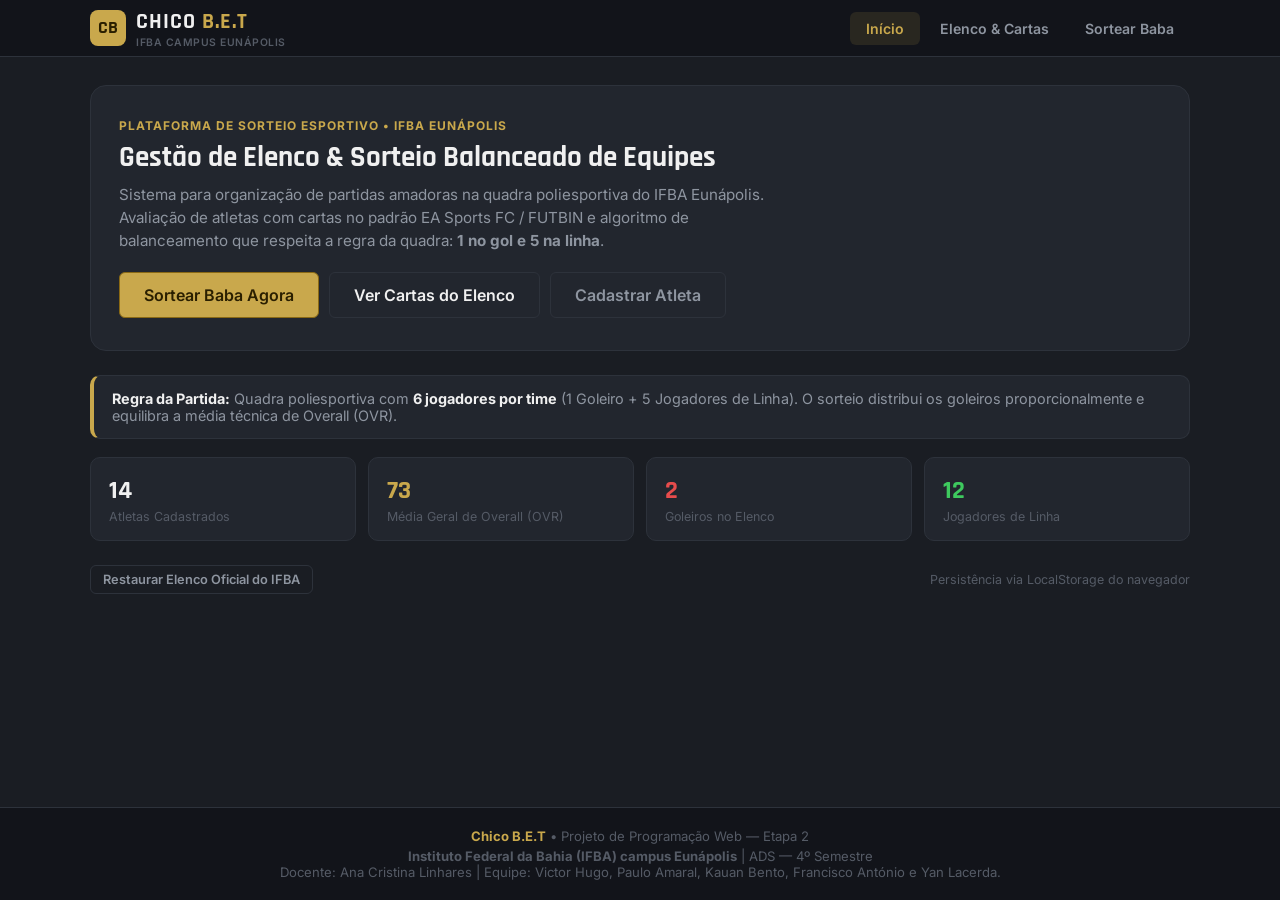
==== commit 669fecbf: "feat: implementar prioridade mensalista/convidado, higor e lucas no elenco, fila de revezamento nume" ====
--- a/index.html
+++ b/index.html
@@ -113,6 +113,8 @@
 
         <div class="filter-row">
           <button class="filter-pill active" data-pos="TODOS">Todos</button>
+          <button class="filter-pill" data-pos="MENSALISTA">Mensalistas</button>
+          <button class="filter-pill" data-pos="CONVIDADO">Convidados</button>
           <button class="filter-pill" data-pos="GOL">Goleiros (GOL)</button>
           <button class="filter-pill" data-pos="ZAG">Zagueiros (ZAG)</button>
           <button class="filter-pill" data-pos="ALA">Alas (ALA)</button>
@@ -136,7 +138,14 @@
         </div>
 
         <div class="info-bar">
-          <strong>Formação Padrão:</strong> 1 Goleiro + 5 Linha. O algoritmo distribui 1 goleiro em cada time e equilibra o OVR dos atletas de linha.
+          <strong>Formação Padrão:</strong> 1 Goleiro + 5 Linha (ou 1 Goleiro + 4 Linha). O algoritmo equilibra o OVR Médio das equipes para que times com suplentes não fiquem desproporcionais ao receber reforço.
+        </div>
+
+        <!-- Seletor de Modo de Jogo -->
+        <div class="mode-picker">
+          <span style="font-size:0.85rem; font-weight:700; color:var(--text-gray); margin-right:6px;">Formato do Baba:</span>
+          <button class="mode-btn active" id="modo-6">Quadra IFBA (1 Gol + 5 Linha = 6)</button>
+          <button class="mode-btn" id="modo-5">Futsal / Society (1 Gol + 4 Linha = 5)</button>
         </div>
 
         <div class="quick-bar">
@@ -204,6 +213,9 @@
           <!-- Preenchido dinamicamente via sorteio.js -->
         </div>
 
+        <!-- Fila Oficial de Revezamento (Se houver atletas sobressalentes) -->
+        <div class="bench-section" id="bench-wrap" style="display:none;"></div>
+
         <!-- Ações do Rodapé -->
         <div class="result-footer">
           <button class="btn btn-primary btn-lg" id="btn-whats">Compartilhar Escalação no WhatsApp</button>
@@ -266,7 +278,7 @@
           </div>
         </div>
 
-        <!-- Cidade de Origem e País (Nacionalidade) -->
+        <!-- Cidade de Origem, País e Categoria -->
         <div class="form-grid">
           <div class="form-group">
             <label class="form-label" for="player-origem-in">Cidade Natal / Origem</label>
@@ -279,6 +291,14 @@
               <option value="AO">Angola (AO)</option>
             </select>
           </div>
+        </div>
+
+        <div class="form-group">
+          <label class="form-label" for="player-cat-in">Status no Baba</label>
+          <select id="player-cat-in" class="form-input">
+            <option value="mensalista" selected>Mensalista (Prioridade na Titularidade)</option>
+            <option value="convidado">Convidado / Diarista (Revezamento)</option>
+          </select>
         </div>
 
         <!-- Atributos Oficiais EA Sports FC (Escala 1 a 99) -->
--- a/css/cartas-fut.css
+++ b/css/cartas-fut.css
@@ -233,6 +233,28 @@
   border: 1px solid #d32f2f;
 }
 
+.card-cat-badge {
+  font-family: var(--font-display);
+  font-size: 0.62rem;
+  font-weight: 800;
+  padding: 1px 5px;
+  border-radius: 3px;
+  text-transform: uppercase;
+  letter-spacing: 0.5px;
+}
+
+.cat-mensalista {
+  background: rgba(46, 125, 50, 0.25);
+  color: #1b5e20;
+  border: 1px solid #2e7d32;
+}
+
+.cat-convidado {
+  background: rgba(100, 116, 139, 0.2);
+  color: #334155;
+  border: 1px solid #64748b;
+}
+
 /* === Rodapé Meta (estilo pill do FUTBIN: L | 4★ | 4★ | 87.0) === */
 .card-meta-pill {
   display: flex;
--- a/css/sorteio.css
+++ b/css/sorteio.css
@@ -363,9 +363,116 @@
   color: var(--gold);
 }
 
+/* === BANCO DE REVEZAMENTO / SUPLENTES === */
+.bench-section {
+  background: var(--bg-card);
+  border: 1px solid var(--border);
+  border-radius: var(--radius-md);
+  padding: 16px;
+  margin-bottom: 20px;
+}
+
+.bench-head {
+  display: flex;
+  justify-content: space-between;
+  align-items: center;
+  margin-bottom: 12px;
+  border-bottom: 1px solid var(--border);
+  padding-bottom: 8px;
+}
+
+.bench-head h4 {
+  font-family: var(--font-display);
+  font-size: 1.1rem;
+  font-weight: 800;
+  color: var(--gold);
+}
+
+.bench-grid {
+  display: grid;
+  grid-template-columns: repeat(auto-fill, minmax(220px, 1fr));
+  gap: 10px;
+}
+
+.bench-item {
+  display: flex;
+  align-items: center;
+  justify-content: space-between;
+  background: var(--bg-input);
+  border: 1px solid var(--border);
+  border-radius: var(--radius-sm);
+  padding: 8px 12px;
+}
+
+.bench-order {
+  width: 22px;
+  height: 22px;
+  border-radius: 50%;
+  background: var(--gold);
+  color: var(--text-on-gold);
+  font-family: var(--font-display);
+  font-weight: 800;
+  font-size: 0.8rem;
+  display: flex;
+  align-items: center;
+  justify-content: center;
+  margin-right: 8px;
+  flex-shrink: 0;
+}
+
+/* Badges de Categoria na lista de presença */
+.badge-mensalista {
+  background: rgba(34, 197, 94, 0.15);
+  color: #4ade80;
+  border: 1px solid rgba(34, 197, 94, 0.4);
+  font-size: 0.65rem;
+  font-weight: 700;
+  padding: 1px 5px;
+  border-radius: 3px;
+  text-transform: uppercase;
+}
+
+.badge-convidado {
+  background: rgba(148, 163, 184, 0.15);
+  color: #94a3b8;
+  border: 1px solid rgba(148, 163, 184, 0.3);
+  font-size: 0.65rem;
+  font-weight: 700;
+  padding: 1px 5px;
+  border-radius: 3px;
+  text-transform: uppercase;
+}
+
+/* Modo de Tamanho do Time */
+.mode-picker {
+  display: flex;
+  gap: 8px;
+  align-items: center;
+  margin-bottom: 14px;
+}
+
+.mode-btn {
+  padding: 7px 14px;
+  border-radius: var(--radius-sm);
+  background: var(--bg-card);
+  border: 1px solid var(--border);
+  color: var(--text-gray);
+  font-size: 0.82rem;
+  font-weight: 700;
+  cursor: pointer;
+  transition: all var(--trans);
+}
+
+.mode-btn.active {
+  background: var(--gold);
+  color: var(--text-on-gold);
+  border-color: var(--gold);
+}
+
 .result-footer {
   display: flex;
   justify-content: center;
   gap: 12px;
   flex-wrap: wrap;
 }
+
